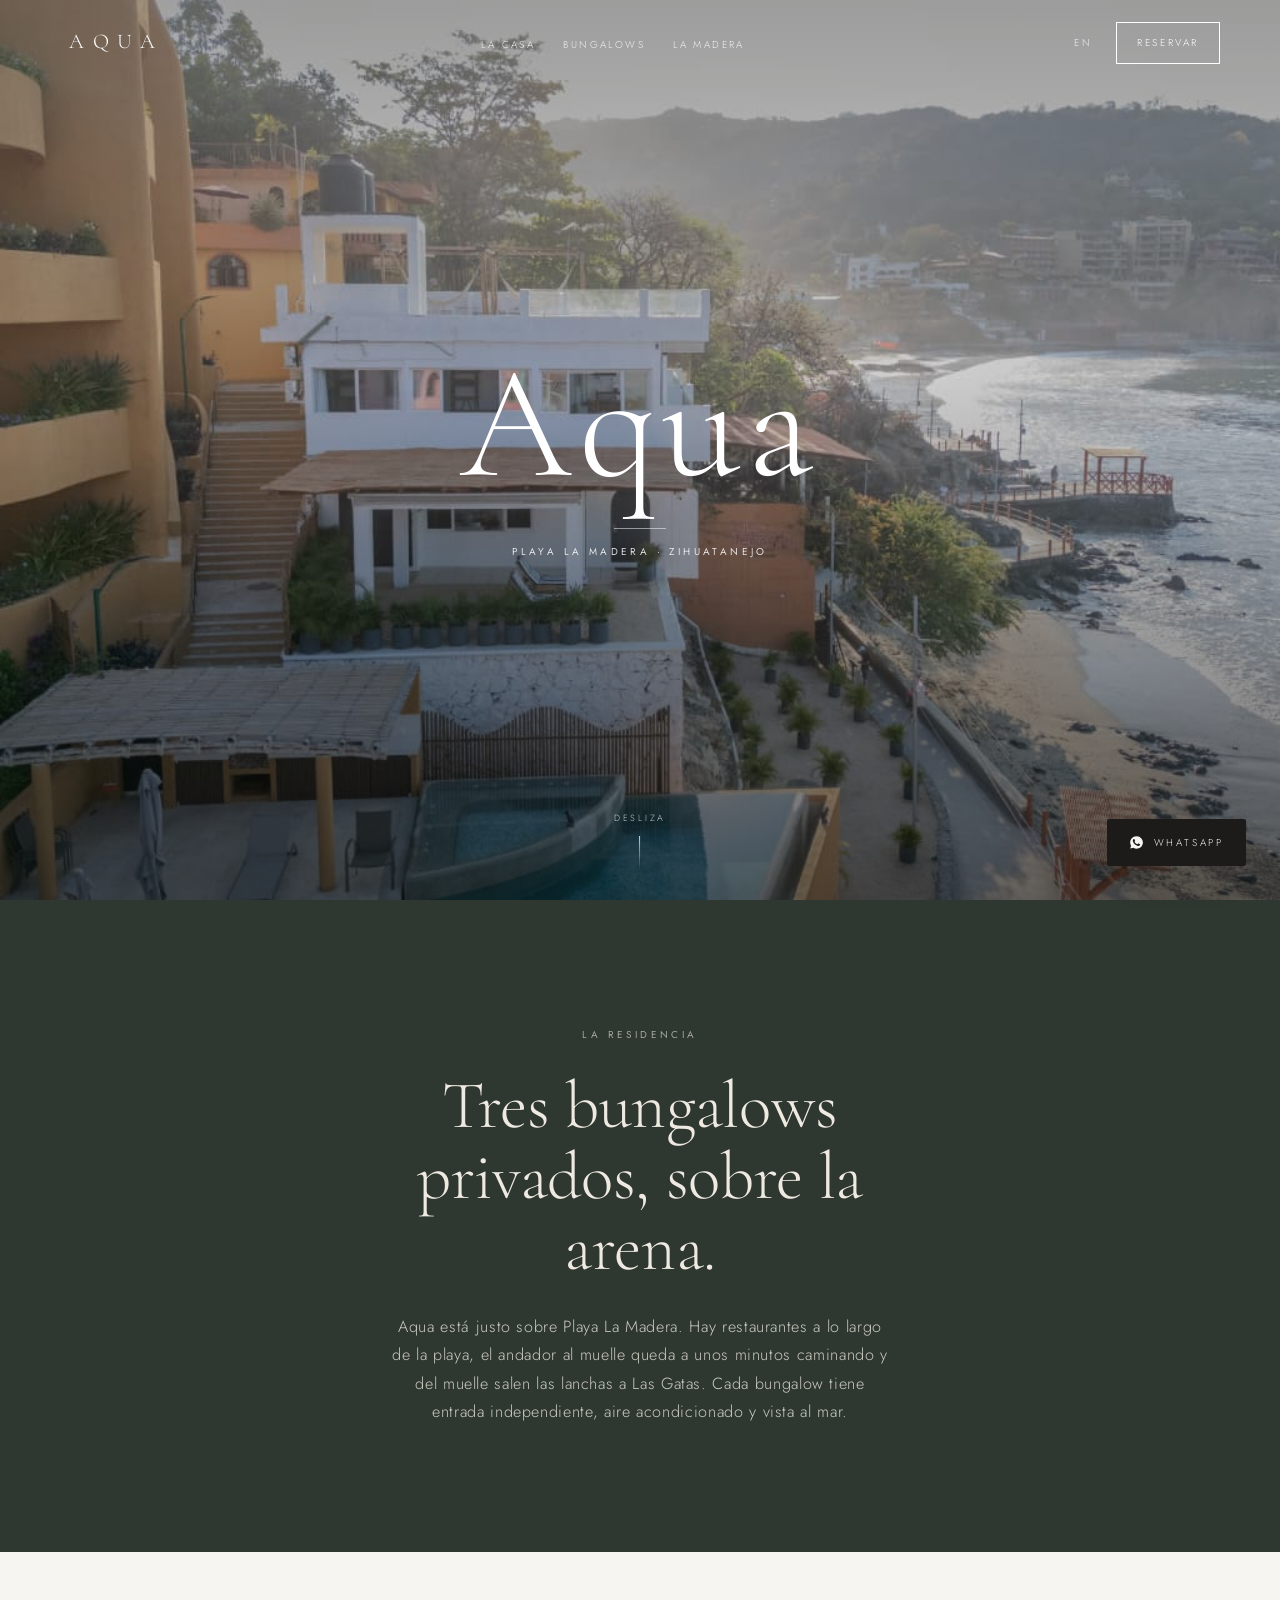
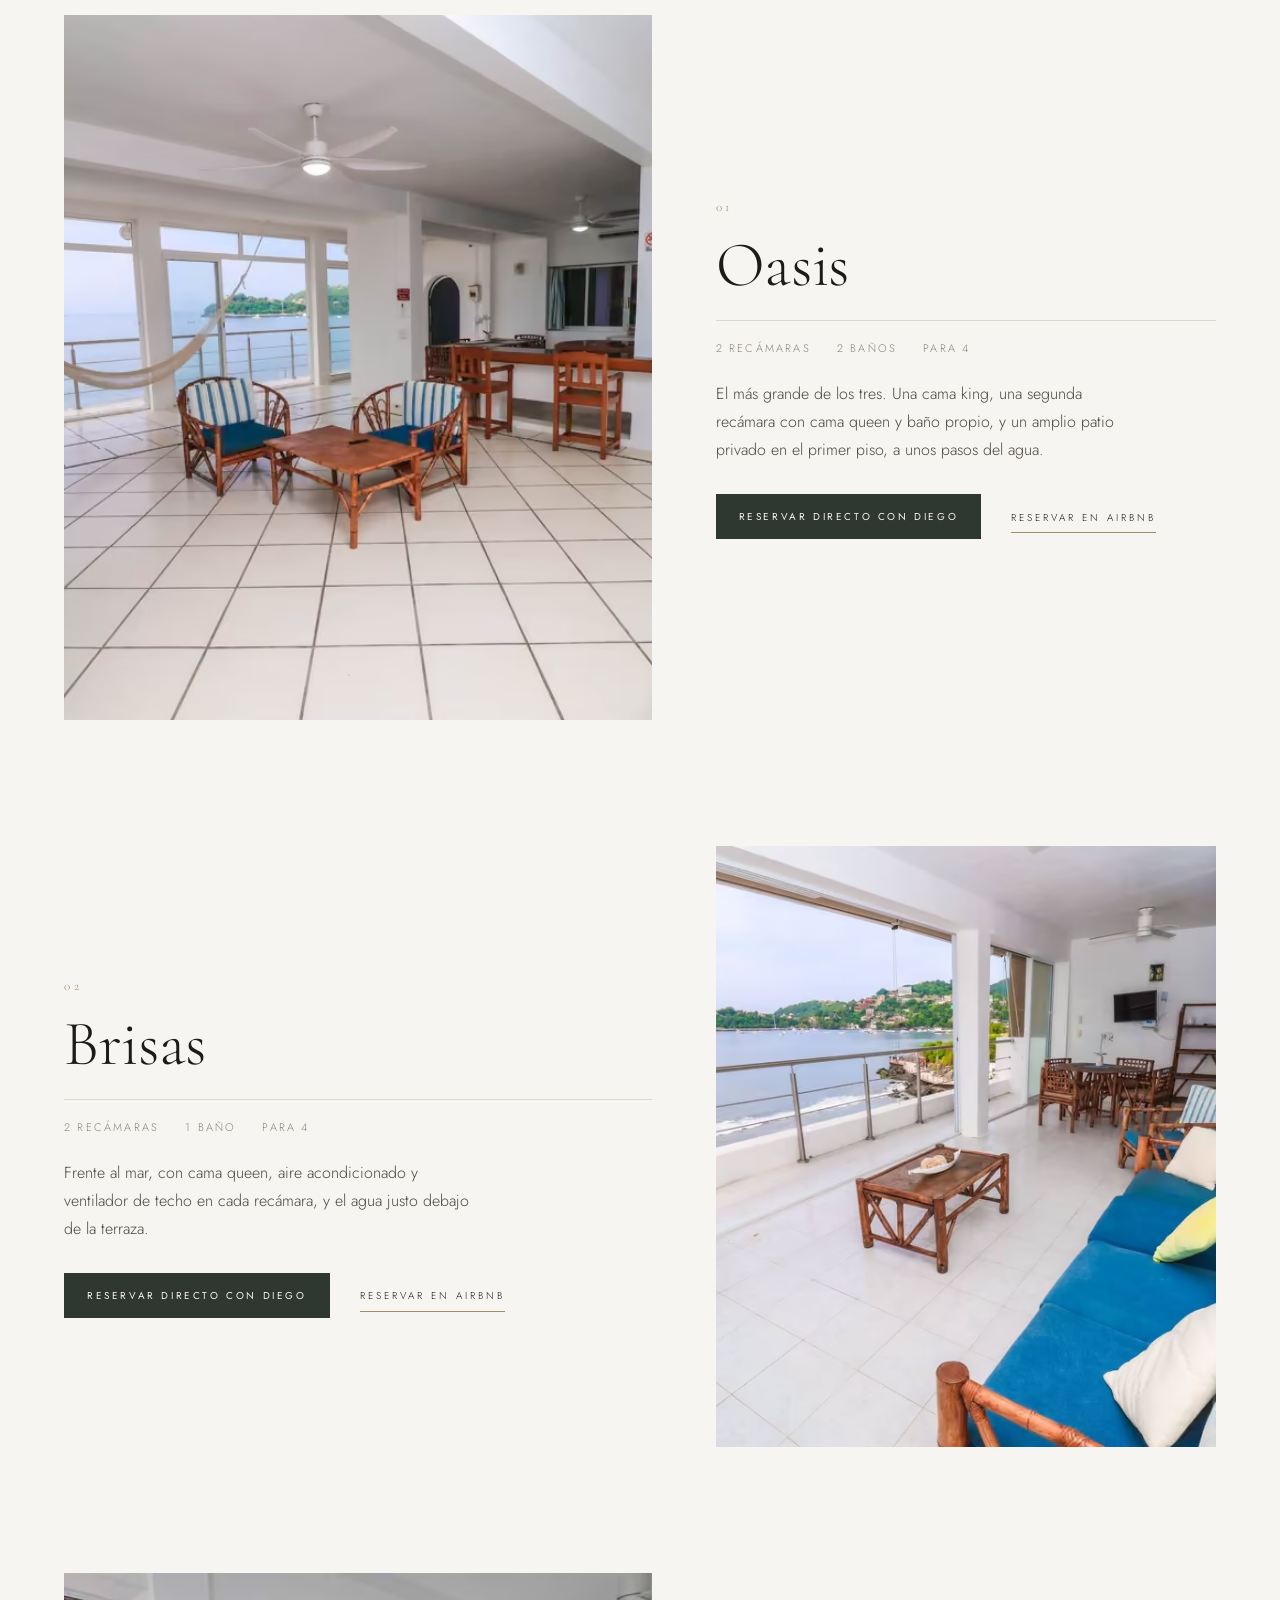
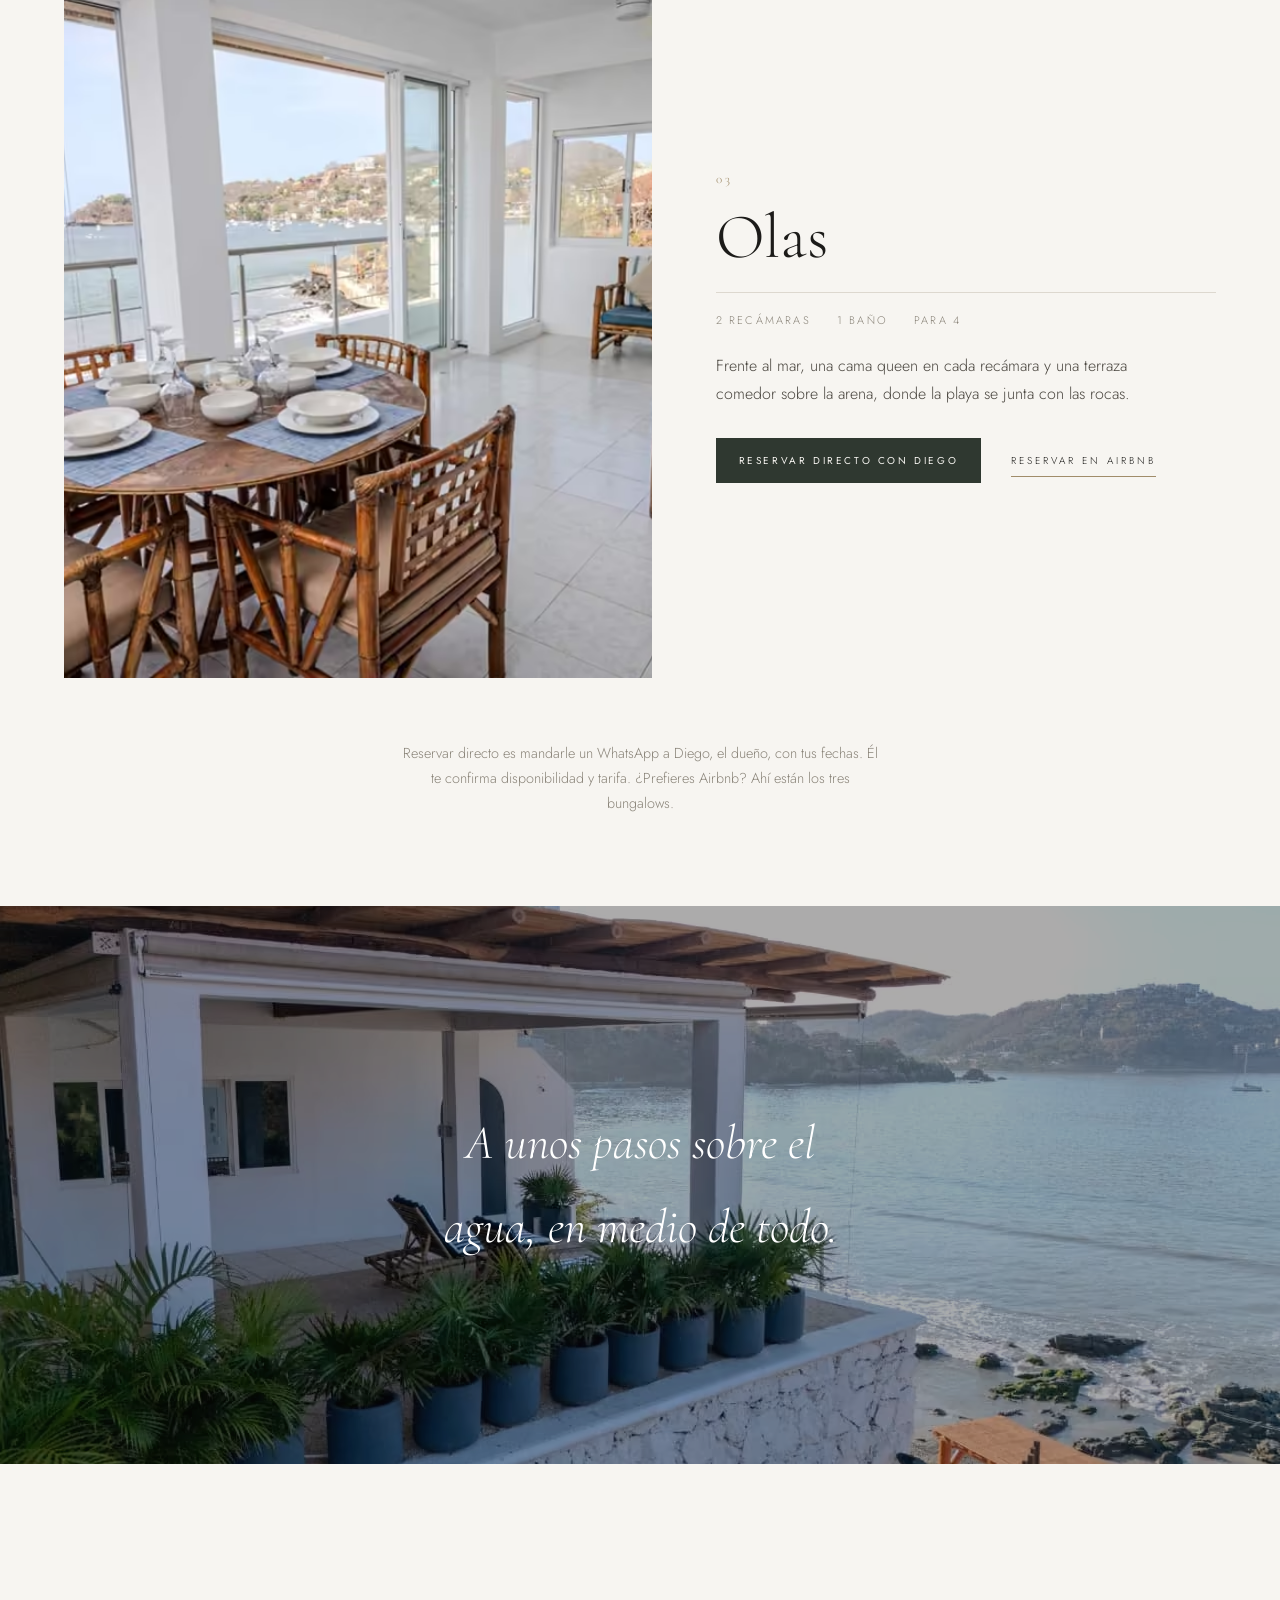
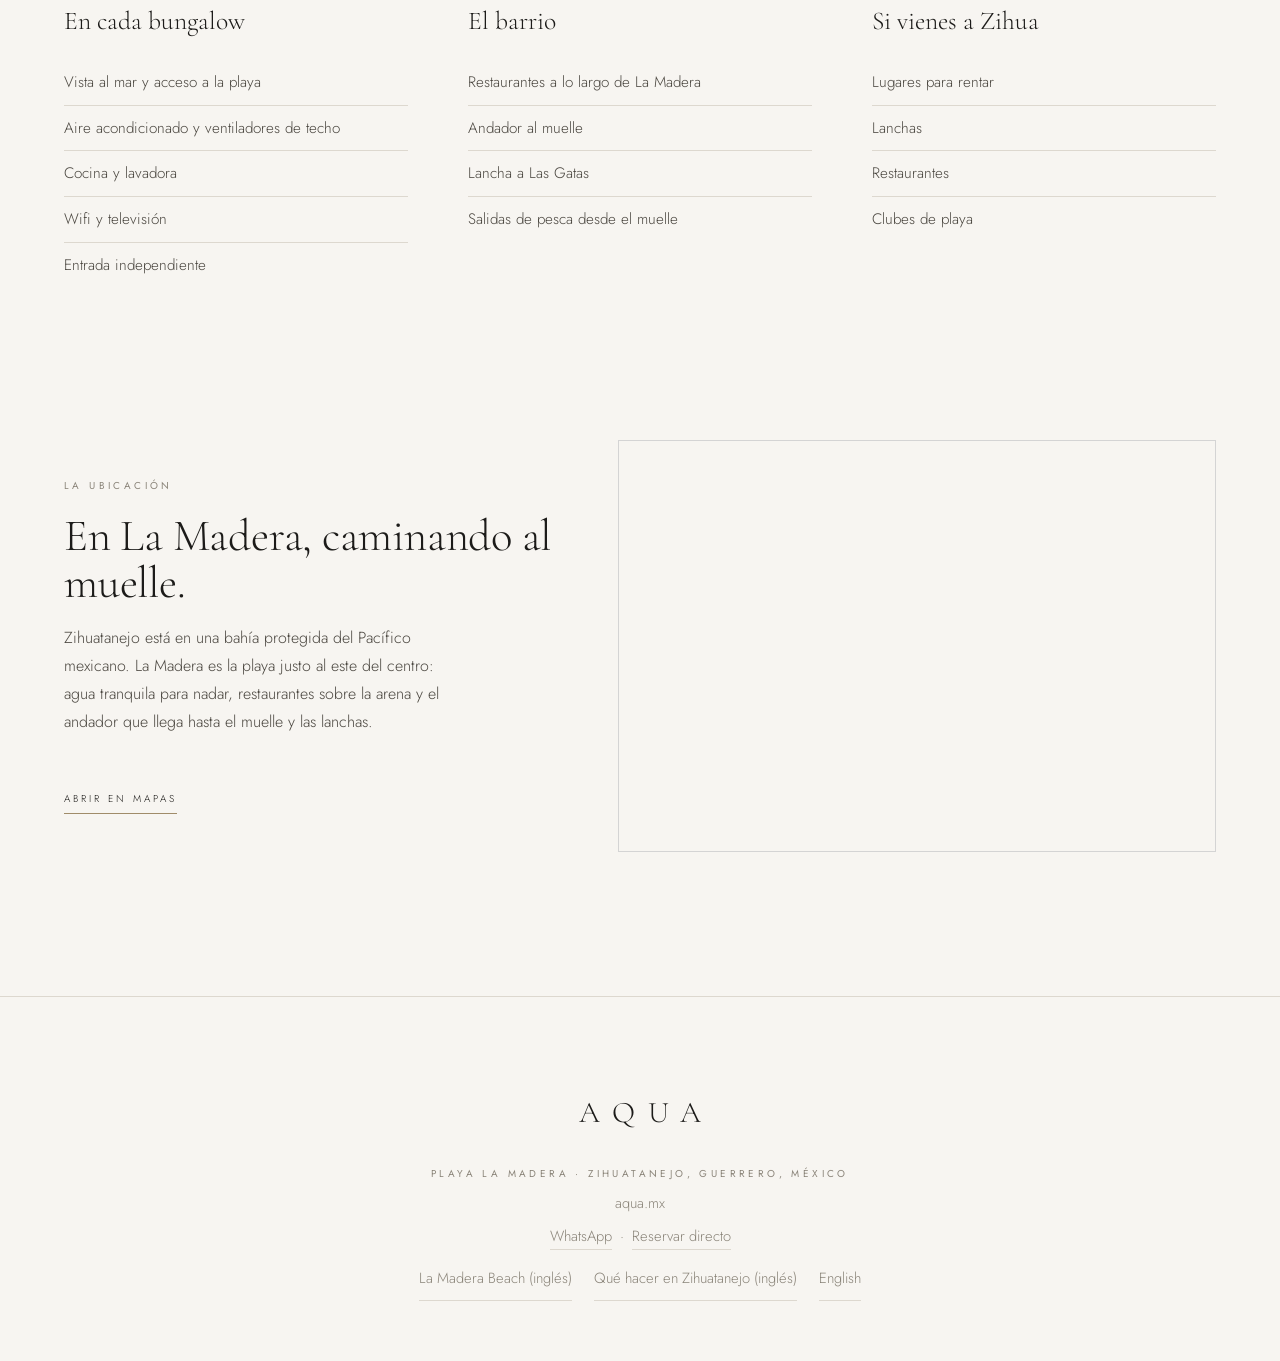
==== es/index.html @ a467b23b "Search pages: Spanish home (/es/), La Madera Beach page, Zihuatanejo things-to-do guide Each page ha" ====
<!doctype html>
<!-- Spanish version of index.html, generated 11/10 (HAZE). Keep in step with the English page. -->
<html lang="es-MX">
<head>
<meta charset="utf-8">
<meta name="viewport" content="width=device-width, initial-scale=1">
<title>Aqua Residence · Bungalows frente al mar en Playa La Madera, Zihuatanejo</title>
<meta name="description" content="Tres bungalows privados frente al mar en Playa La Madera, Zihuatanejo: Oasis, Brisas y Olas. Cada uno para 4 personas, con aire acondicionado, cocina y vista al mar. Reserva en Airbnb o directo con el dueño.">
<link rel="canonical" href="https://aqua.mx/es/">
<link rel="alternate" hreflang="en" href="https://aqua.mx/">
<link rel="alternate" hreflang="es" href="https://aqua.mx/es/">
<link rel="alternate" hreflang="x-default" href="https://aqua.mx/">
<meta property="og:title" content="Aqua Residence · Bungalows frente al mar en Playa La Madera, Zihuatanejo">
<meta property="og:description" content="Tres bungalows privados en Playa La Madera, a unos pasos de la arena y del andador al muelle. Cada uno para 4 personas.">
<meta property="og:image" content="https://aqua.mx/img/aqua-sunrise.jpg">
<meta property="og:image:width" content="1280">
<meta property="og:image:height" content="720">
<meta property="og:image:alt" content="Aqua Residence al amanecer, sobre la bahía de Zihuatanejo">
<meta property="og:url" content="https://aqua.mx/es/">
<meta property="og:site_name" content="Aqua Residence">
<meta property="og:type" content="website">
<meta property="og:locale" content="es_MX">
<meta property="og:locale:alternate" content="en_US">
<meta name="twitter:card" content="summary_large_image">
<link rel="icon" href="data:image/svg+xml,%3Csvg xmlns='http://www.w3.org/2000/svg' viewBox='0 0 64 64'%3E%3Crect width='64' height='64' fill='%232f3830'/%3E%3Ctext x='32' y='45' font-family='Georgia,serif' font-size='40' fill='%23f7f5f1' text-anchor='middle'%3EA%3C/text%3E%3C/svg%3E">
<link rel="apple-touch-icon" href="/img/aqua-sunrise.jpg">
<link rel="preload" as="image" type="image/avif" href="/img/hero-poster-p.avif" media="(max-aspect-ratio: 3/4)" fetchpriority="high">
<link rel="preload" as="image" type="image/avif" imagesrcset="/img/hero-poster-1280.avif 1280w, /img/hero-poster-1920.avif 1920w" imagesizes="100vw" media="(min-aspect-ratio: 3001/4000)" fetchpriority="high">
<script type="application/ld+json">
{
  "@context": "https://schema.org",
  "@type": "LodgingBusiness",
  "@id": "https://aqua.mx/#aqua",
  "name": "Aqua Residence",
  "description": "Three private beachfront bungalows on La Madera Beach in Zihuatanejo: Oasis, Brisas and Olas. Each has its own entrance, air conditioning and a view of the water.",
  "url": "https://aqua.mx/",
  "image": ["https://aqua.mx/img/aqua-sunrise.jpg", "https://aqua.mx/img/aqua-terrace.jpg", "https://aqua.mx/img/oasis-2.jpg", "https://aqua.mx/img/brisas-2.jpg", "https://aqua.mx/img/olas-0.jpg"],
  "telephone": "+1-305-766-1122",
  "address": { "@type": "PostalAddress", "streetAddress": "Playa La Madera", "addressLocality": "Zihuatanejo", "addressRegion": "Guerrero", "addressCountry": "MX" },
  "hasMap": "https://www.google.com/maps/search/La+Madera+Beach+Zihuatanejo",
  "amenityFeature": [
    { "@type": "LocationFeatureSpecification", "name": "Beach access", "value": true },
    { "@type": "LocationFeatureSpecification", "name": "Ocean view", "value": true },
    { "@type": "LocationFeatureSpecification", "name": "Air conditioning", "value": true },
    { "@type": "LocationFeatureSpecification", "name": "Kitchen", "value": true },
    { "@type": "LocationFeatureSpecification", "name": "Washer", "value": true },
    { "@type": "LocationFeatureSpecification", "name": "Wifi", "value": true }
  ],
  "containsPlace": [
    { "@type": "Accommodation", "name": "Oasis", "numberOfBedrooms": 2, "numberOfBathroomsTotal": 2, "occupancy": { "@type": "QuantitativeValue", "maxValue": 4 }, "image": "https://aqua.mx/img/oasis-2.jpg", "sameAs": "https://www.airbnb.com/rooms/1482174106685324417" },
    { "@type": "Accommodation", "name": "Brisas", "numberOfBedrooms": 2, "numberOfBathroomsTotal": 1, "occupancy": { "@type": "QuantitativeValue", "maxValue": 4 }, "image": "https://aqua.mx/img/brisas-2.jpg", "sameAs": "https://www.airbnb.com/rooms/1482157264577134834" },
    { "@type": "Accommodation", "name": "Olas", "numberOfBedrooms": 2, "numberOfBathroomsTotal": 1, "occupancy": { "@type": "QuantitativeValue", "maxValue": 4 }, "image": "https://aqua.mx/img/olas-0.jpg", "sameAs": "https://www.airbnb.com/rooms/1379307056800954871" }
  ]
}
</script>
<style>
  /* Fonts are self-hosted copies of the Google Fonts files (latin + latin-ext), same faces and weights as before. */
  @font-face { font-family: "Cormorant Garamond"; font-style: normal; font-weight: 300 400; font-display: swap; src: url(/fonts/cormorant-latin-ext.woff2) format("woff2"); unicode-range: U+0100-02BA, U+02BD-02C5, U+02C7-02CC, U+02CE-02D7, U+02DD-02FF, U+0304, U+0308, U+0329, U+1D00-1DBF, U+1E00-1E9F, U+1EF2-1EFF, U+2020, U+20A0-20AB, U+20AD-20C4, U+2113, U+2C60-2C7F, U+A720-A7FF; }
  @font-face { font-family: "Cormorant Garamond"; font-style: normal; font-weight: 300 400; font-display: swap; src: url(/fonts/cormorant-latin.woff2) format("woff2"); unicode-range: U+0000-00FF, U+0131, U+0152-0153, U+02BB-02BC, U+02C6, U+02DA, U+02DC, U+0304, U+0308, U+0329, U+2000-206F, U+20AC, U+2122, U+2191, U+2193, U+2212, U+2215, U+FEFF, U+FFFD; }
  @font-face { font-family: "Jost"; font-style: normal; font-weight: 200 400; font-display: swap; src: url(/fonts/jost-latin-ext.woff2) format("woff2"); unicode-range: U+0100-02BA, U+02BD-02C5, U+02C7-02CC, U+02CE-02D7, U+02DD-02FF, U+0304, U+0308, U+0329, U+1D00-1DBF, U+1E00-1E9F, U+1EF2-1EFF, U+2020, U+20A0-20AB, U+20AD-20C4, U+2113, U+2C60-2C7F, U+A720-A7FF; }
  @font-face { font-family: "Jost"; font-style: normal; font-weight: 200 400; font-display: swap; src: url(/fonts/jost-latin.woff2) format("woff2"); unicode-range: U+0000-00FF, U+0131, U+0152-0153, U+02BB-02BC, U+02C6, U+02DA, U+02DC, U+0304, U+0308, U+0329, U+2000-206F, U+20AC, U+2122, U+2191, U+2193, U+2212, U+2215, U+FEFF, U+FFFD; }

  :root {
    --bone: #f7f5f1;
    --ink: #1c1b19;
    --soft: #8a8479;
    --line: #ddd8cf;
    --gold: #a08c6a;
    --deep: #2f3830;
    --display: "Cormorant Garamond", Georgia, serif;
    --sans: "Jost", -apple-system, "Segoe UI", Helvetica, Arial, sans-serif;
    --ease: cubic-bezier(.22,1,.36,1);
  }
  * { box-sizing: border-box; }
  html { scroll-behavior: smooth; }
  body {
    margin: 0; background: var(--bone); color: var(--ink);
    font-family: var(--sans); font-weight: 300; font-size: 16px; line-height: 1.75;
    -webkit-font-smoothing: antialiased;
  }
  img { display: block; width: 100%; height: 100%; object-fit: cover; }
  picture { display: contents; }
  a { color: inherit; text-decoration: none; }
  .wrap { width: min(1240px, 100% - 10vw); margin-inline: auto; }
  .eyebrow { font-size: 10px; letter-spacing: .34em; text-transform: uppercase; color: var(--soft); font-weight: 400; }
  .display { font-family: var(--display); font-weight: 300; line-height: 1.06; letter-spacing: -.005em; }

  /* Top bar */
  .bar {
    position: fixed; inset: 0 0 auto; z-index: 30; display: flex; align-items: center;
    justify-content: space-between; padding: 22px clamp(20px, 5vw, 60px); color: #fff;
    transition: background .5s var(--ease), color .5s var(--ease), padding .5s var(--ease);
  }
  .bar.solid { background: rgb(247 245 241 / .96); color: var(--ink); padding-block: 14px; border-bottom: 1px solid var(--line); backdrop-filter: blur(6px); }
  .bar .mark { font-family: var(--display); font-size: 21px; letter-spacing: .42em; padding-left: .42em; }
  .bar nav { display: none; gap: clamp(18px, 2.2vw, 34px); }
  @media (min-width: 1040px) { .bar nav { display: flex; } }
  .bar nav a { font-size: 10px; letter-spacing: .24em; text-transform: uppercase; opacity: .86; padding: 9px 0 5px; border-bottom: 1px solid transparent; transition: opacity .3s var(--ease), border-color .3s var(--ease); }
  .bar nav a:hover { opacity: 1; border-color: currentColor; }
  .bar .cta {
    font-size: 10px; letter-spacing: .26em; text-transform: uppercase; border: 1px solid currentColor;
    padding: 11px 20px; transition: background .4s var(--ease), color .4s var(--ease), border-color .4s var(--ease);
  }
  .bar .cta:hover { background: var(--gold); border-color: var(--gold); color: #fff; }
  .bar.solid .cta { border-color: var(--ink); }
  .bar .right { display: flex; align-items: center; gap: 14px; }
  .bar .lang { font-size: 10px; letter-spacing: .24em; padding: 10px 8px 10px 10px; min-width: 40px; text-align: center; opacity: .86; }
  footer .more { display: flex; flex-wrap: wrap; justify-content: center; gap: 0 22px; }
  footer .more a { padding: 8px 0; }

  /* Location */
  .place { display: grid; gap: 34px; padding: clamp(50px, 8vh, 110px) 0; }
  @media (min-width: 900px) { .place { grid-template-columns: .9fr 1.1fr; gap: 64px; align-items: center; } }
  .place h4 { font-family: var(--display); font-weight: 300; font-size: clamp(1.9rem, 1.2rem + 2vw, 3rem); margin: 18px 0 0; }
  .place p { color: #4b4740; max-width: 44ch; }
  .place .map { aspect-ratio: 16 / 11; border: 1px solid var(--line); filter: grayscale(1) contrast(.95); transition: filter .6s var(--ease); }
  .place .map:hover { filter: grayscale(0); }
  .place iframe { width: 100%; height: 100%; border: 0; display: block; }

  /* Hero */
  .hero { position: relative; height: 100svh; min-height: 560px; overflow: hidden; display: grid; place-items: center; text-align: center; color: #fff; }
  .hero .shot { position: absolute; inset: 0; }
  /* The poster frame paints first (it is the LCP image); the video loads after the page and plays over it. */
  .hero .hero-poster img { position: absolute; inset: 0; width: 100%; height: 100%; object-fit: cover; }
  .hero .hero-video { position: absolute; inset: 0; width: 100%; height: 100%; object-fit: cover; display: block; }
  /* The still is the fallback: shown until the video can play, and kept for reduced motion. */
  .hero .hero-still { position: absolute; inset: 0; width: 100%; height: 100%; object-fit: cover; opacity: 0; transition: opacity .6s var(--ease); }
  .hero .shot.no-video .hero-video { display: none; }
  .hero .shot.no-video .hero-still { opacity: 1; }
  @media (prefers-reduced-motion: reduce) {
    .hero .hero-video { display: none; }
    .hero .hero-still { opacity: 1; }
  }
  .hero .shot::after { content: ""; position: absolute; inset: 0; background: linear-gradient(180deg, rgb(12 11 10 / .34), rgb(12 11 10 / .14) 42%, rgb(12 11 10 / .6)); }
  .hero .inner { position: relative; padding: 0 24px; }
  .hero h1 { margin: 0; font-size: clamp(3.6rem, 1.5rem + 11vw, 10rem); letter-spacing: .04em; }
  .hero .under { margin-top: 18px; display: flex; flex-direction: column; align-items: center; gap: 14px; }
  .hero .eyebrow { color: rgb(255 255 255 / .84); }
  .rule-sm { width: 52px; height: 1px; background: rgb(255 255 255 / .5); }
  .scroll { position: absolute; bottom: 30px; left: 50%; translate: -50% 0; font-size: 9px; letter-spacing: .3em; text-transform: uppercase; color: rgb(255 255 255 / .75); }
  .scroll::after { content: ""; display: block; width: 1px; height: 34px; margin: 10px auto 0; background: linear-gradient(rgb(255 255 255 / .8), transparent); }

  /* Reveal */
  .rise { opacity: 0; transform: translateY(26px); transition: opacity 1.1s var(--ease), transform 1.1s var(--ease); }
  .rise.in { opacity: 1; transform: none; }
  @media (prefers-reduced-motion: reduce) { .rise { opacity: 1; transform: none; } }

  /* Statement */
  .band { background: var(--deep); color: #eeeae2; }
  .statement { padding: clamp(90px, 14vh, 180px) 0; text-align: center; }
  .statement .eyebrow { color: rgb(238 234 226 / .62); }
  .statement h2 { margin: 26px auto 0; font-size: clamp(2.1rem, 1rem + 4vw, 4.2rem); max-width: 19ch; }
  .statement p { margin: 30px auto 0; max-width: 56ch; color: rgb(238 234 226 / .82); font-size: clamp(.92rem, .85rem + .2vw, 1.02rem); letter-spacing: .04em; }

  /* Bungalow chapters */
  .chapter { display: grid; gap: clamp(28px, 5vw, 70px); align-items: center; padding: clamp(40px, 7vh, 90px) 0; }
  @media (min-width: 900px) {
    .chapter { grid-template-columns: 1.08fr .92fr; }
    .chapter.flip .media { order: 2; }
  }
  .chapter .media { aspect-ratio: 5 / 6; overflow: hidden; }
  .chapter .media img { transition: transform 1.4s var(--ease); }
  .chapter:hover .media img { transform: scale(1.035); }
  .chapter .no { font-family: var(--display); font-size: 13px; letter-spacing: .3em; color: var(--gold); }
  .chapter h3 { margin: 12px 0 0; font-size: clamp(2.4rem, 1.4rem + 3.2vw, 4rem); }
  .chapter .spec { display: flex; flex-wrap: wrap; gap: 10px 26px; margin: 22px 0 0; padding: 18px 0 0; border-top: 1px solid var(--line); font-size: 11px; letter-spacing: .2em; text-transform: uppercase; color: var(--soft); }
  .chapter p { margin: 22px 0 0; color: #4b4740; max-width: 46ch; }
  .link { display: inline-block; margin-top: 30px; font-size: 10px; letter-spacing: .3em; text-transform: uppercase; border-bottom: 1px solid var(--gold); padding: 8px 0 6px; transition: color .4s var(--ease), border-color .4s var(--ease), letter-spacing .4s var(--ease); }
  .link:hover { color: var(--gold); letter-spacing: .34em; }

  /* Full-bleed break */
  .bleed { position: relative; height: clamp(360px, 62svh, 640px); overflow: hidden; display: grid; place-items: center; text-align: center; color: #fff; margin: clamp(30px, 6vh, 80px) 0; }
  .bleed .shot { position: absolute; inset: 0; }
  .bleed .shot::after { content: ""; position: absolute; inset: 0; background: rgb(12 11 10 / .34); }
  .bleed q { position: relative; font-family: var(--display); font-style: italic; font-weight: 300; font-size: clamp(1.6rem, 1rem + 2.6vw, 3rem); max-width: 22ch; quotes: none; padding: 0 24px; }

  /* Details */
  .details { display: grid; gap: 44px; padding: clamp(60px, 9vh, 120px) 0; }
  @media (min-width: 820px) { .details { grid-template-columns: repeat(3, 1fr); gap: 60px; } }
  .details h4 { font-family: var(--display); font-size: 1.6rem; font-weight: 300; margin: 0 0 16px; }
  .details ul { list-style: none; margin: 0; padding: 0; }
  .details li { padding: 9px 0; border-bottom: 1px solid var(--line); color: #4b4740; font-size: .95rem; }
  .details li:last-child { border-bottom: 0; }

  /* Gallery */
  .gallery-head { display: flex; align-items: baseline; justify-content: space-between; gap: 20px; }
  .gallery { display: grid; grid-auto-flow: column; grid-auto-columns: min(78vw, 560px); gap: 18px; overflow-x: auto; scroll-snap-type: x mandatory; padding: 28px 0 10px; scrollbar-width: none; }
  .gallery::-webkit-scrollbar { display: none; }
  .gallery figure { margin: 0; aspect-ratio: 4 / 3; overflow: hidden; scroll-snap-align: center; }

  /* Footer */
  footer { padding: clamp(70px, 10vh, 130px) 0 60px; text-align: center; border-top: 1px solid var(--line); margin-top: clamp(40px, 8vh, 90px); }
  footer .mark { font-family: var(--display); font-size: 30px; letter-spacing: .42em; padding-left: .42em; }
  footer .rows { margin-top: 26px; display: grid; gap: 8px; color: var(--soft); font-size: .92rem; }
  footer a { border-bottom: 1px solid var(--line); padding-bottom: 2px; }

  /* Chat launcher */
  .chat {
    position: fixed; right: clamp(16px, 3vw, 34px); bottom: clamp(16px, 3vw, 34px); z-index: 40;
    display: inline-flex; align-items: center; gap: 10px; background: var(--ink); color: var(--bone);
    padding: 15px 22px; border-radius: 2px; font-size: 10px; letter-spacing: .28em; text-transform: uppercase;
    box-shadow: 0 18px 40px -22px rgb(0 0 0 / .8); transition: background .4s var(--ease), letter-spacing .4s var(--ease);
  }
  .chat:hover { background: var(--gold); letter-spacing: .32em; }
  .chat svg { width: 15px; height: 15px; fill: currentColor; }

  /* Chat panel (chat.js builds the markup) */
  .chatbox {
    position: fixed; right: clamp(16px, 3vw, 34px); bottom: calc(clamp(16px, 3vw, 34px) + 66px); z-index: 45;
    width: min(384px, calc(100vw - 32px)); max-height: min(560px, 74svh);
    background: var(--bone); border: 1px solid var(--line); display: none; flex-direction: column;
    box-shadow: 0 30px 70px -30px rgb(28 27 25 / .55);
  }
  .chatbox.open { display: flex; }
  .chatbox-top { display: flex; align-items: center; justify-content: space-between; padding: 18px 20px; border-bottom: 1px solid var(--line); }
  .chatbox-name { font-family: var(--display); font-size: 1.5rem; font-weight: 300; letter-spacing: .3em; padding-left: .3em; }
  .chatbox-sub { font-size: 9px; letter-spacing: .3em; text-transform: uppercase; color: var(--soft); }
  .chatbox-x { border: 0; background: none; font-size: 20px; line-height: 1; color: var(--soft); cursor: pointer; }
  .chatbox-log { padding: 18px 20px; overflow-y: auto; display: flex; flex-direction: column; gap: 12px; flex: 1; }
  .msg { font-size: .92rem; line-height: 1.65; padding: 12px 15px; max-width: 88%; }
  .msg.bot { background: #fff; border: 1px solid var(--line); align-self: flex-start; }
  .msg.me { background: var(--ink); color: var(--bone); align-self: flex-end; }
  .msg a { border-bottom: 1px solid currentColor; }
  .chatbox-chips { display: flex; flex-wrap: wrap; gap: 8px; padding: 0 20px 14px; }
  .chip {
    border: 1px solid var(--line); background: transparent; padding: 8px 13px; cursor: pointer;
    font-family: var(--sans); font-size: 9px; letter-spacing: .2em; text-transform: uppercase; color: var(--soft);
    transition: border-color .3s var(--ease), color .3s var(--ease);
  }
  .chip:hover { border-color: var(--gold); color: var(--ink); }
  .chatbox-form { display: flex; gap: 10px; padding: 14px 20px; border-top: 1px solid var(--line); }
  .chatbox-form input { flex: 1; border: 1px solid var(--line); background: #fff; padding: 11px 13px; font-family: var(--sans); font-weight: 300; font-size: .92rem; }
  .chatbox-form input:focus { outline: 1px solid var(--gold); outline-offset: 1px; }
  .chatbox-form button { border: 0; background: var(--ink); color: var(--bone); padding: 11px 18px; font-family: var(--sans); font-size: 9px; letter-spacing: .24em; text-transform: uppercase; cursor: pointer; }
  .chatbox-form button:hover { background: var(--gold); }
  .chatbox-wa { display: block; text-align: center; padding: 13px; font-size: 9px; letter-spacing: .24em; text-transform: uppercase; color: var(--soft); border-top: 1px solid var(--line); }
  .chatbox-wa:hover { color: var(--ink); }
  /* Book direct (11/10): a request form that opens a prefilled WhatsApp message to Diego. No backend, no payment. */
  .actions { display: flex; flex-wrap: wrap; align-items: center; gap: 18px 30px; margin-top: 30px; }
  .actions .link { margin-top: 0; }
  .direct-btn {
    font-family: var(--sans); font-weight: 400; font-size: 10px; letter-spacing: .26em; text-transform: uppercase;
    background: var(--deep); color: var(--bone); border: 1px solid var(--deep); padding: 14px 22px; cursor: pointer;
    transition: background .4s var(--ease), border-color .4s var(--ease);
  }
  .direct-btn:hover, .direct-btn:focus-visible { background: var(--gold); border-color: var(--gold); }
  .direct-note { margin: 0 auto; padding: 0 0 clamp(20px, 4vh, 40px); max-width: 60ch; text-align: center; font-size: .9rem; color: var(--soft); }
  .direct-note a { border-bottom: 1px solid var(--gold); color: var(--ink); }
  .book { margin: auto; border: 1px solid var(--line); padding: 0; width: min(520px, calc(100vw - 32px)); max-height: calc(100svh - 32px); background: var(--bone); color: var(--ink); }
  .book::backdrop { background: rgb(28 27 25 / .55); }
  .book form { padding: 26px clamp(20px, 5vw, 34px) 28px; display: grid; gap: 14px; }
  .book .top { display: flex; justify-content: space-between; align-items: flex-start; gap: 16px; }
  .book h2 { font-family: var(--display); font-weight: 300; font-size: 2rem; line-height: 1.1; margin: 6px 0 0; }
  .book .x { border: 0; background: none; font-size: 26px; line-height: 1; color: var(--soft); cursor: pointer; padding: 4px 6px; }
  .book .two { display: grid; grid-template-columns: 1fr 1fr; gap: 12px; }
  .book label { display: grid; gap: 6px; font-size: 9px; letter-spacing: .24em; text-transform: uppercase; color: var(--soft); font-weight: 400; }
  .book input, .book select, .book textarea {
    font-family: var(--sans); font-weight: 300; font-size: 16px; color: var(--ink); background: #fff;
    border: 1px solid var(--line); border-radius: 0; padding: 11px 12px; width: 100%; min-width: 0; letter-spacing: 0; text-transform: none;
  }
  .book input:focus, .book select:focus, .book textarea:focus { outline: 1px solid var(--gold); outline-offset: 1px; }
  .book textarea { min-height: 76px; resize: vertical; }
  .book .err { color: #8a2f22; font-size: .85rem; margin: 0; }
  .book .err:empty { display: none; }
  .book .send { font-family: var(--sans); font-weight: 400; font-size: 10px; letter-spacing: .26em; text-transform: uppercase; background: var(--ink); color: var(--bone); border: 0; padding: 16px; cursor: pointer; margin-top: 4px; }
  .book .send:hover { background: var(--gold); }
  .book .fine { font-size: .8rem; color: var(--soft); margin: 0; line-height: 1.55; }
</style>
</head>
<body>

<header class="bar">
  <a class="mark" href="#top">AQUA</a>
  <nav>
    <a href="#residence">La casa</a>
    <a href="#bungalows">Bungalows</a>
    <a href="#location">La Madera</a>
  </nav>
  <div class="right">
    <a class="lang" href="/" hreflang="en" lang="en">EN</a>
    <a class="cta" href="#bungalows">Reservar</a>
  </div>
</header>

<section class="hero" id="top">
  <div class="shot">
    <picture class="hero-poster">
      <source type="image/avif" media="(max-aspect-ratio: 3/4)" srcset="/img/hero-poster-p.avif">
      <source type="image/webp" media="(max-aspect-ratio: 3/4)" srcset="/img/hero-poster-p.webp">
      <source type="image/avif" srcset="/img/hero-poster-1280.avif 1280w, /img/hero-poster-1920.avif 1920w" sizes="100vw">
      <source type="image/webp" srcset="/img/hero-poster-1280.webp 1280w, /img/hero-poster-1920.webp 1920w" sizes="100vw">
      <img src="/img/aqua-hero-poster.jpg" width="1920" height="1080" fetchpriority="high" alt="">
    </picture>
    <video class="hero-video" muted loop playsinline preload="none"
      data-hd="/img/hero-1080.mp4" data-sd="/img/hero-720.mp4" data-m="/img/hero-m.mp4" data-mw="/img/hero-m.webm"
      aria-label="Vista aérea de Aqua Residence desde la bahía"></video>
    <img class="hero-still" data-src="/img/aqua-sunrise.jpg" width="1280" height="720" alt="Aqua Residence al amanecer, sobre la bahía de Zihuatanejo">
  </div>
  <div class="inner">
    <h1 class="display">Aqua</h1>
    <div class="under">
      <div class="rule-sm"></div>
      <div class="eyebrow">Playa La Madera · Zihuatanejo</div>
    </div>
  </div>
  <div class="scroll">Desliza</div>
</section>

<main>
  <div class="band" id="residence"><section class="wrap statement rise">
    <div class="eyebrow">La residencia</div>
    <h2 class="display">Tres bungalows privados, sobre la arena.</h2>
    <p>Aqua está justo sobre Playa La Madera. Hay restaurantes a lo largo de la playa, el andador al muelle queda a unos minutos caminando y del muelle salen las lanchas a Las Gatas. Cada bungalow tiene entrada independiente, aire acondicionado y vista al mar.</p>
  </section></div>

  <div class="wrap" id="bungalows">
    <article class="chapter rise">
      <div class="media"><picture><source type="image/avif" data-srcset="/img/oasis-2-960.avif 960w, /img/oasis-2-1600.avif 1600w" sizes="(min-width: 900px) 52vw, 90vw"><source type="image/webp" data-srcset="/img/oasis-2-960.webp 960w, /img/oasis-2-1600.webp 1600w" sizes="(min-width: 900px) 52vw, 90vw"><img data-src="/img/oasis-2.jpg" width="1920" height="1280" alt="Oasis: sala abierta con hamaca y el mar al fondo" loading="lazy" decoding="async"></picture><noscript><img src="/img/oasis-2.jpg" width="1920" height="1280" alt="Oasis: sala abierta con hamaca y el mar al fondo" loading="lazy"></noscript></div>
      <div>
        <div class="no">01</div>
        <h3 class="display">Oasis</h3>
        <div class="spec"><span>2 recámaras</span><span>2 baños</span><span>Para 4</span></div>
        <p>El más grande de los tres. Una cama king, una segunda recámara con cama queen y baño propio, y un amplio patio privado en el primer piso, a unos pasos del agua.</p>
        <div class="actions">
          <button type="button" class="direct-btn" data-book="oasis">Reservar directo con Diego</button>
          <a class="link" href="https://www.airbnb.com/rooms/1482174106685324417" target="_blank" rel="noopener" data-unit="oasis">Reservar en Airbnb</a>
        </div>
      </div>
    </article>

    <article class="chapter flip rise">
      <div class="media"><picture><source type="image/avif" data-srcset="/img/brisas-2-960.avif 960w, /img/brisas-2-1600.avif 1600w" sizes="(min-width: 900px) 52vw, 90vw"><source type="image/webp" data-srcset="/img/brisas-2-960.webp 960w, /img/brisas-2-1600.webp 1600w" sizes="(min-width: 900px) 52vw, 90vw"><img data-src="/img/brisas-2.jpg" width="1920" height="1280" alt="Brisas: terraza con vista a la bahía" loading="lazy" decoding="async"></picture><noscript><img src="/img/brisas-2.jpg" width="1920" height="1280" alt="Brisas: terraza con vista a la bahía" loading="lazy"></noscript></div>
      <div>
        <div class="no">02</div>
        <h3 class="display">Brisas</h3>
        <div class="spec"><span>2 recámaras</span><span>1 baño</span><span>Para 4</span></div>
        <p>Frente al mar, con cama queen, aire acondicionado y ventilador de techo en cada recámara, y el agua justo debajo de la terraza.</p>
        <div class="actions">
          <button type="button" class="direct-btn" data-book="brisas">Reservar directo con Diego</button>
          <a class="link" href="https://www.airbnb.com/rooms/1482157264577134834" target="_blank" rel="noopener" data-unit="brisas">Reservar en Airbnb</a>
        </div>
      </div>
    </article>

    <article class="chapter rise">
      <div class="media"><picture><source type="image/avif" data-srcset="/img/olas-0-960.avif 960w, /img/olas-0-1600.avif 1600w" sizes="(min-width: 900px) 52vw, 90vw"><source type="image/webp" data-srcset="/img/olas-0-960.webp 960w, /img/olas-0-1600.webp 1600w" sizes="(min-width: 900px) 52vw, 90vw"><img data-src="/img/olas-0.jpg" width="1920" height="1280" alt="Olas: terraza comedor con vista al mar" loading="lazy" decoding="async"></picture><noscript><img src="/img/olas-0.jpg" width="1920" height="1280" alt="Olas: terraza comedor con vista al mar" loading="lazy"></noscript></div>
      <div>
        <div class="no">03</div>
        <h3 class="display">Olas</h3>
        <div class="spec"><span>2 recámaras</span><span>1 baño</span><span>Para 4</span></div>
        <p>Frente al mar, una cama queen en cada recámara y una terraza comedor sobre la arena, donde la playa se junta con las rocas.</p>
        <div class="actions">
          <button type="button" class="direct-btn" data-book="olas">Reservar directo con Diego</button>
          <a class="link" href="https://www.airbnb.com/rooms/1379307056800954871" target="_blank" rel="noopener" data-unit="olas">Reservar en Airbnb</a>
        </div>
      </div>
    </article>
    <p class="direct-note">Reservar directo es mandarle un WhatsApp a Diego, el dueño, con tus fechas. Él te confirma disponibilidad y tarifa. ¿Prefieres Airbnb? Ahí están los tres bungalows.</p>
  </div>

  <section class="bleed">
    <div class="shot"><picture><source type="image/avif" srcset="/img/aqua-terrace.avif"><source type="image/webp" srcset="/img/aqua-terrace.webp"><img src="/img/aqua-terrace.jpg" width="1280" height="720" alt="La terraza de Aqua, a unos pasos sobre el agua" loading="lazy" decoding="async"></picture></div>
    <q>A unos pasos sobre el agua, en medio de todo.</q>
  </section>

  <section class="wrap details rise">
    <div>
      <h4>En cada bungalow</h4>
      <ul>
        <li>Vista al mar y acceso a la playa</li>
        <li>Aire acondicionado y ventiladores de techo</li>
        <li>Cocina y lavadora</li>
        <li>Wifi y televisión</li>
        <li>Entrada independiente</li>
      </ul>
    </div>
    <div>
      <h4>El barrio</h4>
      <ul>
        <li>Restaurantes a lo largo de La Madera</li>
        <li>Andador al muelle</li>
        <li>Lancha a Las Gatas</li>
        <li>Salidas de pesca desde el muelle</li>
      </ul>
    </div>
    <div>
      <h4>Si vienes a Zihua</h4>
      <ul>
        <li>Lugares para rentar</li>
        <li>Lanchas</li>
        <li>Restaurantes</li>
        <li>Clubes de playa</li>
      </ul>
    </div>
  </section>

  <section class="wrap place rise" id="location">
    <div>
      <div class="eyebrow">La ubicación</div>
      <h4 class="display">En La Madera, caminando al muelle.</h4>
      <p>Zihuatanejo está en una bahía protegida del Pacífico mexicano. La Madera es la playa justo al este del centro: agua tranquila para nadar, restaurantes sobre la arena y el andador que llega hasta el muelle y las lanchas.</p>
      <a class="link" href="https://www.google.com/maps/search/La+Madera+Beach+Zihuatanejo" target="_blank" rel="noopener">Abrir en mapas</a>
    </div>
    <div class="map">
      <iframe title="Mapa de Playa La Madera, Zihuatanejo" loading="lazy" referrerpolicy="no-referrer-when-downgrade"
        src="https://maps.google.com/maps?q=Playa%20La%20Madera%20Zihuatanejo&z=15&output=embed"></iframe>
    </div>
  </section>

</main>

<footer>
  <div class="mark">AQUA</div>
  <div class="rows">
    <div class="eyebrow">Playa La Madera · Zihuatanejo, Guerrero, México</div>
    <div>aqua.mx</div>
    <div><a href="https://wa.me/13057661122?text=Hola%2C%20quiero%20preguntar%20por%20Aqua" target="_blank" rel="noopener">WhatsApp</a> &nbsp;·&nbsp; <a href="#bungalows" data-book="any">Reservar directo</a></div>
    <div class="more"><a href="/la-madera-beach-zihuatanejo/" hreflang="en">La Madera Beach (inglés)</a><a href="/zihuatanejo-things-to-do/" hreflang="en">Qué hacer en Zihuatanejo (inglés)</a><a href="/" hreflang="en" lang="en">English</a></div>
  </div>
</footer>

<a class="chat" href="https://wa.me/13057661122?text=Hola%2C%20quiero%20preguntar%20por%20Aqua" target="_blank" rel="noopener" aria-label="Escríbele a Aqua por WhatsApp">
  <svg viewBox="0 0 24 24" aria-hidden="true"><path d="M12 2a10 10 0 0 0-8.7 15l-1.3 4.7 4.8-1.3A10 10 0 1 0 12 2zm5.7 14.1c-.2.7-1.3 1.3-1.9 1.4-.5.1-1.1.1-1.8-.1-.4-.1-1-.3-1.7-.6-3-1.3-4.9-4.3-5-4.5-.2-.2-1.2-1.6-1.2-3s.7-2.1 1-2.4c.2-.3.5-.4.7-.4h.5c.2 0 .4 0 .6.5l.9 2.1c.1.2.1.3 0 .5l-.3.5-.4.4c-.1.1-.3.3-.1.6.2.3.8 1.3 1.7 2.1 1.1 1 2.1 1.3 2.4 1.4.3.1.5.1.6-.1l.9-1c.2-.2.4-.2.6-.1l2 1c.2.1.4.2.4.3.1.1.1.6-.1 1.4z"/></svg>
  <span>WhatsApp</span>
</a>

<dialog class="book" aria-labelledby="book-title">
  <form novalidate>
    <div class="top">
      <div>
        <div class="eyebrow">Reserva directa</div>
        <h2 id="book-title">Mándale tus fechas a Diego</h2>
      </div>
      <button type="button" class="x" aria-label="Cerrar">&times;</button>
    </div>
    <label>Bungalow
      <select name="unit">
        <option value="any">Cualquiera disponible</option>
        <option value="oasis">Oasis · 2 recámaras, 2 baños</option>
        <option value="brisas">Brisas · 2 recámaras, 1 baño</option>
        <option value="olas">Olas · 2 recámaras, 1 baño</option>
      </select>
    </label>
    <div class="two">
      <label>Llegada <input type="date" name="in" required></label>
      <label>Salida <input type="date" name="out" required></label>
    </div>
    <label>Huéspedes
      <select name="guests">
        <option>1</option><option selected>2</option><option>3</option><option>4</option>
        <option value="5 a 8">5 a 8 (dos bungalows)</option><option value="9 a 12">9 a 12 (los tres)</option>
      </select>
    </label>
    <div class="two">
      <label>Tu nombre <input type="text" name="name" autocomplete="name" maxlength="80" required></label>
      <label>Teléfono o correo <input type="text" name="contact" autocomplete="email" maxlength="120" required></label>
    </div>
    <label>Mensaje (opcional) <textarea name="msg" maxlength="500"></textarea></label>
    <p class="err" role="alert"></p>
    <button type="submit" class="send">Enviar solicitud por WhatsApp</button>
    <p class="fine">Esto abre WhatsApp con tu solicitud escrita para Diego, el dueño. Él te confirma disponibilidad y tarifa ahí. En esta página no se reserva ni se paga nada.</p>
  </form>
</dialog>

<script>
  // Reveal on scroll, and a top bar that solidifies once the hero is behind you.
  const io = new IntersectionObserver((rows) => {
    rows.forEach((r) => { if (r.isIntersecting) { r.target.classList.add("in"); io.unobserve(r.target); } });
  }, { rootMargin: "0px 0px -12% 0px" });
  document.querySelectorAll(".rise").forEach((n) => io.observe(n));

  // The poster frame is the first paint. The video starts only after the page has loaded:
  // portrait phones get a portrait cut of the same footage (1.5MB), other narrow screens the 720p
  // cut and desktops the 1080p. A saver-mode or slow connection gets no video, and the still
  // photo carries the hero instead (as does reduced motion).
  const v = document.querySelector(".hero-video");
  const still = document.querySelector(".hero-still");
  const showStill = () => { if (still && !still.src) still.src = still.dataset.src; };
  if (matchMedia("(prefers-reduced-motion: reduce)").matches) showStill();
  if (v) {
    const fallback = () => { showStill(); document.querySelector(".hero .shot")?.classList.add("no-video"); };
    const net = navigator.connection || {};
    if (net.saveData || /2g/.test(net.effectiveType || "")) {
      fallback();
    } else {
      const start = () => {
        if (window.innerWidth >= 900) v.src = v.dataset.hd;
        else if (matchMedia("(max-aspect-ratio: 3/4)").matches) {
          v.src = v.canPlayType('video/mp4; codecs="avc1.640028"') || !v.canPlayType('video/webm; codecs="vp9"') ? v.dataset.m : v.dataset.mw;
        } else v.src = v.dataset.sd;
        v.addEventListener("error", fallback);
        v.play?.().catch(fallback);
        setTimeout(() => { if (v.readyState < 2) fallback(); }, 6000);
      };
      afterLoad(start);
    }
  }

  // Below-the-fold work waits for the page load: the bungalow photos get their real sources
  // (they still lazy-load natively), and the guest assistant script is added.
  function afterLoad(fn) {
    // Load event, then the next painted frame, then a short beat: the hero is on screen first.
    const go = () => requestAnimationFrame(() => setTimeout(fn, 250));
    document.readyState === "complete" ? go() : addEventListener("load", go, { once: true });
  }
  afterLoad(() => {
    document.querySelectorAll("[data-srcset]").forEach((s) => { s.srcset = s.dataset.srcset; s.removeAttribute("data-srcset"); });
    document.querySelectorAll(".chapter img[data-src]").forEach((i) => { i.src = i.dataset.src; i.removeAttribute("data-src"); });
    // The guest assistant (chat.js) answers in English only, so the Spanish page goes straight to WhatsApp.
    // The italic face is only used in the quote further down the page.
    const f = document.createElement("style"); f.textContent = `@font-face { font-family: "Cormorant Garamond"; font-style: italic; font-weight: 300; font-display: swap; src: url(/fonts/cormorant-italic-latin-ext.woff2) format("woff2"); unicode-range: U+0100-02BA, U+02BD-02C5, U+02C7-02CC, U+02CE-02D7, U+02DD-02FF, U+0304, U+0308, U+0329, U+1D00-1DBF, U+1E00-1E9F, U+1EF2-1EFF, U+2020, U+20A0-20AB, U+20AD-20C4, U+2113, U+2C60-2C7F, U+A720-A7FF; } @font-face { font-family: "Cormorant Garamond"; font-style: italic; font-weight: 300; font-display: swap; src: url(/fonts/cormorant-italic-latin.woff2) format("woff2"); unicode-range: U+0000-00FF, U+0131, U+0152-0153, U+02BB-02BC, U+02C6, U+02DA, U+02DC, U+0304, U+0308, U+0329, U+2000-206F, U+20AC, U+2122, U+2191, U+2193, U+2212, U+2215, U+FEFF, U+FFFD; }`; document.head.appendChild(f);
  });

  // 11/10 visit counter (HAZE's own Cloudflare Worker): no cookies, no IP or device stored, just daily counts
  // of visits, the referring site, and taps on Airbnb, WhatsApp and Book direct. Our own checks add ?qc and are skipped.
  const HIT = "https://haze-voice.haze-site-cloudflare.workers.dev/a?s=aqua";
  const hit = (e, t = "") => {
    if (/[?&]qc\b/.test(location.search) || !navigator.sendBeacon) return;
    try {
      let r = ""; try { r = document.referrer ? new URL(document.referrer).hostname : ""; } catch {}
      const q = new URLSearchParams({ e, t, p: location.pathname, r, u: new URLSearchParams(location.search).get("utm_source") || "" });
      navigator.sendBeacon(HIT + "&" + q);
    } catch {}
  };
  afterLoad(() => hit("view"));
  document.addEventListener("click", (ev) => {
    const a = ev.target.closest && ev.target.closest("a[href]");
    if (!a) return;
    if (a.href.includes("airbnb.com/rooms/")) hit("airbnb", a.dataset.unit || "chat");
    else if (a.href.startsWith("https://wa.me/")) hit("whatsapp", a.classList.contains("chat") ? "float" : a.classList.contains("chatbox-wa") ? "chat" : "footer");
  });

  // Book direct: the form writes the request out and opens WhatsApp to Diego. Nothing is sent anywhere else.
  const WA = "13057661122";
  const dlg = document.querySelector(".book"), bf = dlg.querySelector("form"), err = bf.querySelector(".err");
  const iso = (d) => d.getFullYear() + "-" + String(d.getMonth() + 1).padStart(2, "0") + "-" + String(d.getDate()).padStart(2, "0");
  document.querySelectorAll("[data-book]").forEach((b) => b.addEventListener("click", (ev) => {
    ev.preventDefault();
    const unit = b.dataset.book;
    hit("form", unit);
    if (!dlg.showModal) { window.open("https://wa.me/" + WA + "?text=" + encodeURIComponent("Hola Diego, quiero reservar Aqua directo (desde aqua.mx/es)."), "_blank", "noopener"); return; }
    bf.unit.value = unit;
    bf.in.min = iso(new Date());
    err.textContent = "";
    dlg.showModal();
  }));
  dlg.querySelector(".x").addEventListener("click", () => dlg.close());
  bf.addEventListener("input", () => { err.textContent = ""; });
  dlg.addEventListener("click", (ev) => { if (ev.target === dlg) dlg.close(); });
  bf.in.addEventListener("change", () => {
    if (!bf.in.value) return;
    const d = new Date(bf.in.value + "T12:00"); d.setDate(d.getDate() + 1); bf.out.min = iso(d);
    if (!bf.out.value || bf.out.value < bf.out.min) bf.out.value = "";
  });
  const nice = (v) => new Date(v + "T12:00").toLocaleDateString("es-MX", { month: "short", day: "numeric", year: "numeric" });
  bf.addEventListener("submit", (ev) => {
    ev.preventDefault();
    const f = Object.fromEntries(new FormData(bf));
    for (const k of ["name", "contact", "msg"]) f[k] = (f[k] || "").trim();
    const nights = f.in && f.out ? Math.round((new Date(f.out + "T12:00") - new Date(f.in + "T12:00")) / 864e5) : 0;
    const miss = !f.in || !f.out ? "Elige tus fechas de llegada y salida."
      : nights < 1 ? "La salida tiene que ser después de la llegada."
      : !f.name ? "Agrega tu nombre."
      : !f.contact ? "Agrega un teléfono o correo para que Diego te pueda contactar." : "";
    if (miss) { err.textContent = miss; return; }
    const unitName = { any: "Cualquier bungalow disponible", oasis: "Oasis", brisas: "Brisas", olas: "Olas" }[f.unit] || "Cualquier bungalow disponible";
    const text = [
      "Hola Diego, quiero reservar Aqua directo (desde aqua.mx/es).",
      "Bungalow: " + unitName,
      "Fechas: " + nice(f.in) + " al " + nice(f.out) + " (" + nights + (nights === 1 ? " noche)" : " noches)"),
      "Huéspedes: " + f.guests,
      "Nombre: " + f.name,
      "Contacto: " + f.contact,
      f.msg ? "Mensaje: " + f.msg : "",
    ].filter(Boolean).join("\n");
    hit("direct", f.unit);
    window.open("https://wa.me/" + WA + "?text=" + encodeURIComponent(text), "_blank", "noopener");
    dlg.close();
  });

  const bar = document.querySelector(".bar");
  const hero = document.querySelector(".hero");
  new IntersectionObserver(([e]) => bar.classList.toggle("solid", !e.isIntersecting), { rootMargin: "-70px 0px 0px 0px" }).observe(hero);
</script>

</body>
</html>
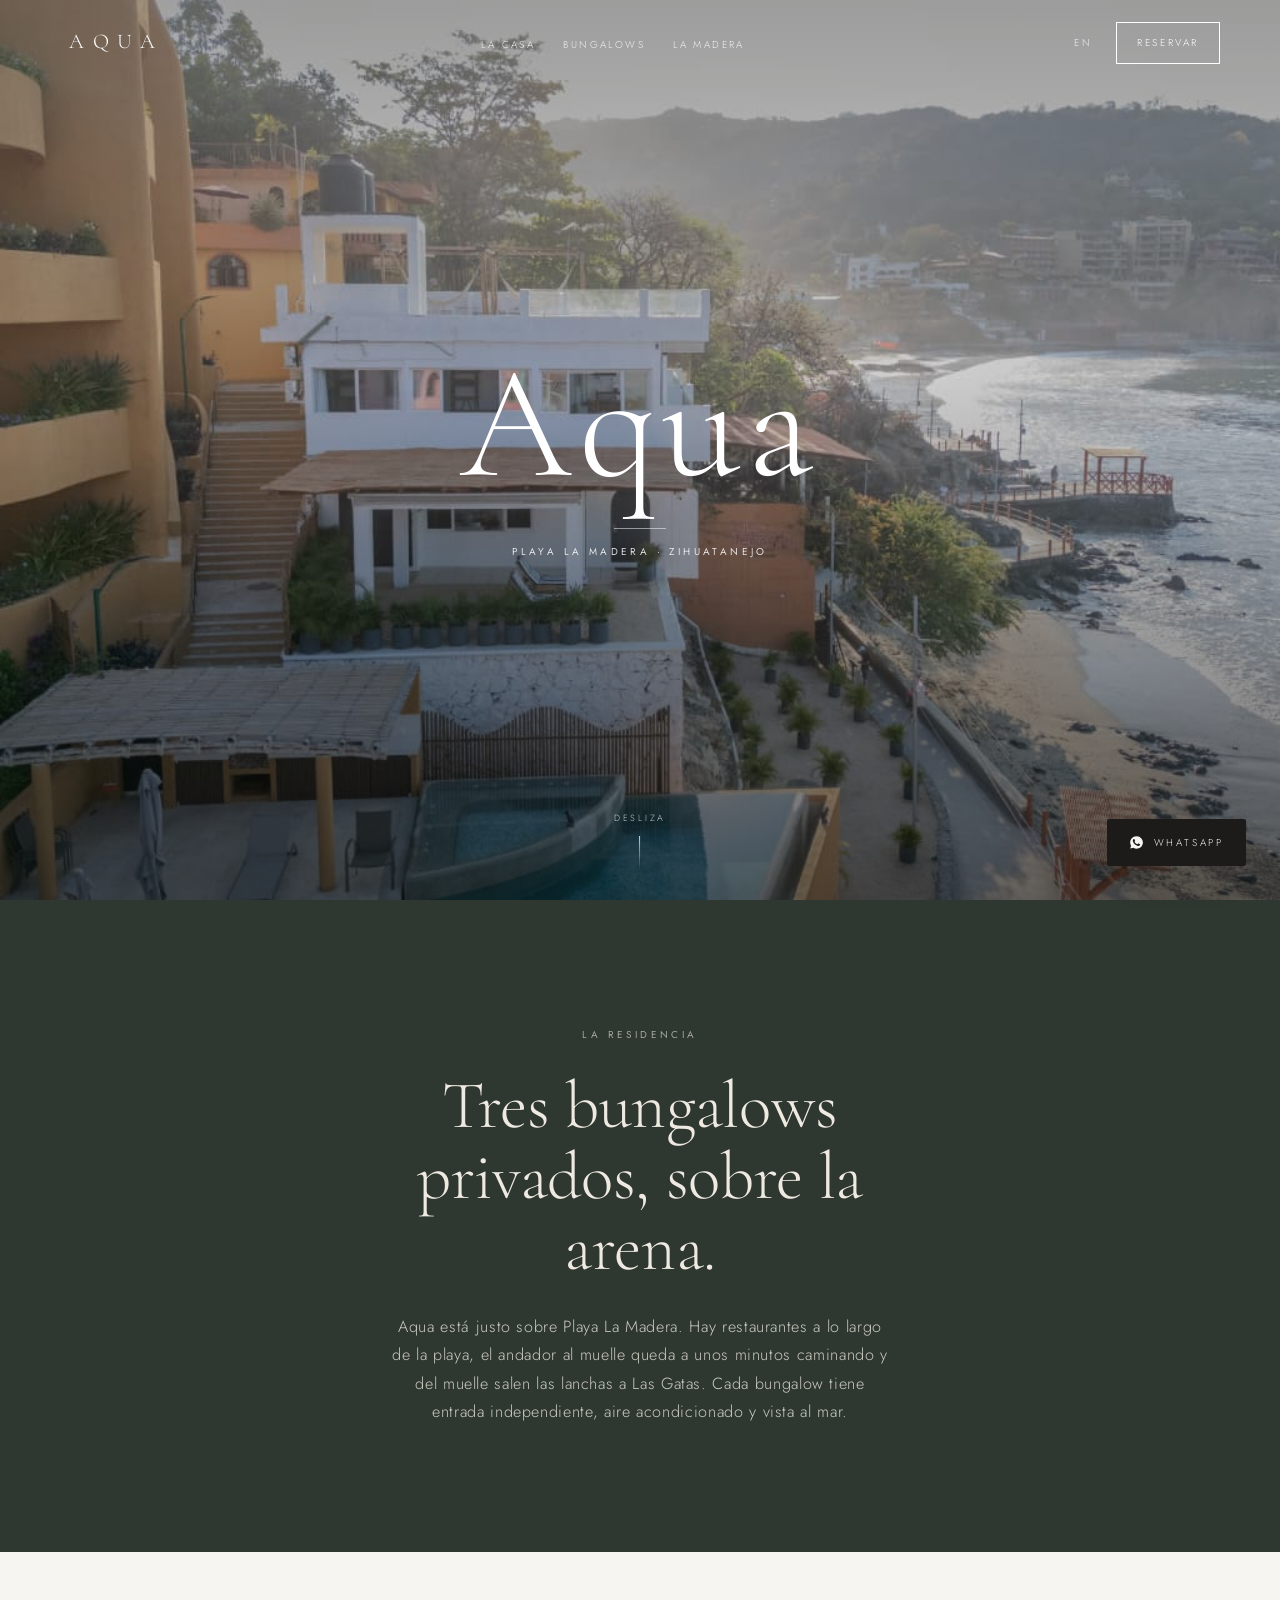
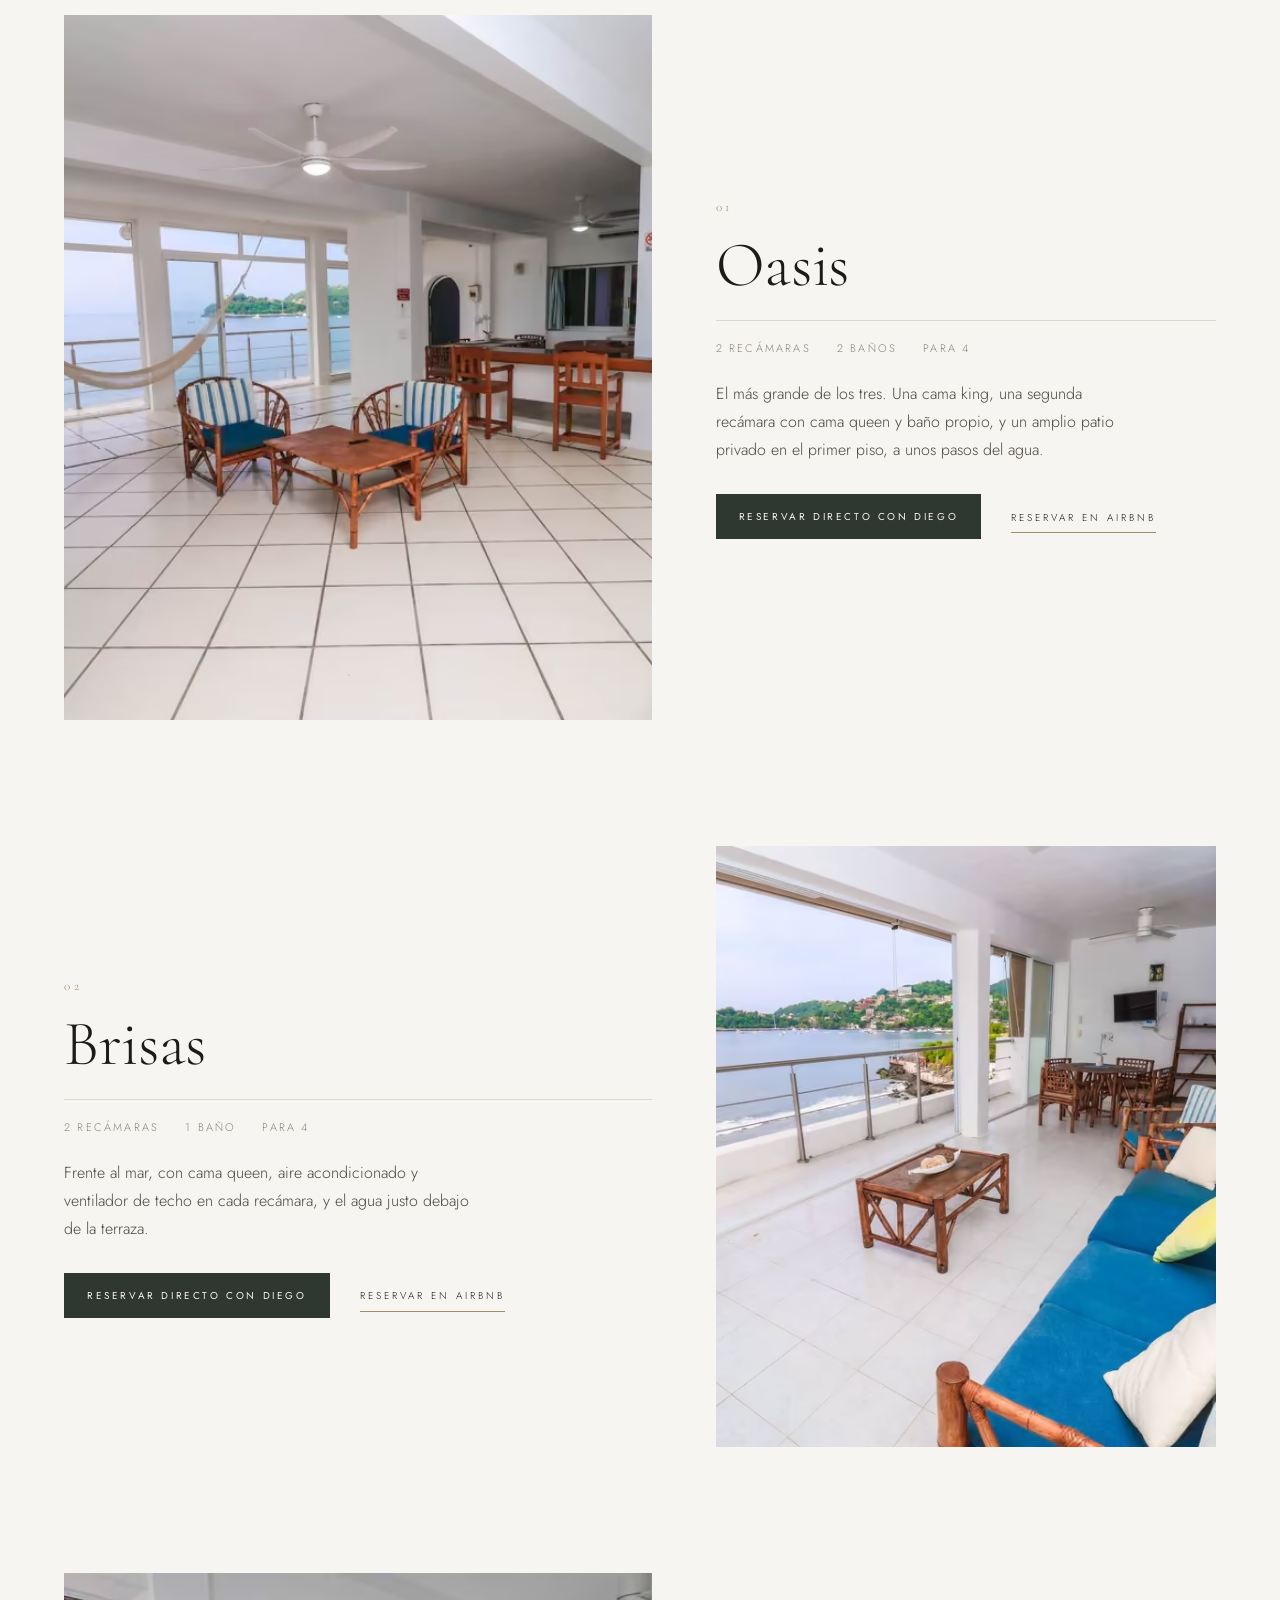
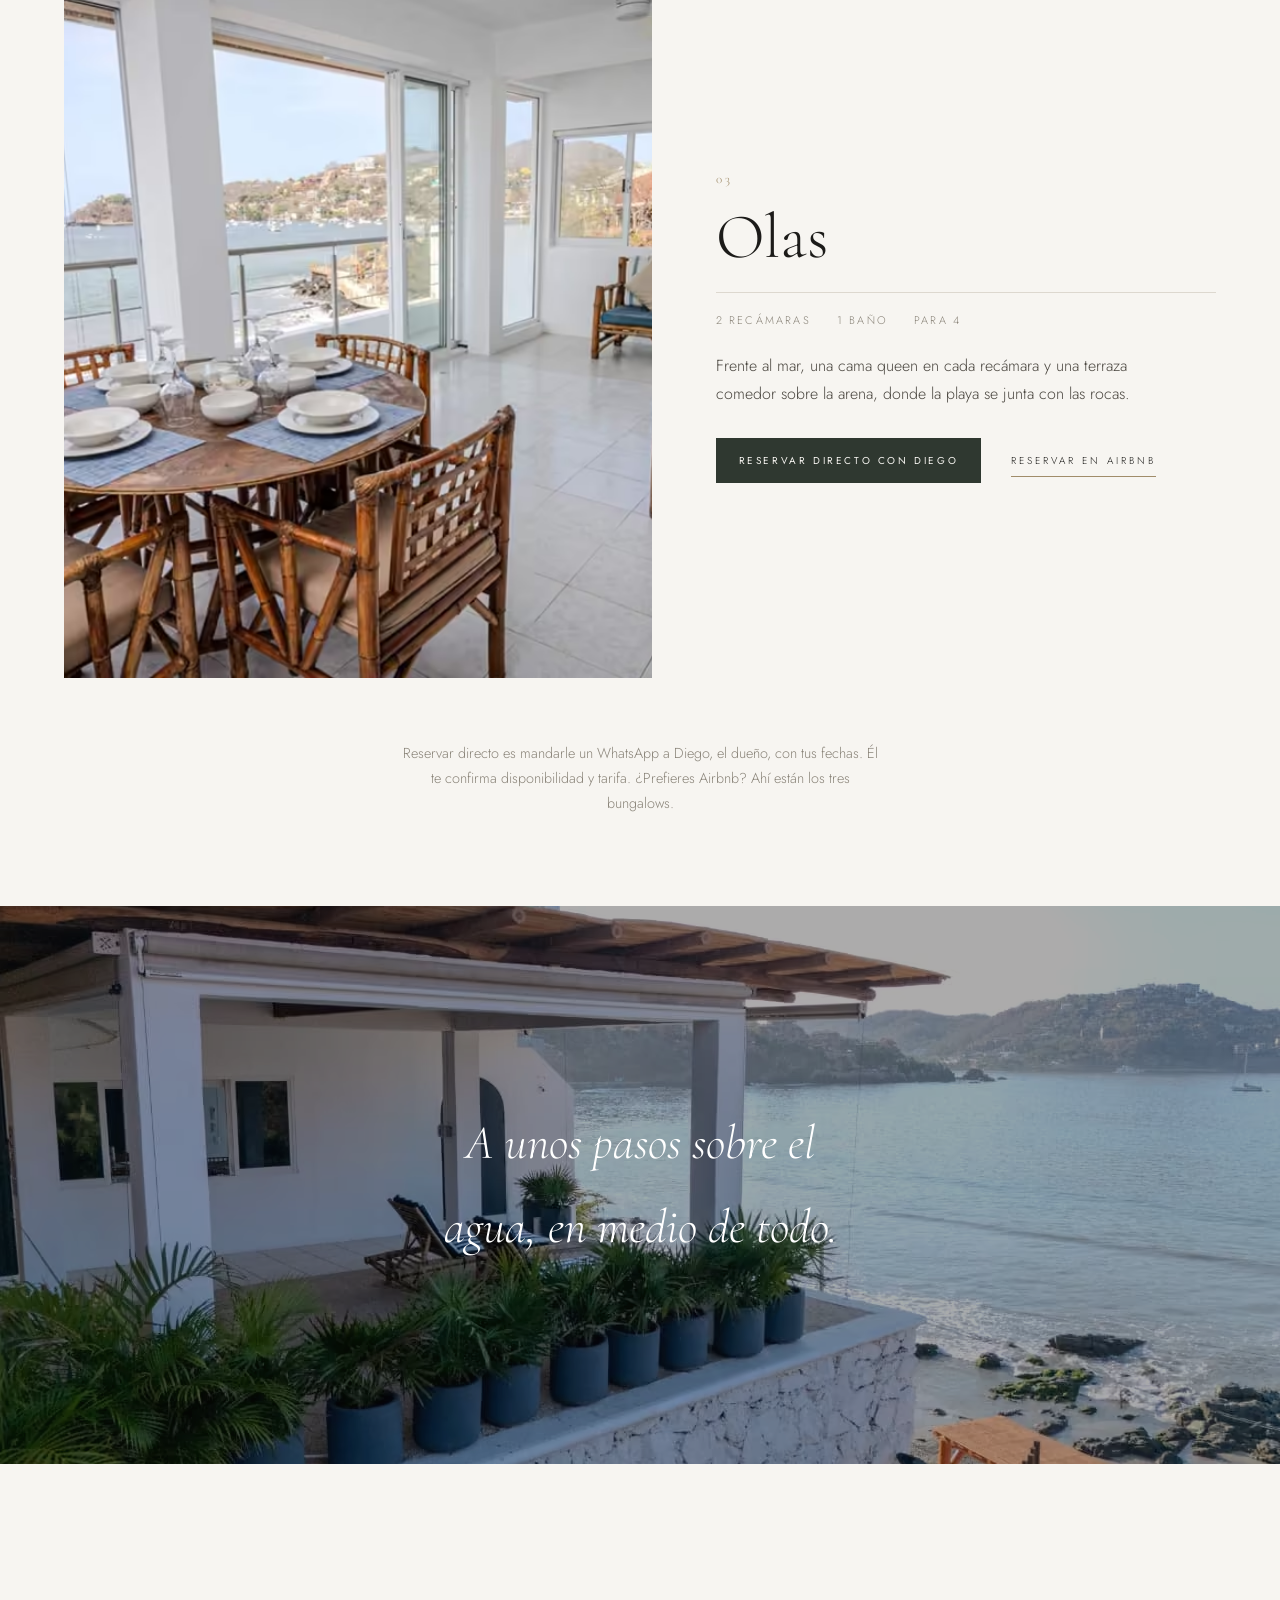
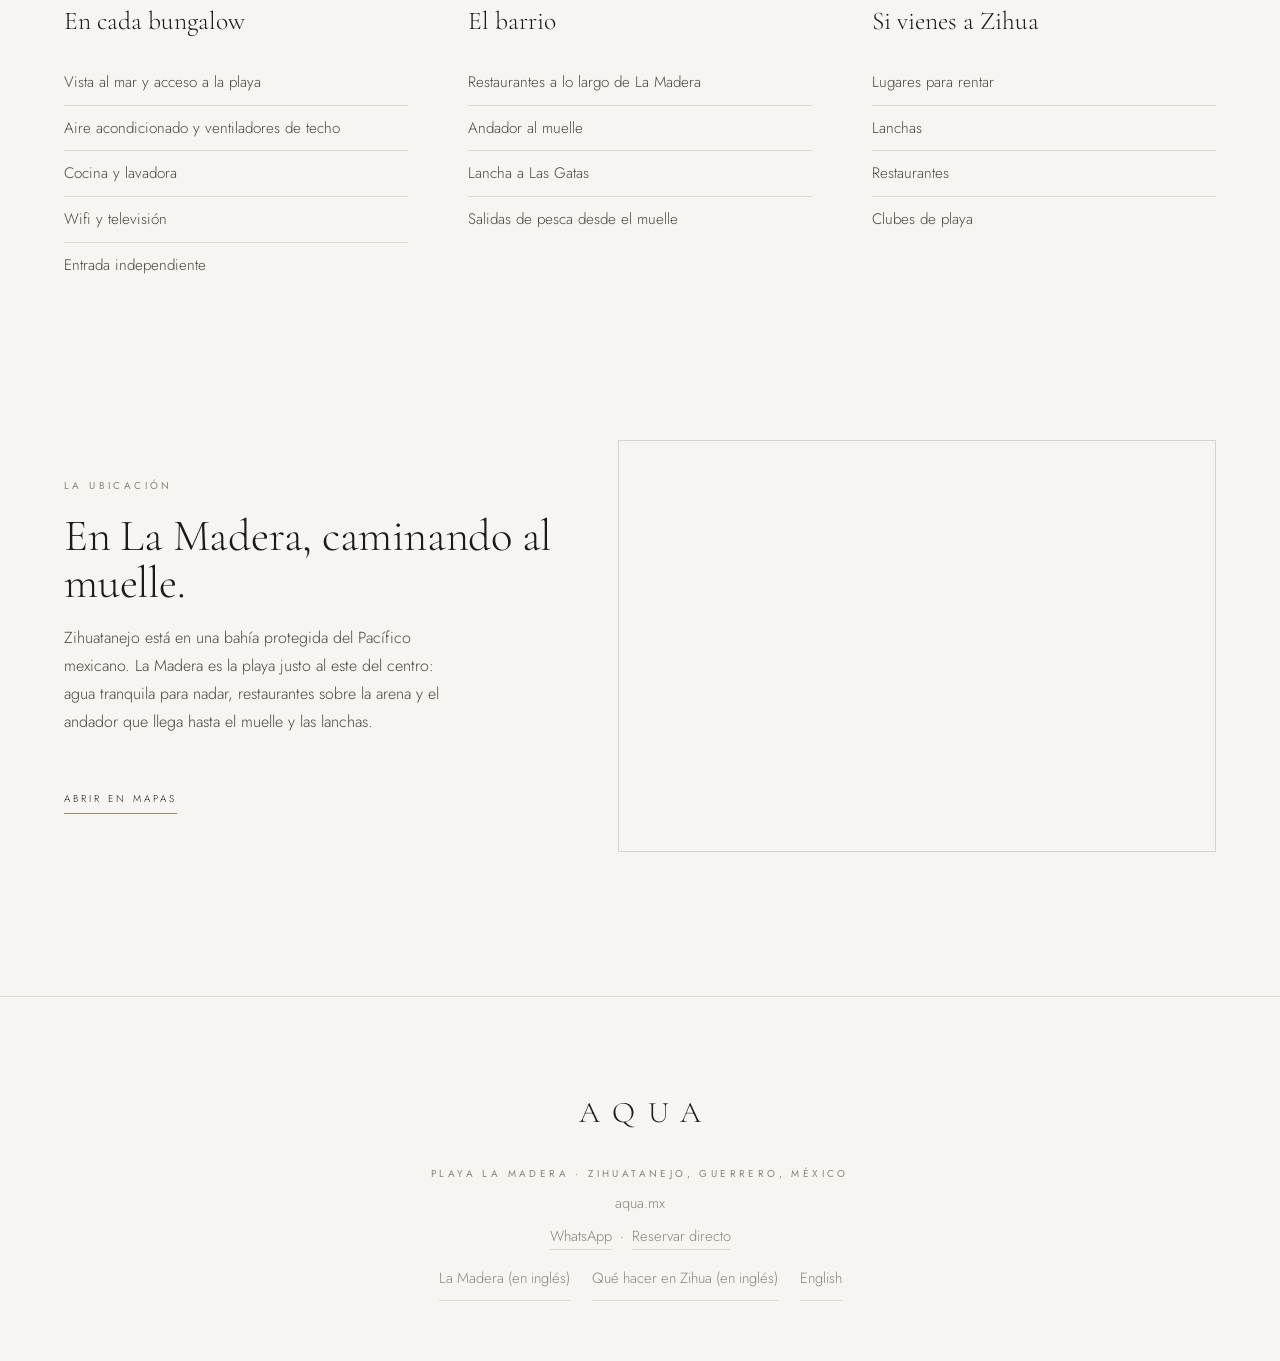
==== commit aeeb80d6: "ES footer: shorter guide-link labels so they fit narrow phones Co-Authored-By: Claude Opus 5.5 <nore" ====
--- a/es/index.html
+++ b/es/index.html
@@ -415,7 +415,7 @@
     <div class="eyebrow">Playa La Madera · Zihuatanejo, Guerrero, México</div>
     <div>aqua.mx</div>
     <div><a href="https://wa.me/13057661122?text=Hola%2C%20quiero%20preguntar%20por%20Aqua" target="_blank" rel="noopener">WhatsApp</a> &nbsp;·&nbsp; <a href="#bungalows" data-book="any">Reservar directo</a></div>
-    <div class="more"><a href="/la-madera-beach-zihuatanejo/" hreflang="en">La Madera Beach (inglés)</a><a href="/zihuatanejo-things-to-do/" hreflang="en">Qué hacer en Zihuatanejo (inglés)</a><a href="/" hreflang="en" lang="en">English</a></div>
+    <div class="more"><a href="/la-madera-beach-zihuatanejo/" hreflang="en">La Madera (en inglés)</a><a href="/zihuatanejo-things-to-do/" hreflang="en">Qué hacer en Zihua (en inglés)</a><a href="/" hreflang="en" lang="en">English</a></div>
   </div>
 </footer>
 
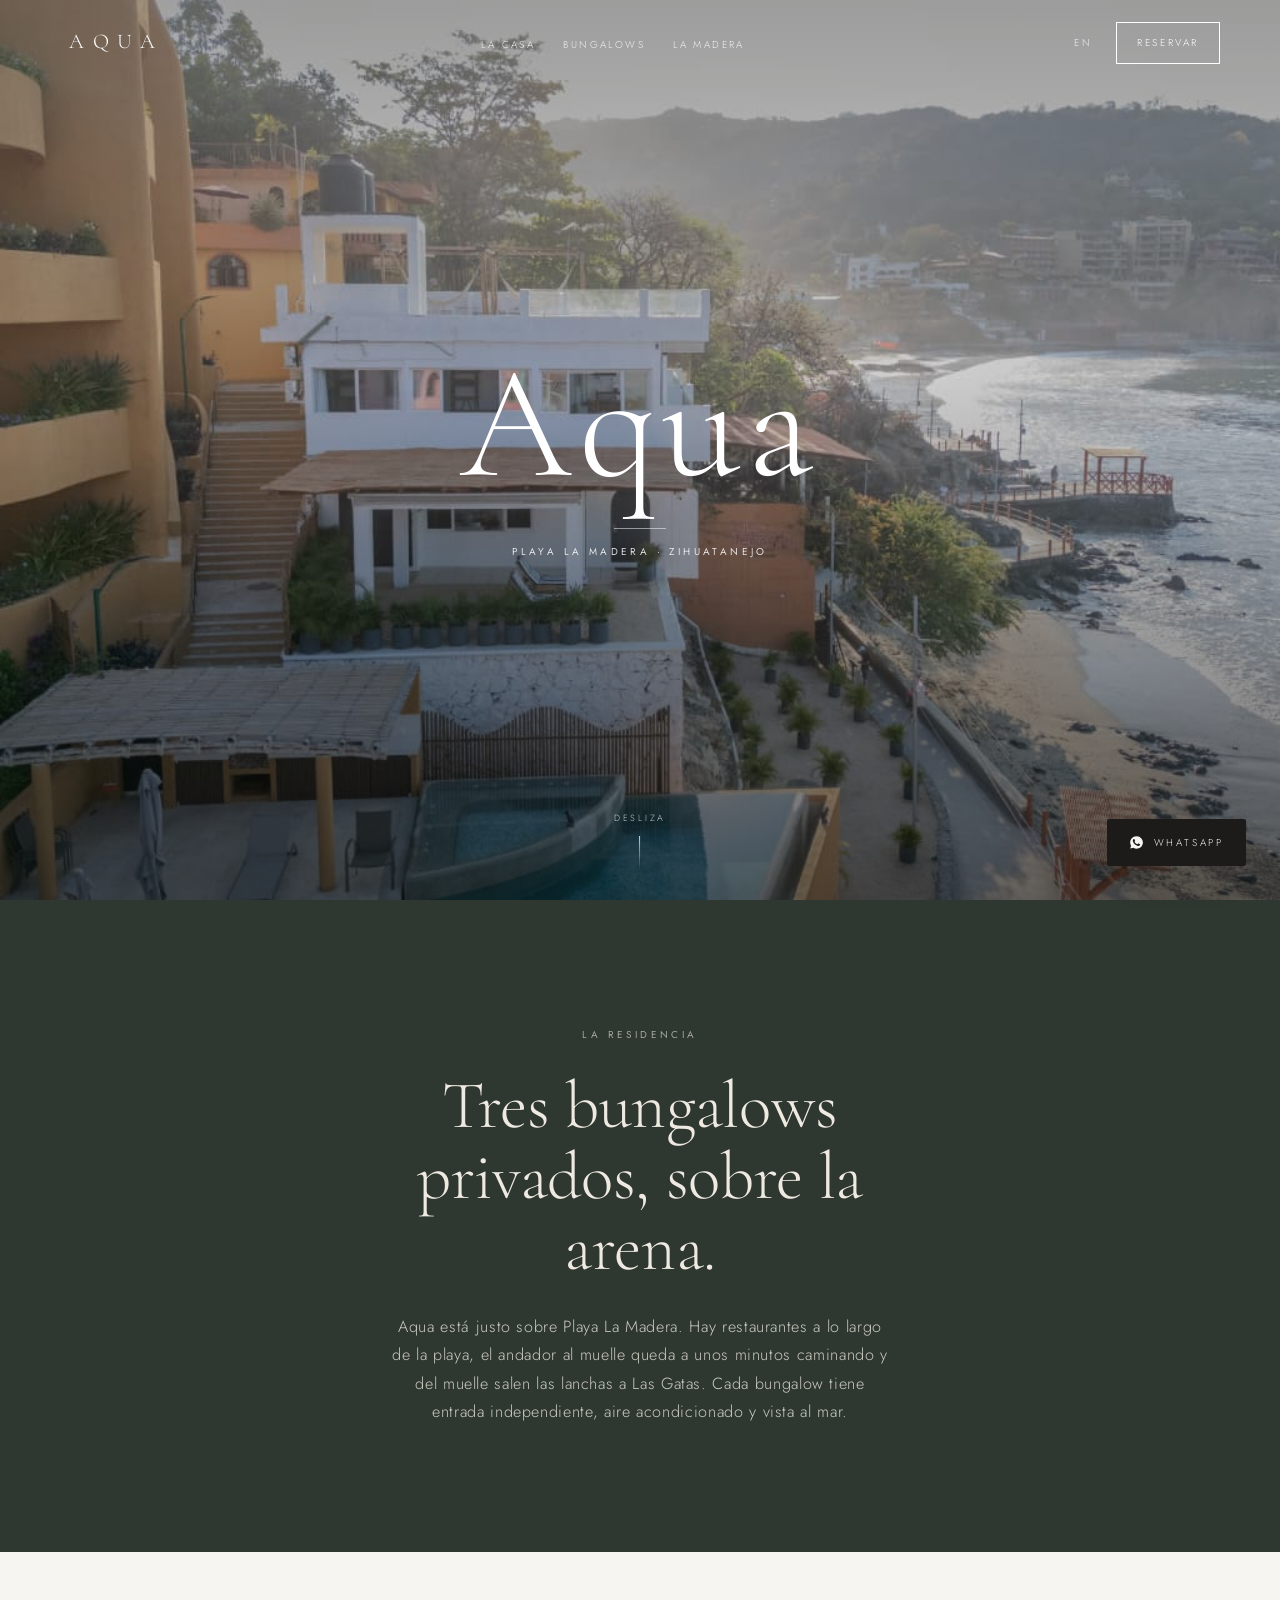
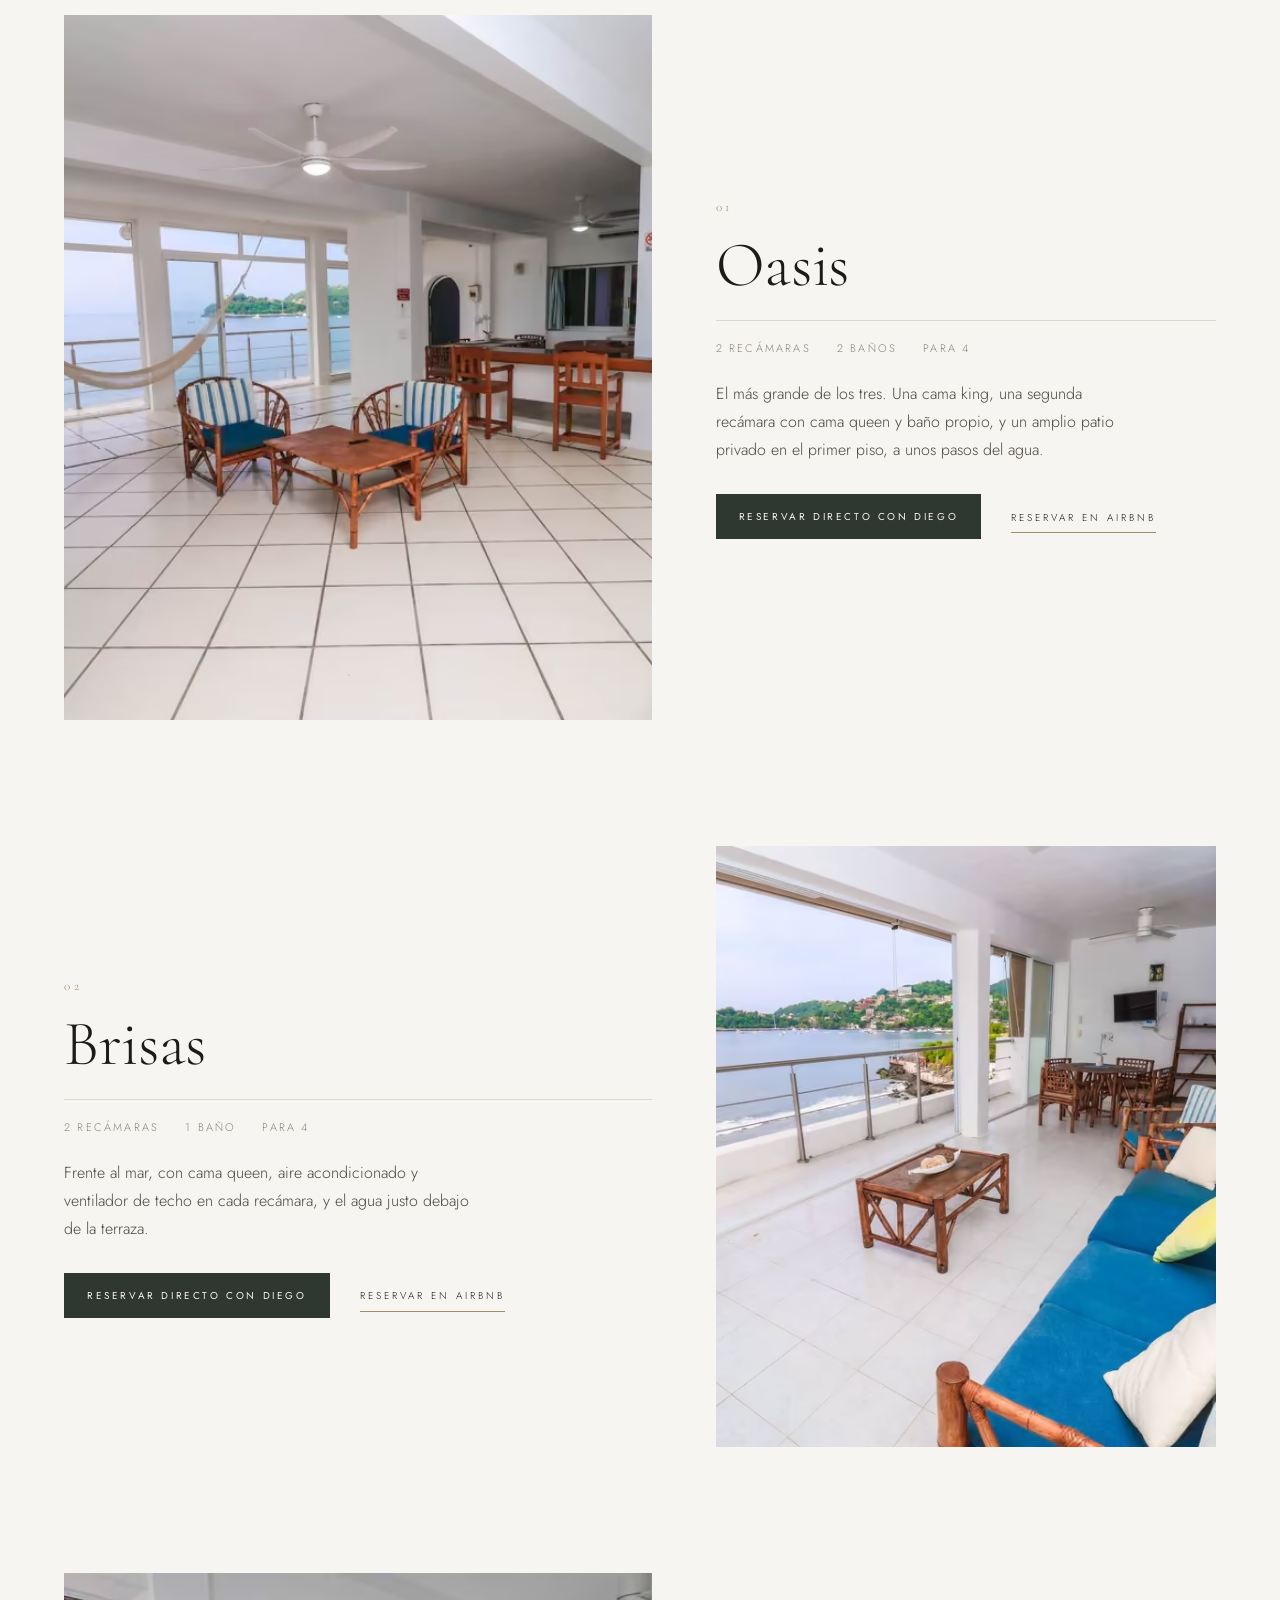
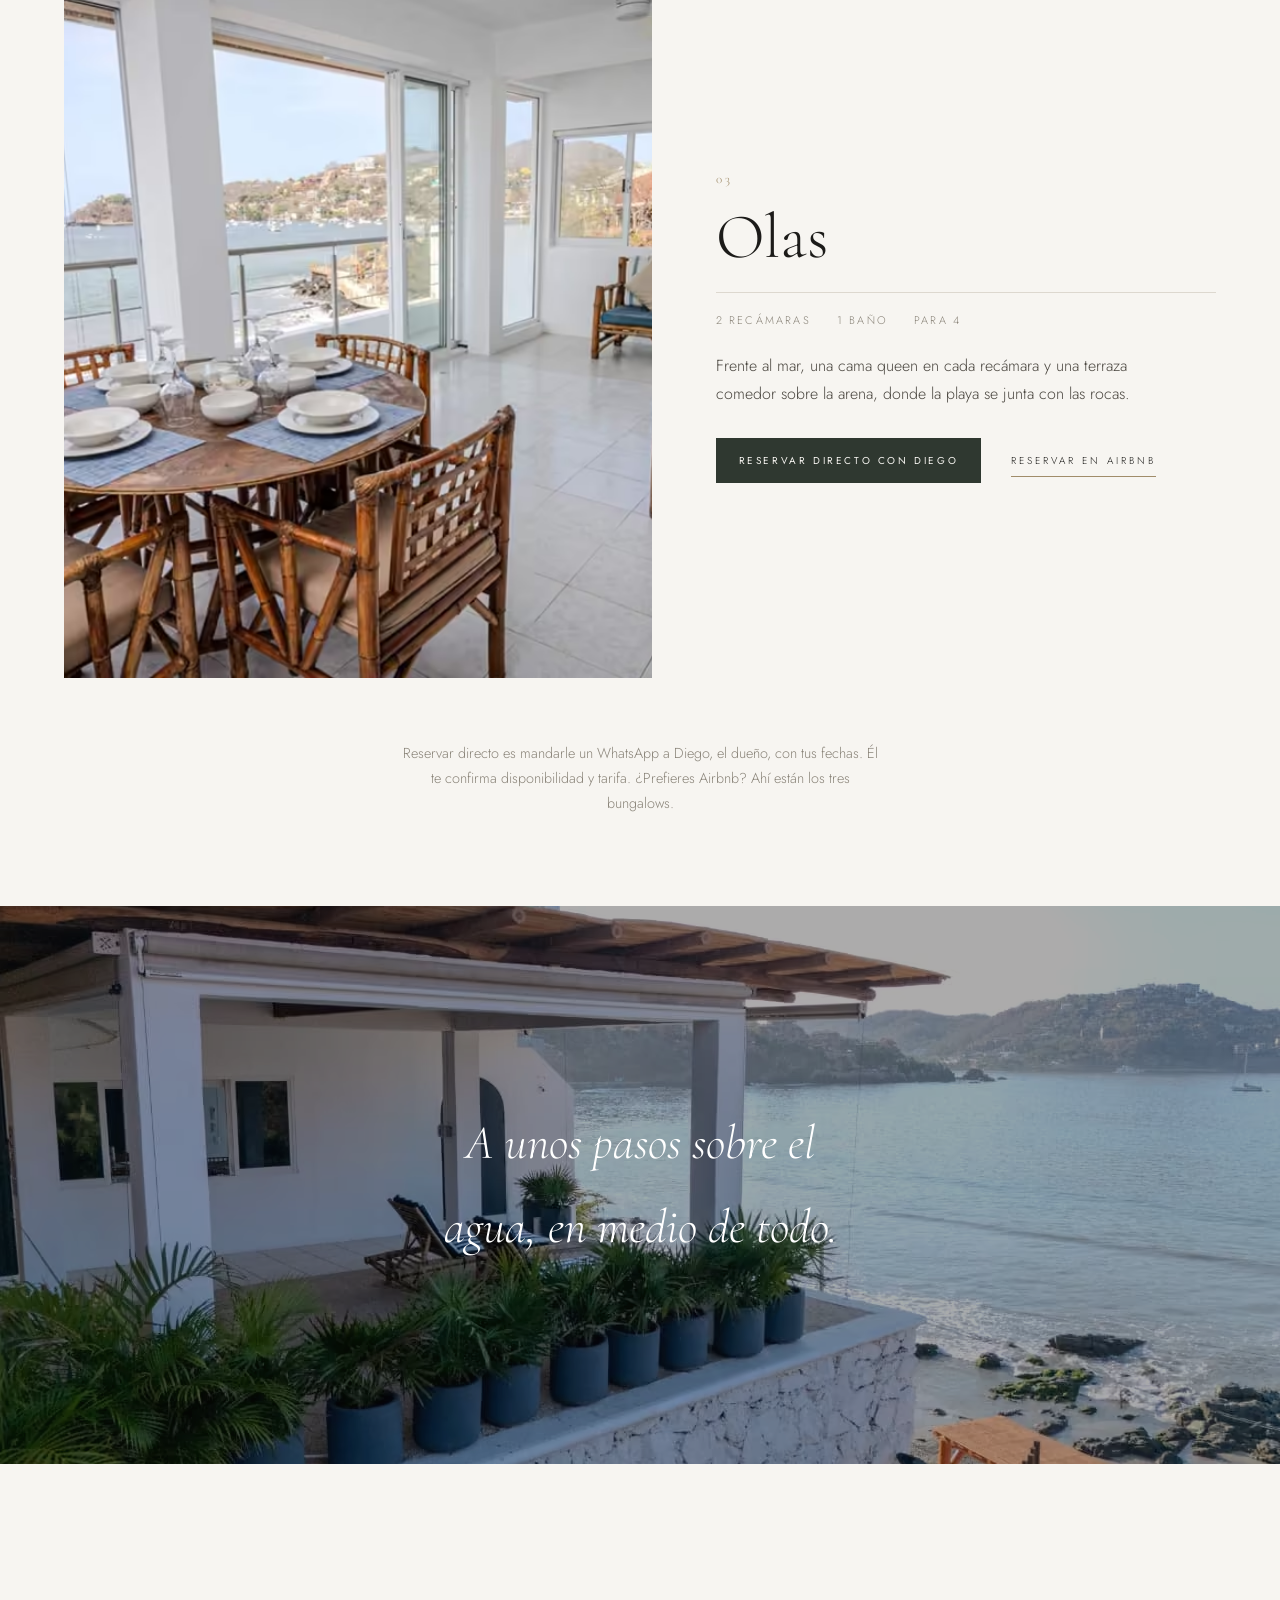
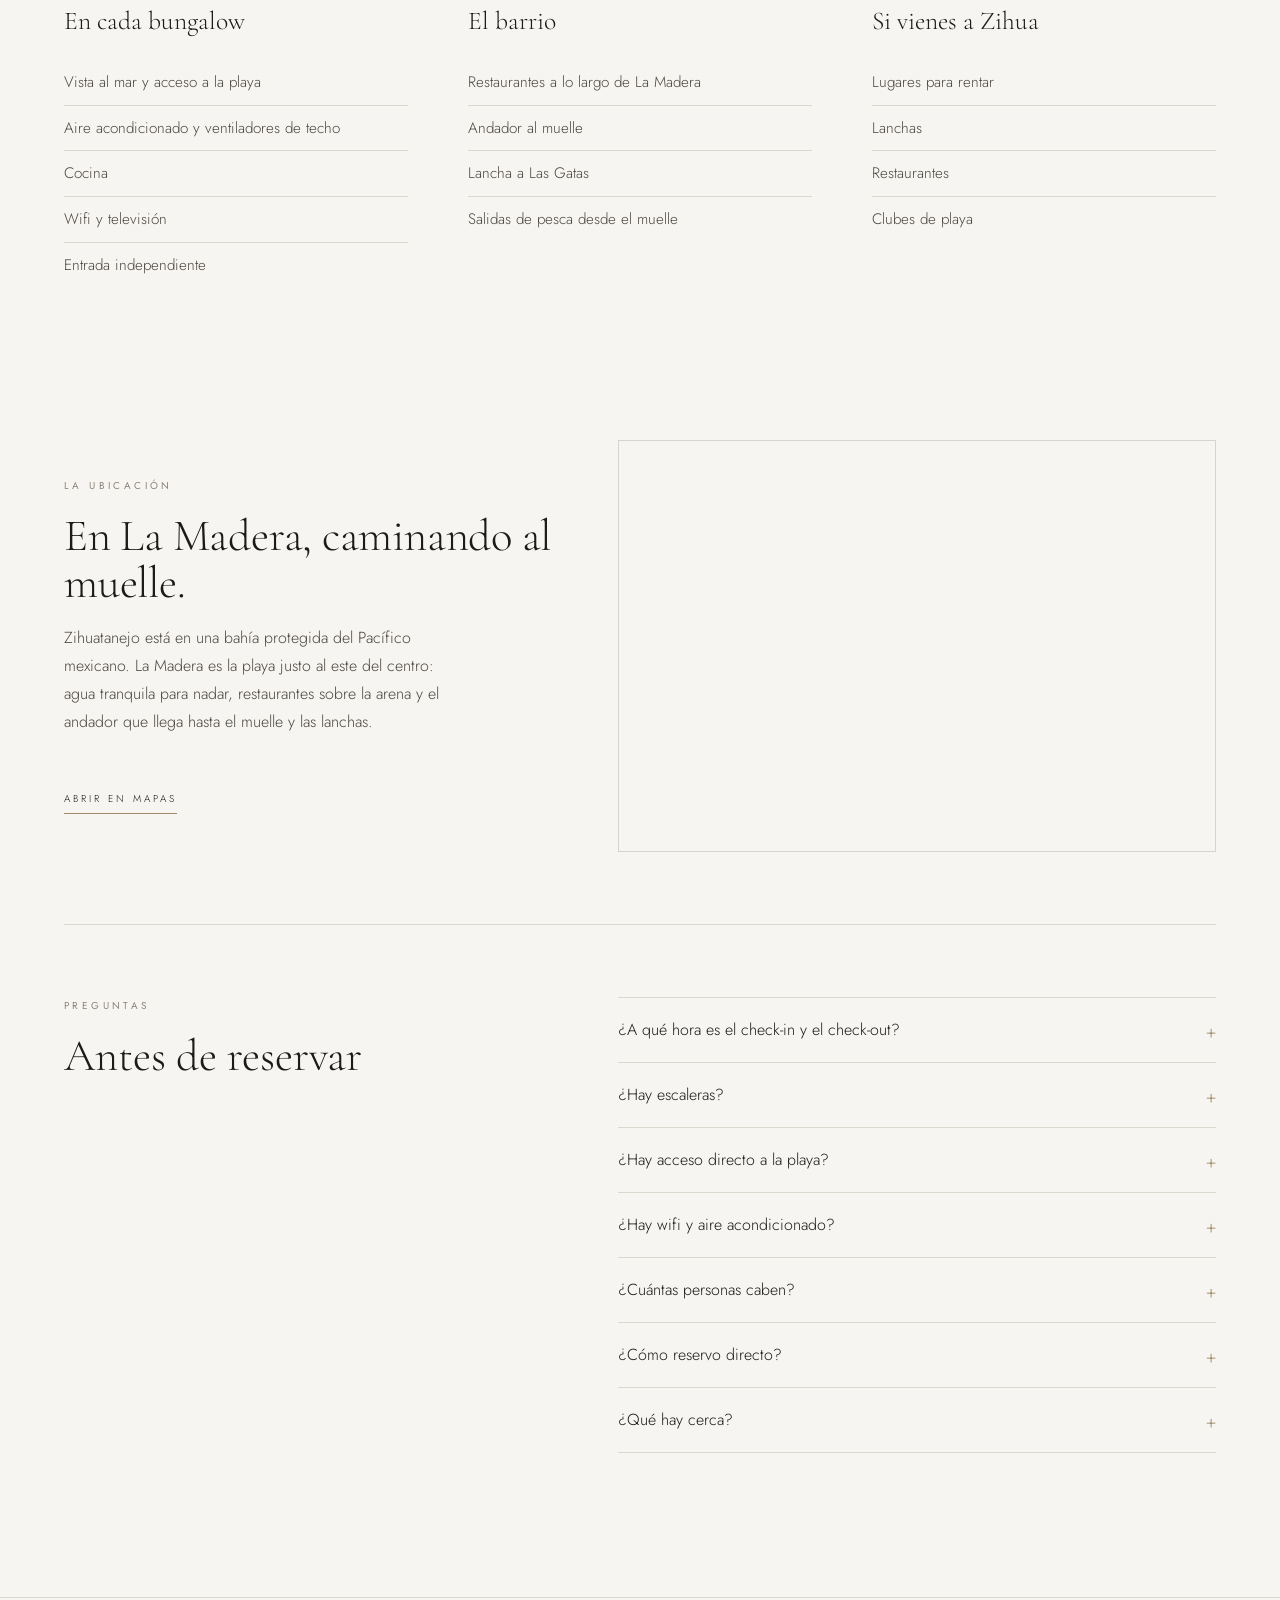
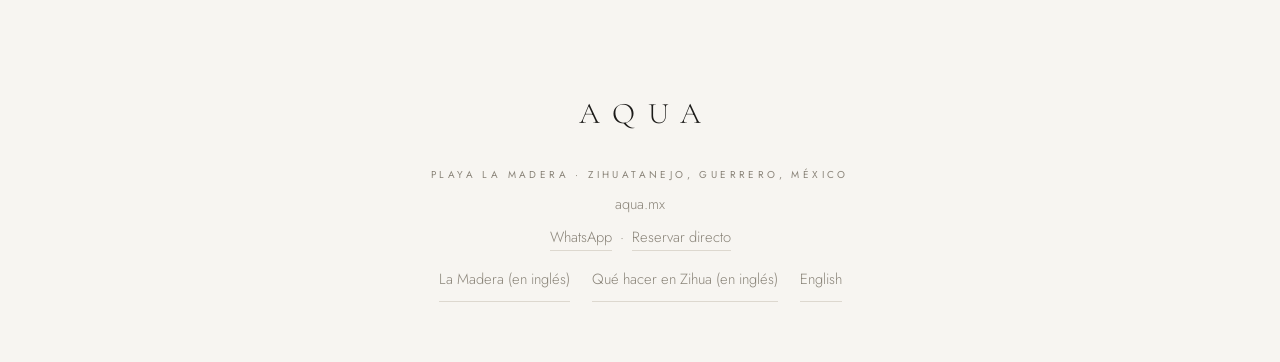
==== commit 46d51e49: "FAQ (EN home + ES), AVIF/WebP heroes on guide pages, drop washer claim - FAQ: 7 questions answered f" ====
--- a/es/index.html
+++ b/es/index.html
@@ -1,587 +1,702 @@
-<!doctype html>
-<!-- Spanish version of index.html, generated 11/10 (HAZE). Keep in step with the English page. -->
-<html lang="es-MX">
-<head>
-<meta charset="utf-8">
-<meta name="viewport" content="width=device-width, initial-scale=1">
-<title>Aqua Residence · Bungalows frente al mar en Playa La Madera, Zihuatanejo</title>
-<meta name="description" content="Tres bungalows privados frente al mar en Playa La Madera, Zihuatanejo: Oasis, Brisas y Olas. Cada uno para 4 personas, con aire acondicionado, cocina y vista al mar. Reserva en Airbnb o directo con el dueño.">
-<link rel="canonical" href="https://aqua.mx/es/">
-<link rel="alternate" hreflang="en" href="https://aqua.mx/">
-<link rel="alternate" hreflang="es" href="https://aqua.mx/es/">
-<link rel="alternate" hreflang="x-default" href="https://aqua.mx/">
-<meta property="og:title" content="Aqua Residence · Bungalows frente al mar en Playa La Madera, Zihuatanejo">
-<meta property="og:description" content="Tres bungalows privados en Playa La Madera, a unos pasos de la arena y del andador al muelle. Cada uno para 4 personas.">
-<meta property="og:image" content="https://aqua.mx/img/aqua-sunrise.jpg">
-<meta property="og:image:width" content="1280">
-<meta property="og:image:height" content="720">
-<meta property="og:image:alt" content="Aqua Residence al amanecer, sobre la bahía de Zihuatanejo">
-<meta property="og:url" content="https://aqua.mx/es/">
-<meta property="og:site_name" content="Aqua Residence">
-<meta property="og:type" content="website">
-<meta property="og:locale" content="es_MX">
-<meta property="og:locale:alternate" content="en_US">
-<meta name="twitter:card" content="summary_large_image">
-<link rel="icon" href="data:image/svg+xml,%3Csvg xmlns='http://www.w3.org/2000/svg' viewBox='0 0 64 64'%3E%3Crect width='64' height='64' fill='%232f3830'/%3E%3Ctext x='32' y='45' font-family='Georgia,serif' font-size='40' fill='%23f7f5f1' text-anchor='middle'%3EA%3C/text%3E%3C/svg%3E">
-<link rel="apple-touch-icon" href="/img/aqua-sunrise.jpg">
-<link rel="preload" as="image" type="image/avif" href="/img/hero-poster-p.avif" media="(max-aspect-ratio: 3/4)" fetchpriority="high">
-<link rel="preload" as="image" type="image/avif" imagesrcset="/img/hero-poster-1280.avif 1280w, /img/hero-poster-1920.avif 1920w" imagesizes="100vw" media="(min-aspect-ratio: 3001/4000)" fetchpriority="high">
+<!doctype html>
+<!-- Spanish version of index.html, generated 11/10 (HAZE). Keep in step with the English page. -->
+<html lang="es-MX">
+<head>
+<meta charset="utf-8">
+<meta name="viewport" content="width=device-width, initial-scale=1">
+<title>Aqua Residence · Bungalows frente al mar en Playa La Madera, Zihuatanejo</title>
+<meta name="description" content="Tres bungalows privados frente al mar en Playa La Madera, Zihuatanejo: Oasis, Brisas y Olas. Cada uno para 4 personas, con aire acondicionado, cocina y vista al mar. Reserva en Airbnb o directo con el dueño.">
+<link rel="canonical" href="https://aqua.mx/es/">
+<link rel="alternate" hreflang="en" href="https://aqua.mx/">
+<link rel="alternate" hreflang="es" href="https://aqua.mx/es/">
+<link rel="alternate" hreflang="x-default" href="https://aqua.mx/">
+<meta property="og:title" content="Aqua Residence · Bungalows frente al mar en Playa La Madera, Zihuatanejo">
+<meta property="og:description" content="Tres bungalows privados en Playa La Madera, a unos pasos de la arena y del andador al muelle. Cada uno para 4 personas.">
+<meta property="og:image" content="https://aqua.mx/img/aqua-sunrise.jpg">
+<meta property="og:image:width" content="1280">
+<meta property="og:image:height" content="720">
+<meta property="og:image:alt" content="Aqua Residence al amanecer, sobre la bahía de Zihuatanejo">
+<meta property="og:url" content="https://aqua.mx/es/">
+<meta property="og:site_name" content="Aqua Residence">
+<meta property="og:type" content="website">
+<meta property="og:locale" content="es_MX">
+<meta property="og:locale:alternate" content="en_US">
+<meta name="twitter:card" content="summary_large_image">
+<link rel="icon" href="data:image/svg+xml,%3Csvg xmlns='http://www.w3.org/2000/svg' viewBox='0 0 64 64'%3E%3Crect width='64' height='64' fill='%232f3830'/%3E%3Ctext x='32' y='45' font-family='Georgia,serif' font-size='40' fill='%23f7f5f1' text-anchor='middle'%3EA%3C/text%3E%3C/svg%3E">
+<link rel="apple-touch-icon" href="/img/aqua-sunrise.jpg">
+<link rel="preload" as="image" type="image/avif" href="/img/hero-poster-p.avif" media="(max-aspect-ratio: 3/4)" fetchpriority="high">
+<link rel="preload" as="image" type="image/avif" imagesrcset="/img/hero-poster-1280.avif 1280w, /img/hero-poster-1920.avif 1920w" imagesizes="100vw" media="(min-aspect-ratio: 3001/4000)" fetchpriority="high">
+<script type="application/ld+json">
+{
+  "@context": "https://schema.org",
+  "@type": "LodgingBusiness",
+  "@id": "https://aqua.mx/#aqua",
+  "name": "Aqua Residence",
+  "description": "Three private beachfront bungalows on La Madera Beach in Zihuatanejo: Oasis, Brisas and Olas. Each has its own entrance, air conditioning and a view of the water.",
+  "url": "https://aqua.mx/",
+  "image": ["https://aqua.mx/img/aqua-sunrise.jpg", "https://aqua.mx/img/aqua-terrace.jpg", "https://aqua.mx/img/oasis-2.jpg", "https://aqua.mx/img/brisas-2.jpg", "https://aqua.mx/img/olas-0.jpg"],
+  "telephone": "+1-305-766-1122",
+  "address": { "@type": "PostalAddress", "streetAddress": "Playa La Madera", "addressLocality": "Zihuatanejo", "addressRegion": "Guerrero", "addressCountry": "MX" },
+  "hasMap": "https://www.google.com/maps/search/La+Madera+Beach+Zihuatanejo",
+  "amenityFeature": [
+    { "@type": "LocationFeatureSpecification", "name": "Beach access", "value": true },
+    { "@type": "LocationFeatureSpecification", "name": "Ocean view", "value": true },
+    { "@type": "LocationFeatureSpecification", "name": "Air conditioning", "value": true },
+    { "@type": "LocationFeatureSpecification", "name": "Kitchen", "value": true },+
+    { "@type": "LocationFeatureSpecification", "name": "Wifi", "value": true }
+  ],
+  "containsPlace": [
+    { "@type": "Accommodation", "name": "Oasis", "numberOfBedrooms": 2, "numberOfBathroomsTotal": 2, "occupancy": { "@type": "QuantitativeValue", "maxValue": 4 }, "image": "https://aqua.mx/img/oasis-2.jpg", "sameAs": "https://www.airbnb.com/rooms/1482174106685324417" },
+    { "@type": "Accommodation", "name": "Brisas", "numberOfBedrooms": 2, "numberOfBathroomsTotal": 1, "occupancy": { "@type": "QuantitativeValue", "maxValue": 4 }, "image": "https://aqua.mx/img/brisas-2.jpg", "sameAs": "https://www.airbnb.com/rooms/1482157264577134834" },
+    { "@type": "Accommodation", "name": "Olas", "numberOfBedrooms": 2, "numberOfBathroomsTotal": 1, "occupancy": { "@type": "QuantitativeValue", "maxValue": 4 }, "image": "https://aqua.mx/img/olas-0.jpg", "sameAs": "https://www.airbnb.com/rooms/1379307056800954871" }
+  ]
+}
+</script>
+<style>
+  /* Fonts are self-hosted copies of the Google Fonts files (latin + latin-ext), same faces and weights as before. */
+  @font-face { font-family: "Cormorant Garamond"; font-style: normal; font-weight: 300 400; font-display: swap; src: url(/fonts/cormorant-latin-ext.woff2) format("woff2"); unicode-range: U+0100-02BA, U+02BD-02C5, U+02C7-02CC, U+02CE-02D7, U+02DD-02FF, U+0304, U+0308, U+0329, U+1D00-1DBF, U+1E00-1E9F, U+1EF2-1EFF, U+2020, U+20A0-20AB, U+20AD-20C4, U+2113, U+2C60-2C7F, U+A720-A7FF; }
+  @font-face { font-family: "Cormorant Garamond"; font-style: normal; font-weight: 300 400; font-display: swap; src: url(/fonts/cormorant-latin.woff2) format("woff2"); unicode-range: U+0000-00FF, U+0131, U+0152-0153, U+02BB-02BC, U+02C6, U+02DA, U+02DC, U+0304, U+0308, U+0329, U+2000-206F, U+20AC, U+2122, U+2191, U+2193, U+2212, U+2215, U+FEFF, U+FFFD; }
+  @font-face { font-family: "Jost"; font-style: normal; font-weight: 200 400; font-display: swap; src: url(/fonts/jost-latin-ext.woff2) format("woff2"); unicode-range: U+0100-02BA, U+02BD-02C5, U+02C7-02CC, U+02CE-02D7, U+02DD-02FF, U+0304, U+0308, U+0329, U+1D00-1DBF, U+1E00-1E9F, U+1EF2-1EFF, U+2020, U+20A0-20AB, U+20AD-20C4, U+2113, U+2C60-2C7F, U+A720-A7FF; }
+  @font-face { font-family: "Jost"; font-style: normal; font-weight: 200 400; font-display: swap; src: url(/fonts/jost-latin.woff2) format("woff2"); unicode-range: U+0000-00FF, U+0131, U+0152-0153, U+02BB-02BC, U+02C6, U+02DA, U+02DC, U+0304, U+0308, U+0329, U+2000-206F, U+20AC, U+2122, U+2191, U+2193, U+2212, U+2215, U+FEFF, U+FFFD; }
+
+  :root {
+    --bone: #f7f5f1;
+    --ink: #1c1b19;
+    --soft: #8a8479;
+    --line: #ddd8cf;
+    --gold: #a08c6a;
+    --deep: #2f3830;
+    --display: "Cormorant Garamond", Georgia, serif;
+    --sans: "Jost", -apple-system, "Segoe UI", Helvetica, Arial, sans-serif;
+    --ease: cubic-bezier(.22,1,.36,1);
+  }
+  * { box-sizing: border-box; }
+  html { scroll-behavior: smooth; }
+  body {
+    margin: 0; background: var(--bone); color: var(--ink);
+    font-family: var(--sans); font-weight: 300; font-size: 16px; line-height: 1.75;
+    -webkit-font-smoothing: antialiased;
+  }
+  img { display: block; width: 100%; height: 100%; object-fit: cover; }
+  picture { display: contents; }
+  a { color: inherit; text-decoration: none; }
+  .wrap { width: min(1240px, 100% - 10vw); margin-inline: auto; }
+  .eyebrow { font-size: 10px; letter-spacing: .34em; text-transform: uppercase; color: var(--soft); font-weight: 400; }
+  .display { font-family: var(--display); font-weight: 300; line-height: 1.06; letter-spacing: -.005em; }
+
+  /* Top bar */
+  .bar {
+    position: fixed; inset: 0 0 auto; z-index: 30; display: flex; align-items: center;
+    justify-content: space-between; padding: 22px clamp(20px, 5vw, 60px); color: #fff;
+    transition: background .5s var(--ease), color .5s var(--ease), padding .5s var(--ease);
+  }
+  .bar.solid { background: rgb(247 245 241 / .96); color: var(--ink); padding-block: 14px; border-bottom: 1px solid var(--line); backdrop-filter: blur(6px); }
+  .bar .mark { font-family: var(--display); font-size: 21px; letter-spacing: .42em; padding-left: .42em; }
+  .bar nav { display: none; gap: clamp(18px, 2.2vw, 34px); }
+  @media (min-width: 1040px) { .bar nav { display: flex; } }
+  .bar nav a { font-size: 10px; letter-spacing: .24em; text-transform: uppercase; opacity: .86; padding: 9px 0 5px; border-bottom: 1px solid transparent; transition: opacity .3s var(--ease), border-color .3s var(--ease); }
+  .bar nav a:hover { opacity: 1; border-color: currentColor; }
+  .bar .cta {
+    font-size: 10px; letter-spacing: .26em; text-transform: uppercase; border: 1px solid currentColor;
+    padding: 11px 20px; transition: background .4s var(--ease), color .4s var(--ease), border-color .4s var(--ease);
+  }
+  .bar .cta:hover { background: var(--gold); border-color: var(--gold); color: #fff; }
+  .bar.solid .cta { border-color: var(--ink); }
+  .bar .right { display: flex; align-items: center; gap: 14px; }
+  .bar .lang { font-size: 10px; letter-spacing: .24em; padding: 10px 8px 10px 10px; min-width: 40px; text-align: center; opacity: .86; }
+  footer .more { display: flex; flex-wrap: wrap; justify-content: center; gap: 0 22px; }
+  footer .more a { padding: 8px 0; }
+
+  /* Location */
+  .place { display: grid; gap: 34px; padding: clamp(50px, 8vh, 110px) 0; }
+  @media (min-width: 900px) { .place { grid-template-columns: .9fr 1.1fr; gap: 64px; align-items: center; } }
+  .place h4 { font-family: var(--display); font-weight: 300; font-size: clamp(1.9rem, 1.2rem + 2vw, 3rem); margin: 18px 0 0; }
+  .place p { color: #4b4740; max-width: 44ch; }
+  .place .map { aspect-ratio: 16 / 11; border: 1px solid var(--line); filter: grayscale(1) contrast(.95); transition: filter .6s var(--ease); }
+  .place .map:hover { filter: grayscale(0); }
+  .place iframe { width: 100%; height: 100%; border: 0; display: block; }
+
+  /* Hero */
+  .hero { position: relative; height: 100svh; min-height: 560px; overflow: hidden; display: grid; place-items: center; text-align: center; color: #fff; }
+  .hero .shot { position: absolute; inset: 0; }
+  /* The poster frame paints first (it is the LCP image); the video loads after the page and plays over it. */
+  .hero .hero-poster img { position: absolute; inset: 0; width: 100%; height: 100%; object-fit: cover; }
+  .hero .hero-video { position: absolute; inset: 0; width: 100%; height: 100%; object-fit: cover; display: block; }
+  /* The still is the fallback: shown until the video can play, and kept for reduced motion. */
+  .hero .hero-still { position: absolute; inset: 0; width: 100%; height: 100%; object-fit: cover; opacity: 0; transition: opacity .6s var(--ease); }
+  .hero .shot.no-video .hero-video { display: none; }
+  .hero .shot.no-video .hero-still { opacity: 1; }
+  @media (prefers-reduced-motion: reduce) {
+    .hero .hero-video { display: none; }
+    .hero .hero-still { opacity: 1; }
+  }
+  .hero .shot::after { content: ""; position: absolute; inset: 0; background: linear-gradient(180deg, rgb(12 11 10 / .34), rgb(12 11 10 / .14) 42%, rgb(12 11 10 / .6)); }
+  .hero .inner { position: relative; padding: 0 24px; }
+  .hero h1 { margin: 0; font-size: clamp(3.6rem, 1.5rem + 11vw, 10rem); letter-spacing: .04em; }
+  .hero .under { margin-top: 18px; display: flex; flex-direction: column; align-items: center; gap: 14px; }
+  .hero .eyebrow { color: rgb(255 255 255 / .84); }
+  .rule-sm { width: 52px; height: 1px; background: rgb(255 255 255 / .5); }
+  .scroll { position: absolute; bottom: 30px; left: 50%; translate: -50% 0; font-size: 9px; letter-spacing: .3em; text-transform: uppercase; color: rgb(255 255 255 / .75); }
+  .scroll::after { content: ""; display: block; width: 1px; height: 34px; margin: 10px auto 0; background: linear-gradient(rgb(255 255 255 / .8), transparent); }
+
+  /* Reveal */
+  .rise { opacity: 0; transform: translateY(26px); transition: opacity 1.1s var(--ease), transform 1.1s var(--ease); }
+  .rise.in { opacity: 1; transform: none; }
+  @media (prefers-reduced-motion: reduce) { .rise { opacity: 1; transform: none; } }
+
+  /* Statement */
+  .band { background: var(--deep); color: #eeeae2; }
+  .statement { padding: clamp(90px, 14vh, 180px) 0; text-align: center; }
+  .statement .eyebrow { color: rgb(238 234 226 / .62); }
+  .statement h2 { margin: 26px auto 0; font-size: clamp(2.1rem, 1rem + 4vw, 4.2rem); max-width: 19ch; }
+  .statement p { margin: 30px auto 0; max-width: 56ch; color: rgb(238 234 226 / .82); font-size: clamp(.92rem, .85rem + .2vw, 1.02rem); letter-spacing: .04em; }
+
+  /* Bungalow chapters */
+  .chapter { display: grid; gap: clamp(28px, 5vw, 70px); align-items: center; padding: clamp(40px, 7vh, 90px) 0; }
+  @media (min-width: 900px) {
+    .chapter { grid-template-columns: 1.08fr .92fr; }
+    .chapter.flip .media { order: 2; }
+  }
+  .chapter .media { aspect-ratio: 5 / 6; overflow: hidden; }
+  .chapter .media img { transition: transform 1.4s var(--ease); }
+  .chapter:hover .media img { transform: scale(1.035); }
+  .chapter .no { font-family: var(--display); font-size: 13px; letter-spacing: .3em; color: var(--gold); }
+  .chapter h3 { margin: 12px 0 0; font-size: clamp(2.4rem, 1.4rem + 3.2vw, 4rem); }
+  .chapter .spec { display: flex; flex-wrap: wrap; gap: 10px 26px; margin: 22px 0 0; padding: 18px 0 0; border-top: 1px solid var(--line); font-size: 11px; letter-spacing: .2em; text-transform: uppercase; color: var(--soft); }
+  .chapter p { margin: 22px 0 0; color: #4b4740; max-width: 46ch; }
+  .link { display: inline-block; margin-top: 30px; font-size: 10px; letter-spacing: .3em; text-transform: uppercase; border-bottom: 1px solid var(--gold); padding: 8px 0 6px; transition: color .4s var(--ease), border-color .4s var(--ease), letter-spacing .4s var(--ease); }
+  .link:hover { color: var(--gold); letter-spacing: .34em; }
+
+  /* Full-bleed break */
+  .bleed { position: relative; height: clamp(360px, 62svh, 640px); overflow: hidden; display: grid; place-items: center; text-align: center; color: #fff; margin: clamp(30px, 6vh, 80px) 0; }
+  .bleed .shot { position: absolute; inset: 0; }
+  .bleed .shot::after { content: ""; position: absolute; inset: 0; background: rgb(12 11 10 / .34); }
+  .bleed q { position: relative; font-family: var(--display); font-style: italic; font-weight: 300; font-size: clamp(1.6rem, 1rem + 2.6vw, 3rem); max-width: 22ch; quotes: none; padding: 0 24px; }
+
+  /* Details */
+  .details { display: grid; gap: 44px; padding: clamp(60px, 9vh, 120px) 0; }
+  @media (min-width: 820px) { .details { grid-template-columns: repeat(3, 1fr); gap: 60px; } }
+  .details h4 { font-family: var(--display); font-size: 1.6rem; font-weight: 300; margin: 0 0 16px; }
+  .details ul { list-style: none; margin: 0; padding: 0; }
+  .details li { padding: 9px 0; border-bottom: 1px solid var(--line); color: #4b4740; font-size: .95rem; }
+  .details li:last-child { border-bottom: 0; }
+
+  /* Gallery */
+  .gallery-head { display: flex; align-items: baseline; justify-content: space-between; gap: 20px; }
+  .gallery { display: grid; grid-auto-flow: column; grid-auto-columns: min(78vw, 560px); gap: 18px; overflow-x: auto; scroll-snap-type: x mandatory; padding: 28px 0 10px; scrollbar-width: none; }
+  .gallery::-webkit-scrollbar { display: none; }
+  .gallery figure { margin: 0; aspect-ratio: 4 / 3; overflow: hidden; scroll-snap-align: center; }
+
+  /* Footer */
+  footer { padding: clamp(70px, 10vh, 130px) 0 60px; text-align: center; border-top: 1px solid var(--line); margin-top: clamp(40px, 8vh, 90px); }
+  footer .mark { font-family: var(--display); font-size: 30px; letter-spacing: .42em; padding-left: .42em; }
+  footer .rows { margin-top: 26px; display: grid; gap: 8px; color: var(--soft); font-size: .92rem; }
+  footer a { border-bottom: 1px solid var(--line); padding-bottom: 2px; }
+
+  /* Chat launcher */
+  .chat {
+    position: fixed; right: clamp(16px, 3vw, 34px); bottom: clamp(16px, 3vw, 34px); z-index: 40;
+    display: inline-flex; align-items: center; gap: 10px; background: var(--ink); color: var(--bone);
+    padding: 15px 22px; border-radius: 2px; font-size: 10px; letter-spacing: .28em; text-transform: uppercase;
+    box-shadow: 0 18px 40px -22px rgb(0 0 0 / .8); transition: background .4s var(--ease), letter-spacing .4s var(--ease);
+  }
+  .chat:hover { background: var(--gold); letter-spacing: .32em; }
+  .chat svg { width: 15px; height: 15px; fill: currentColor; }
+
+  /* Chat panel (chat.js builds the markup) */
+  .chatbox {
+    position: fixed; right: clamp(16px, 3vw, 34px); bottom: calc(clamp(16px, 3vw, 34px) + 66px); z-index: 45;
+    width: min(384px, calc(100vw - 32px)); max-height: min(560px, 74svh);
+    background: var(--bone); border: 1px solid var(--line); display: none; flex-direction: column;
+    box-shadow: 0 30px 70px -30px rgb(28 27 25 / .55);
+  }
+  .chatbox.open { display: flex; }
+  .chatbox-top { display: flex; align-items: center; justify-content: space-between; padding: 18px 20px; border-bottom: 1px solid var(--line); }
+  .chatbox-name { font-family: var(--display); font-size: 1.5rem; font-weight: 300; letter-spacing: .3em; padding-left: .3em; }
+  .chatbox-sub { font-size: 9px; letter-spacing: .3em; text-transform: uppercase; color: var(--soft); }
+  .chatbox-x { border: 0; background: none; font-size: 20px; line-height: 1; color: var(--soft); cursor: pointer; }
+  .chatbox-log { padding: 18px 20px; overflow-y: auto; display: flex; flex-direction: column; gap: 12px; flex: 1; }
+  .msg { font-size: .92rem; line-height: 1.65; padding: 12px 15px; max-width: 88%; }
+  .msg.bot { background: #fff; border: 1px solid var(--line); align-self: flex-start; }
+  .msg.me { background: var(--ink); color: var(--bone); align-self: flex-end; }
+  .msg a { border-bottom: 1px solid currentColor; }
+  .chatbox-chips { display: flex; flex-wrap: wrap; gap: 8px; padding: 0 20px 14px; }
+  .chip {
+    border: 1px solid var(--line); background: transparent; padding: 8px 13px; cursor: pointer;
+    font-family: var(--sans); font-size: 9px; letter-spacing: .2em; text-transform: uppercase; color: var(--soft);
+    transition: border-color .3s var(--ease), color .3s var(--ease);
+  }
+  .chip:hover { border-color: var(--gold); color: var(--ink); }
+  .chatbox-form { display: flex; gap: 10px; padding: 14px 20px; border-top: 1px solid var(--line); }
+  .chatbox-form input { flex: 1; border: 1px solid var(--line); background: #fff; padding: 11px 13px; font-family: var(--sans); font-weight: 300; font-size: .92rem; }
+  .chatbox-form input:focus { outline: 1px solid var(--gold); outline-offset: 1px; }
+  .chatbox-form button { border: 0; background: var(--ink); color: var(--bone); padding: 11px 18px; font-family: var(--sans); font-size: 9px; letter-spacing: .24em; text-transform: uppercase; cursor: pointer; }
+  .chatbox-form button:hover { background: var(--gold); }
+  .chatbox-wa { display: block; text-align: center; padding: 13px; font-size: 9px; letter-spacing: .24em; text-transform: uppercase; color: var(--soft); border-top: 1px solid var(--line); }
+  .chatbox-wa:hover { color: var(--ink); }
+  /* Book direct (11/10): a request form that opens a prefilled WhatsApp message to Diego. No backend, no payment. */
+  .actions { display: flex; flex-wrap: wrap; align-items: center; gap: 18px 30px; margin-top: 30px; }
+  .actions .link { margin-top: 0; }
+  .direct-btn {
+    font-family: var(--sans); font-weight: 400; font-size: 10px; letter-spacing: .26em; text-transform: uppercase;
+    background: var(--deep); color: var(--bone); border: 1px solid var(--deep); padding: 14px 22px; cursor: pointer;
+    transition: background .4s var(--ease), border-color .4s var(--ease);
+  }
+  .direct-btn:hover, .direct-btn:focus-visible { background: var(--gold); border-color: var(--gold); }
+  .direct-note { margin: 0 auto; padding: 0 0 clamp(20px, 4vh, 40px); max-width: 60ch; text-align: center; font-size: .9rem; color: var(--soft); }
+  .direct-note a { border-bottom: 1px solid var(--gold); color: var(--ink); }
+  .book { margin: auto; border: 1px solid var(--line); padding: 0; width: min(520px, calc(100vw - 32px)); max-height: calc(100svh - 32px); background: var(--bone); color: var(--ink); }
+  .book::backdrop { background: rgb(28 27 25 / .55); }
+  .book form { padding: 26px clamp(20px, 5vw, 34px) 28px; display: grid; gap: 14px; }
+  .book .top { display: flex; justify-content: space-between; align-items: flex-start; gap: 16px; }
+  .book h2 { font-family: var(--display); font-weight: 300; font-size: 2rem; line-height: 1.1; margin: 6px 0 0; }
+  .book .x { border: 0; background: none; font-size: 26px; line-height: 1; color: var(--soft); cursor: pointer; padding: 4px 6px; }
+  .book .two { display: grid; grid-template-columns: 1fr 1fr; gap: 12px; }
+  .book label { display: grid; gap: 6px; font-size: 9px; letter-spacing: .24em; text-transform: uppercase; color: var(--soft); font-weight: 400; }
+  .book input, .book select, .book textarea {
+    font-family: var(--sans); font-weight: 300; font-size: 16px; color: var(--ink); background: #fff;
+    border: 1px solid var(--line); border-radius: 0; padding: 11px 12px; width: 100%; min-width: 0; letter-spacing: 0; text-transform: none;
+  }
+  .book input:focus, .book select:focus, .book textarea:focus { outline: 1px solid var(--gold); outline-offset: 1px; }
+  .book textarea { min-height: 76px; resize: vertical; }
+  .book .err { color: #8a2f22; font-size: .85rem; margin: 0; }
+  .book .err:empty { display: none; }
+  .book .send { font-family: var(--sans); font-weight: 400; font-size: 10px; letter-spacing: .26em; text-transform: uppercase; background: var(--ink); color: var(--bone); border: 0; padding: 16px; cursor: pointer; margin-top: 4px; }
+  .book .send:hover { background: var(--gold); }
+  .book .fine { font-size: .8rem; color: var(--soft); margin: 0; line-height: 1.55; }
+
+  /* FAQ (11/10): native details/summary, no script. Same answers feed the FAQPage JSON-LD. */
+  .faq { padding: clamp(50px, 8vh, 110px) 0; border-top: 1px solid var(--line); }
+  .faq h2 { font-family: var(--display); font-weight: 300; font-size: clamp(1.9rem, 1.2rem + 2vw, 3rem); line-height: 1.1; margin: 18px 0 clamp(22px, 4vh, 40px); }
+  .faq details { border-bottom: 1px solid var(--line); }
+  .faq details:first-of-type { border-top: 1px solid var(--line); }
+  .faq summary { list-style: none; cursor: pointer; display: flex; justify-content: space-between; align-items: center; gap: 18px; padding: 18px 0; min-height: 44px; font-size: 1rem; color: var(--ink); }
+  .faq summary::-webkit-details-marker { display: none; }
+  .faq summary::after { content: "+"; font-family: var(--display); font-size: 1.6rem; line-height: 1; color: var(--gold); transition: transform .4s var(--ease); flex: none; }
+  .faq details[open] summary::after { transform: rotate(45deg); }
+  .faq summary:focus-visible { outline: 1px solid var(--gold); outline-offset: 4px; }
+  .faq details p { margin: 0; padding: 0 0 20px; max-width: 62ch; color: #4b4740; font-size: .95rem; }
+  @media (min-width: 900px) { .faq { display: grid; grid-template-columns: .9fr 1.1fr; gap: 64px; align-items: start; } .faq h2 { margin-bottom: 0; } }
+</style>
 <script type="application/ld+json">
 {
-  "@context": "https://schema.org",
-  "@type": "LodgingBusiness",
-  "@id": "https://aqua.mx/#aqua",
-  "name": "Aqua Residence",
-  "description": "Three private beachfront bungalows on La Madera Beach in Zihuatanejo: Oasis, Brisas and Olas. Each has its own entrance, air conditioning and a view of the water.",
-  "url": "https://aqua.mx/",
-  "image": ["https://aqua.mx/img/aqua-sunrise.jpg", "https://aqua.mx/img/aqua-terrace.jpg", "https://aqua.mx/img/oasis-2.jpg", "https://aqua.mx/img/brisas-2.jpg", "https://aqua.mx/img/olas-0.jpg"],
-  "telephone": "+1-305-766-1122",
-  "address": { "@type": "PostalAddress", "streetAddress": "Playa La Madera", "addressLocality": "Zihuatanejo", "addressRegion": "Guerrero", "addressCountry": "MX" },
-  "hasMap": "https://www.google.com/maps/search/La+Madera+Beach+Zihuatanejo",
-  "amenityFeature": [
-    { "@type": "LocationFeatureSpecification", "name": "Beach access", "value": true },
-    { "@type": "LocationFeatureSpecification", "name": "Ocean view", "value": true },
-    { "@type": "LocationFeatureSpecification", "name": "Air conditioning", "value": true },
-    { "@type": "LocationFeatureSpecification", "name": "Kitchen", "value": true },
-    { "@type": "LocationFeatureSpecification", "name": "Washer", "value": true },
-    { "@type": "LocationFeatureSpecification", "name": "Wifi", "value": true }
-  ],
-  "containsPlace": [
-    { "@type": "Accommodation", "name": "Oasis", "numberOfBedrooms": 2, "numberOfBathroomsTotal": 2, "occupancy": { "@type": "QuantitativeValue", "maxValue": 4 }, "image": "https://aqua.mx/img/oasis-2.jpg", "sameAs": "https://www.airbnb.com/rooms/1482174106685324417" },
-    { "@type": "Accommodation", "name": "Brisas", "numberOfBedrooms": 2, "numberOfBathroomsTotal": 1, "occupancy": { "@type": "QuantitativeValue", "maxValue": 4 }, "image": "https://aqua.mx/img/brisas-2.jpg", "sameAs": "https://www.airbnb.com/rooms/1482157264577134834" },
-    { "@type": "Accommodation", "name": "Olas", "numberOfBedrooms": 2, "numberOfBathroomsTotal": 1, "occupancy": { "@type": "QuantitativeValue", "maxValue": 4 }, "image": "https://aqua.mx/img/olas-0.jpg", "sameAs": "https://www.airbnb.com/rooms/1379307056800954871" }
-  ]
+ "@context": "https://schema.org",
+ "@type": "FAQPage",
+ "inLanguage": "es",
+ "mainEntity": [
+  {
+   "@type": "Question",
+   "name": "¿A qué hora es el check-in y el check-out?",
+   "acceptedAnswer": {
+    "@type": "Answer",
+    "text": "El check-in es después de las 3:00 PM y el check-out antes de las 11:00 AM. La entrada es autónoma, con cerradura inteligente."
+   }
+  },
+  {
+   "@type": "Question",
+   "name": "¿Hay escaleras?",
+   "acceptedAnswer": {
+    "@type": "Answer",
+    "text": "Sí. A los bungalows se llega por escaleras y andadores públicos compartidos, desde la playa o desde la calle Eva Sámano. Diego advierte que la zona no es adecuada para personas con movilidad reducida."
+   }
+  },
+  {
+   "@type": "Question",
+   "name": "¿Hay acceso directo a la playa?",
+   "acceptedAnswer": {
+    "@type": "Answer",
+    "text": "Sí. Aqua está sobre Playa La Madera, y cada bungalow tiene acceso a la playa y vista al mar."
+   }
+  },
+  {
+   "@type": "Question",
+   "name": "¿Hay wifi y aire acondicionado?",
+   "acceptedAnswer": {
+    "@type": "Answer",
+    "text": "Sí. Cada bungalow tiene wifi, y cada recámara tiene aire acondicionado y ventilador de techo."
+   }
+  },
+  {
+   "@type": "Question",
+   "name": "¿Cuántas personas caben?",
+   "acceptedAnswer": {
+    "@type": "Answer",
+    "text": "Cada bungalow tiene dos recámaras y es para 4 personas. Si reservas los tres, caben hasta 12."
+   }
+  },
+  {
+   "@type": "Question",
+   "name": "¿Cómo reservo directo?",
+   "acceptedAnswer": {
+    "@type": "Answer",
+    "text": "Toca \"Reservar directo con Diego\" en cualquier bungalow. Se abre WhatsApp con tus fechas escritas para Diego, el dueño, que te confirma disponibilidad y tarifa. Los tres bungalows también están en Airbnb."
+   }
+  },
+  {
+   "@type": "Question",
+   "name": "¿Qué hay cerca?",
+   "acceptedAnswer": {
+    "@type": "Answer",
+    "text": "Hay restaurantes a lo largo de La Madera, y el andador lleva al muelle, de donde salen las lanchas a Playa Las Gatas y los viajes de pesca. La Plaza Municipal y el andador del centro están a unos 5 minutos a pie."
+   }
+  }
+ ]
 }
 </script>
-<style>
-  /* Fonts are self-hosted copies of the Google Fonts files (latin + latin-ext), same faces and weights as before. */
-  @font-face { font-family: "Cormorant Garamond"; font-style: normal; font-weight: 300 400; font-display: swap; src: url(/fonts/cormorant-latin-ext.woff2) format("woff2"); unicode-range: U+0100-02BA, U+02BD-02C5, U+02C7-02CC, U+02CE-02D7, U+02DD-02FF, U+0304, U+0308, U+0329, U+1D00-1DBF, U+1E00-1E9F, U+1EF2-1EFF, U+2020, U+20A0-20AB, U+20AD-20C4, U+2113, U+2C60-2C7F, U+A720-A7FF; }
-  @font-face { font-family: "Cormorant Garamond"; font-style: normal; font-weight: 300 400; font-display: swap; src: url(/fonts/cormorant-latin.woff2) format("woff2"); unicode-range: U+0000-00FF, U+0131, U+0152-0153, U+02BB-02BC, U+02C6, U+02DA, U+02DC, U+0304, U+0308, U+0329, U+2000-206F, U+20AC, U+2122, U+2191, U+2193, U+2212, U+2215, U+FEFF, U+FFFD; }
-  @font-face { font-family: "Jost"; font-style: normal; font-weight: 200 400; font-display: swap; src: url(/fonts/jost-latin-ext.woff2) format("woff2"); unicode-range: U+0100-02BA, U+02BD-02C5, U+02C7-02CC, U+02CE-02D7, U+02DD-02FF, U+0304, U+0308, U+0329, U+1D00-1DBF, U+1E00-1E9F, U+1EF2-1EFF, U+2020, U+20A0-20AB, U+20AD-20C4, U+2113, U+2C60-2C7F, U+A720-A7FF; }
-  @font-face { font-family: "Jost"; font-style: normal; font-weight: 200 400; font-display: swap; src: url(/fonts/jost-latin.woff2) format("woff2"); unicode-range: U+0000-00FF, U+0131, U+0152-0153, U+02BB-02BC, U+02C6, U+02DA, U+02DC, U+0304, U+0308, U+0329, U+2000-206F, U+20AC, U+2122, U+2191, U+2193, U+2212, U+2215, U+FEFF, U+FFFD; }
-
-  :root {
-    --bone: #f7f5f1;
-    --ink: #1c1b19;
-    --soft: #8a8479;
-    --line: #ddd8cf;
-    --gold: #a08c6a;
-    --deep: #2f3830;
-    --display: "Cormorant Garamond", Georgia, serif;
-    --sans: "Jost", -apple-system, "Segoe UI", Helvetica, Arial, sans-serif;
-    --ease: cubic-bezier(.22,1,.36,1);
-  }
-  * { box-sizing: border-box; }
-  html { scroll-behavior: smooth; }
-  body {
-    margin: 0; background: var(--bone); color: var(--ink);
-    font-family: var(--sans); font-weight: 300; font-size: 16px; line-height: 1.75;
-    -webkit-font-smoothing: antialiased;
-  }
-  img { display: block; width: 100%; height: 100%; object-fit: cover; }
-  picture { display: contents; }
-  a { color: inherit; text-decoration: none; }
-  .wrap { width: min(1240px, 100% - 10vw); margin-inline: auto; }
-  .eyebrow { font-size: 10px; letter-spacing: .34em; text-transform: uppercase; color: var(--soft); font-weight: 400; }
-  .display { font-family: var(--display); font-weight: 300; line-height: 1.06; letter-spacing: -.005em; }
-
-  /* Top bar */
-  .bar {
-    position: fixed; inset: 0 0 auto; z-index: 30; display: flex; align-items: center;
-    justify-content: space-between; padding: 22px clamp(20px, 5vw, 60px); color: #fff;
-    transition: background .5s var(--ease), color .5s var(--ease), padding .5s var(--ease);
-  }
-  .bar.solid { background: rgb(247 245 241 / .96); color: var(--ink); padding-block: 14px; border-bottom: 1px solid var(--line); backdrop-filter: blur(6px); }
-  .bar .mark { font-family: var(--display); font-size: 21px; letter-spacing: .42em; padding-left: .42em; }
-  .bar nav { display: none; gap: clamp(18px, 2.2vw, 34px); }
-  @media (min-width: 1040px) { .bar nav { display: flex; } }
-  .bar nav a { font-size: 10px; letter-spacing: .24em; text-transform: uppercase; opacity: .86; padding: 9px 0 5px; border-bottom: 1px solid transparent; transition: opacity .3s var(--ease), border-color .3s var(--ease); }
-  .bar nav a:hover { opacity: 1; border-color: currentColor; }
-  .bar .cta {
-    font-size: 10px; letter-spacing: .26em; text-transform: uppercase; border: 1px solid currentColor;
-    padding: 11px 20px; transition: background .4s var(--ease), color .4s var(--ease), border-color .4s var(--ease);
-  }
-  .bar .cta:hover { background: var(--gold); border-color: var(--gold); color: #fff; }
-  .bar.solid .cta { border-color: var(--ink); }
-  .bar .right { display: flex; align-items: center; gap: 14px; }
-  .bar .lang { font-size: 10px; letter-spacing: .24em; padding: 10px 8px 10px 10px; min-width: 40px; text-align: center; opacity: .86; }
-  footer .more { display: flex; flex-wrap: wrap; justify-content: center; gap: 0 22px; }
-  footer .more a { padding: 8px 0; }
-
-  /* Location */
-  .place { display: grid; gap: 34px; padding: clamp(50px, 8vh, 110px) 0; }
-  @media (min-width: 900px) { .place { grid-template-columns: .9fr 1.1fr; gap: 64px; align-items: center; } }
-  .place h4 { font-family: var(--display); font-weight: 300; font-size: clamp(1.9rem, 1.2rem + 2vw, 3rem); margin: 18px 0 0; }
-  .place p { color: #4b4740; max-width: 44ch; }
-  .place .map { aspect-ratio: 16 / 11; border: 1px solid var(--line); filter: grayscale(1) contrast(.95); transition: filter .6s var(--ease); }
-  .place .map:hover { filter: grayscale(0); }
-  .place iframe { width: 100%; height: 100%; border: 0; display: block; }
-
-  /* Hero */
-  .hero { position: relative; height: 100svh; min-height: 560px; overflow: hidden; display: grid; place-items: center; text-align: center; color: #fff; }
-  .hero .shot { position: absolute; inset: 0; }
-  /* The poster frame paints first (it is the LCP image); the video loads after the page and plays over it. */
-  .hero .hero-poster img { position: absolute; inset: 0; width: 100%; height: 100%; object-fit: cover; }
-  .hero .hero-video { position: absolute; inset: 0; width: 100%; height: 100%; object-fit: cover; display: block; }
-  /* The still is the fallback: shown until the video can play, and kept for reduced motion. */
-  .hero .hero-still { position: absolute; inset: 0; width: 100%; height: 100%; object-fit: cover; opacity: 0; transition: opacity .6s var(--ease); }
-  .hero .shot.no-video .hero-video { display: none; }
-  .hero .shot.no-video .hero-still { opacity: 1; }
-  @media (prefers-reduced-motion: reduce) {
-    .hero .hero-video { display: none; }
-    .hero .hero-still { opacity: 1; }
-  }
-  .hero .shot::after { content: ""; position: absolute; inset: 0; background: linear-gradient(180deg, rgb(12 11 10 / .34), rgb(12 11 10 / .14) 42%, rgb(12 11 10 / .6)); }
-  .hero .inner { position: relative; padding: 0 24px; }
-  .hero h1 { margin: 0; font-size: clamp(3.6rem, 1.5rem + 11vw, 10rem); letter-spacing: .04em; }
-  .hero .under { margin-top: 18px; display: flex; flex-direction: column; align-items: center; gap: 14px; }
-  .hero .eyebrow { color: rgb(255 255 255 / .84); }
-  .rule-sm { width: 52px; height: 1px; background: rgb(255 255 255 / .5); }
-  .scroll { position: absolute; bottom: 30px; left: 50%; translate: -50% 0; font-size: 9px; letter-spacing: .3em; text-transform: uppercase; color: rgb(255 255 255 / .75); }
-  .scroll::after { content: ""; display: block; width: 1px; height: 34px; margin: 10px auto 0; background: linear-gradient(rgb(255 255 255 / .8), transparent); }
-
-  /* Reveal */
-  .rise { opacity: 0; transform: translateY(26px); transition: opacity 1.1s var(--ease), transform 1.1s var(--ease); }
-  .rise.in { opacity: 1; transform: none; }
-  @media (prefers-reduced-motion: reduce) { .rise { opacity: 1; transform: none; } }
-
-  /* Statement */
-  .band { background: var(--deep); color: #eeeae2; }
-  .statement { padding: clamp(90px, 14vh, 180px) 0; text-align: center; }
-  .statement .eyebrow { color: rgb(238 234 226 / .62); }
-  .statement h2 { margin: 26px auto 0; font-size: clamp(2.1rem, 1rem + 4vw, 4.2rem); max-width: 19ch; }
-  .statement p { margin: 30px auto 0; max-width: 56ch; color: rgb(238 234 226 / .82); font-size: clamp(.92rem, .85rem + .2vw, 1.02rem); letter-spacing: .04em; }
-
-  /* Bungalow chapters */
-  .chapter { display: grid; gap: clamp(28px, 5vw, 70px); align-items: center; padding: clamp(40px, 7vh, 90px) 0; }
-  @media (min-width: 900px) {
-    .chapter { grid-template-columns: 1.08fr .92fr; }
-    .chapter.flip .media { order: 2; }
-  }
-  .chapter .media { aspect-ratio: 5 / 6; overflow: hidden; }
-  .chapter .media img { transition: transform 1.4s var(--ease); }
-  .chapter:hover .media img { transform: scale(1.035); }
-  .chapter .no { font-family: var(--display); font-size: 13px; letter-spacing: .3em; color: var(--gold); }
-  .chapter h3 { margin: 12px 0 0; font-size: clamp(2.4rem, 1.4rem + 3.2vw, 4rem); }
-  .chapter .spec { display: flex; flex-wrap: wrap; gap: 10px 26px; margin: 22px 0 0; padding: 18px 0 0; border-top: 1px solid var(--line); font-size: 11px; letter-spacing: .2em; text-transform: uppercase; color: var(--soft); }
-  .chapter p { margin: 22px 0 0; color: #4b4740; max-width: 46ch; }
-  .link { display: inline-block; margin-top: 30px; font-size: 10px; letter-spacing: .3em; text-transform: uppercase; border-bottom: 1px solid var(--gold); padding: 8px 0 6px; transition: color .4s var(--ease), border-color .4s var(--ease), letter-spacing .4s var(--ease); }
-  .link:hover { color: var(--gold); letter-spacing: .34em; }
-
-  /* Full-bleed break */
-  .bleed { position: relative; height: clamp(360px, 62svh, 640px); overflow: hidden; display: grid; place-items: center; text-align: center; color: #fff; margin: clamp(30px, 6vh, 80px) 0; }
-  .bleed .shot { position: absolute; inset: 0; }
-  .bleed .shot::after { content: ""; position: absolute; inset: 0; background: rgb(12 11 10 / .34); }
-  .bleed q { position: relative; font-family: var(--display); font-style: italic; font-weight: 300; font-size: clamp(1.6rem, 1rem + 2.6vw, 3rem); max-width: 22ch; quotes: none; padding: 0 24px; }
-
-  /* Details */
-  .details { display: grid; gap: 44px; padding: clamp(60px, 9vh, 120px) 0; }
-  @media (min-width: 820px) { .details { grid-template-columns: repeat(3, 1fr); gap: 60px; } }
-  .details h4 { font-family: var(--display); font-size: 1.6rem; font-weight: 300; margin: 0 0 16px; }
-  .details ul { list-style: none; margin: 0; padding: 0; }
-  .details li { padding: 9px 0; border-bottom: 1px solid var(--line); color: #4b4740; font-size: .95rem; }
-  .details li:last-child { border-bottom: 0; }
-
-  /* Gallery */
-  .gallery-head { display: flex; align-items: baseline; justify-content: space-between; gap: 20px; }
-  .gallery { display: grid; grid-auto-flow: column; grid-auto-columns: min(78vw, 560px); gap: 18px; overflow-x: auto; scroll-snap-type: x mandatory; padding: 28px 0 10px; scrollbar-width: none; }
-  .gallery::-webkit-scrollbar { display: none; }
-  .gallery figure { margin: 0; aspect-ratio: 4 / 3; overflow: hidden; scroll-snap-align: center; }
-
-  /* Footer */
-  footer { padding: clamp(70px, 10vh, 130px) 0 60px; text-align: center; border-top: 1px solid var(--line); margin-top: clamp(40px, 8vh, 90px); }
-  footer .mark { font-family: var(--display); font-size: 30px; letter-spacing: .42em; padding-left: .42em; }
-  footer .rows { margin-top: 26px; display: grid; gap: 8px; color: var(--soft); font-size: .92rem; }
-  footer a { border-bottom: 1px solid var(--line); padding-bottom: 2px; }
-
-  /* Chat launcher */
-  .chat {
-    position: fixed; right: clamp(16px, 3vw, 34px); bottom: clamp(16px, 3vw, 34px); z-index: 40;
-    display: inline-flex; align-items: center; gap: 10px; background: var(--ink); color: var(--bone);
-    padding: 15px 22px; border-radius: 2px; font-size: 10px; letter-spacing: .28em; text-transform: uppercase;
-    box-shadow: 0 18px 40px -22px rgb(0 0 0 / .8); transition: background .4s var(--ease), letter-spacing .4s var(--ease);
-  }
-  .chat:hover { background: var(--gold); letter-spacing: .32em; }
-  .chat svg { width: 15px; height: 15px; fill: currentColor; }
-
-  /* Chat panel (chat.js builds the markup) */
-  .chatbox {
-    position: fixed; right: clamp(16px, 3vw, 34px); bottom: calc(clamp(16px, 3vw, 34px) + 66px); z-index: 45;
-    width: min(384px, calc(100vw - 32px)); max-height: min(560px, 74svh);
-    background: var(--bone); border: 1px solid var(--line); display: none; flex-direction: column;
-    box-shadow: 0 30px 70px -30px rgb(28 27 25 / .55);
-  }
-  .chatbox.open { display: flex; }
-  .chatbox-top { display: flex; align-items: center; justify-content: space-between; padding: 18px 20px; border-bottom: 1px solid var(--line); }
-  .chatbox-name { font-family: var(--display); font-size: 1.5rem; font-weight: 300; letter-spacing: .3em; padding-left: .3em; }
-  .chatbox-sub { font-size: 9px; letter-spacing: .3em; text-transform: uppercase; color: var(--soft); }
-  .chatbox-x { border: 0; background: none; font-size: 20px; line-height: 1; color: var(--soft); cursor: pointer; }
-  .chatbox-log { padding: 18px 20px; overflow-y: auto; display: flex; flex-direction: column; gap: 12px; flex: 1; }
-  .msg { font-size: .92rem; line-height: 1.65; padding: 12px 15px; max-width: 88%; }
-  .msg.bot { background: #fff; border: 1px solid var(--line); align-self: flex-start; }
-  .msg.me { background: var(--ink); color: var(--bone); align-self: flex-end; }
-  .msg a { border-bottom: 1px solid currentColor; }
-  .chatbox-chips { display: flex; flex-wrap: wrap; gap: 8px; padding: 0 20px 14px; }
-  .chip {
-    border: 1px solid var(--line); background: transparent; padding: 8px 13px; cursor: pointer;
-    font-family: var(--sans); font-size: 9px; letter-spacing: .2em; text-transform: uppercase; color: var(--soft);
-    transition: border-color .3s var(--ease), color .3s var(--ease);
-  }
-  .chip:hover { border-color: var(--gold); color: var(--ink); }
-  .chatbox-form { display: flex; gap: 10px; padding: 14px 20px; border-top: 1px solid var(--line); }
-  .chatbox-form input { flex: 1; border: 1px solid var(--line); background: #fff; padding: 11px 13px; font-family: var(--sans); font-weight: 300; font-size: .92rem; }
-  .chatbox-form input:focus { outline: 1px solid var(--gold); outline-offset: 1px; }
-  .chatbox-form button { border: 0; background: var(--ink); color: var(--bone); padding: 11px 18px; font-family: var(--sans); font-size: 9px; letter-spacing: .24em; text-transform: uppercase; cursor: pointer; }
-  .chatbox-form button:hover { background: var(--gold); }
-  .chatbox-wa { display: block; text-align: center; padding: 13px; font-size: 9px; letter-spacing: .24em; text-transform: uppercase; color: var(--soft); border-top: 1px solid var(--line); }
-  .chatbox-wa:hover { color: var(--ink); }
-  /* Book direct (11/10): a request form that opens a prefilled WhatsApp message to Diego. No backend, no payment. */
-  .actions { display: flex; flex-wrap: wrap; align-items: center; gap: 18px 30px; margin-top: 30px; }
-  .actions .link { margin-top: 0; }
-  .direct-btn {
-    font-family: var(--sans); font-weight: 400; font-size: 10px; letter-spacing: .26em; text-transform: uppercase;
-    background: var(--deep); color: var(--bone); border: 1px solid var(--deep); padding: 14px 22px; cursor: pointer;
-    transition: background .4s var(--ease), border-color .4s var(--ease);
-  }
-  .direct-btn:hover, .direct-btn:focus-visible { background: var(--gold); border-color: var(--gold); }
-  .direct-note { margin: 0 auto; padding: 0 0 clamp(20px, 4vh, 40px); max-width: 60ch; text-align: center; font-size: .9rem; color: var(--soft); }
-  .direct-note a { border-bottom: 1px solid var(--gold); color: var(--ink); }
-  .book { margin: auto; border: 1px solid var(--line); padding: 0; width: min(520px, calc(100vw - 32px)); max-height: calc(100svh - 32px); background: var(--bone); color: var(--ink); }
-  .book::backdrop { background: rgb(28 27 25 / .55); }
-  .book form { padding: 26px clamp(20px, 5vw, 34px) 28px; display: grid; gap: 14px; }
-  .book .top { display: flex; justify-content: space-between; align-items: flex-start; gap: 16px; }
-  .book h2 { font-family: var(--display); font-weight: 300; font-size: 2rem; line-height: 1.1; margin: 6px 0 0; }
-  .book .x { border: 0; background: none; font-size: 26px; line-height: 1; color: var(--soft); cursor: pointer; padding: 4px 6px; }
-  .book .two { display: grid; grid-template-columns: 1fr 1fr; gap: 12px; }
-  .book label { display: grid; gap: 6px; font-size: 9px; letter-spacing: .24em; text-transform: uppercase; color: var(--soft); font-weight: 400; }
-  .book input, .book select, .book textarea {
-    font-family: var(--sans); font-weight: 300; font-size: 16px; color: var(--ink); background: #fff;
-    border: 1px solid var(--line); border-radius: 0; padding: 11px 12px; width: 100%; min-width: 0; letter-spacing: 0; text-transform: none;
-  }
-  .book input:focus, .book select:focus, .book textarea:focus { outline: 1px solid var(--gold); outline-offset: 1px; }
-  .book textarea { min-height: 76px; resize: vertical; }
-  .book .err { color: #8a2f22; font-size: .85rem; margin: 0; }
-  .book .err:empty { display: none; }
-  .book .send { font-family: var(--sans); font-weight: 400; font-size: 10px; letter-spacing: .26em; text-transform: uppercase; background: var(--ink); color: var(--bone); border: 0; padding: 16px; cursor: pointer; margin-top: 4px; }
-  .book .send:hover { background: var(--gold); }
-  .book .fine { font-size: .8rem; color: var(--soft); margin: 0; line-height: 1.55; }
-</style>
-</head>
-<body>
-
-<header class="bar">
-  <a class="mark" href="#top">AQUA</a>
-  <nav>
-    <a href="#residence">La casa</a>
-    <a href="#bungalows">Bungalows</a>
-    <a href="#location">La Madera</a>
-  </nav>
-  <div class="right">
-    <a class="lang" href="/" hreflang="en" lang="en">EN</a>
-    <a class="cta" href="#bungalows">Reservar</a>
-  </div>
-</header>
-
-<section class="hero" id="top">
-  <div class="shot">
-    <picture class="hero-poster">
-      <source type="image/avif" media="(max-aspect-ratio: 3/4)" srcset="/img/hero-poster-p.avif">
-      <source type="image/webp" media="(max-aspect-ratio: 3/4)" srcset="/img/hero-poster-p.webp">
-      <source type="image/avif" srcset="/img/hero-poster-1280.avif 1280w, /img/hero-poster-1920.avif 1920w" sizes="100vw">
-      <source type="image/webp" srcset="/img/hero-poster-1280.webp 1280w, /img/hero-poster-1920.webp 1920w" sizes="100vw">
-      <img src="/img/aqua-hero-poster.jpg" width="1920" height="1080" fetchpriority="high" alt="">
-    </picture>
-    <video class="hero-video" muted loop playsinline preload="none"
-      data-hd="/img/hero-1080.mp4" data-sd="/img/hero-720.mp4" data-m="/img/hero-m.mp4" data-mw="/img/hero-m.webm"
-      aria-label="Vista aérea de Aqua Residence desde la bahía"></video>
-    <img class="hero-still" data-src="/img/aqua-sunrise.jpg" width="1280" height="720" alt="Aqua Residence al amanecer, sobre la bahía de Zihuatanejo">
-  </div>
-  <div class="inner">
-    <h1 class="display">Aqua</h1>
-    <div class="under">
-      <div class="rule-sm"></div>
-      <div class="eyebrow">Playa La Madera · Zihuatanejo</div>
-    </div>
-  </div>
-  <div class="scroll">Desliza</div>
-</section>
-
-<main>
-  <div class="band" id="residence"><section class="wrap statement rise">
-    <div class="eyebrow">La residencia</div>
-    <h2 class="display">Tres bungalows privados, sobre la arena.</h2>
-    <p>Aqua está justo sobre Playa La Madera. Hay restaurantes a lo largo de la playa, el andador al muelle queda a unos minutos caminando y del muelle salen las lanchas a Las Gatas. Cada bungalow tiene entrada independiente, aire acondicionado y vista al mar.</p>
-  </section></div>
-
-  <div class="wrap" id="bungalows">
-    <article class="chapter rise">
-      <div class="media"><picture><source type="image/avif" data-srcset="/img/oasis-2-960.avif 960w, /img/oasis-2-1600.avif 1600w" sizes="(min-width: 900px) 52vw, 90vw"><source type="image/webp" data-srcset="/img/oasis-2-960.webp 960w, /img/oasis-2-1600.webp 1600w" sizes="(min-width: 900px) 52vw, 90vw"><img data-src="/img/oasis-2.jpg" width="1920" height="1280" alt="Oasis: sala abierta con hamaca y el mar al fondo" loading="lazy" decoding="async"></picture><noscript><img src="/img/oasis-2.jpg" width="1920" height="1280" alt="Oasis: sala abierta con hamaca y el mar al fondo" loading="lazy"></noscript></div>
-      <div>
-        <div class="no">01</div>
-        <h3 class="display">Oasis</h3>
-        <div class="spec"><span>2 recámaras</span><span>2 baños</span><span>Para 4</span></div>
-        <p>El más grande de los tres. Una cama king, una segunda recámara con cama queen y baño propio, y un amplio patio privado en el primer piso, a unos pasos del agua.</p>
-        <div class="actions">
-          <button type="button" class="direct-btn" data-book="oasis">Reservar directo con Diego</button>
-          <a class="link" href="https://www.airbnb.com/rooms/1482174106685324417" target="_blank" rel="noopener" data-unit="oasis">Reservar en Airbnb</a>
-        </div>
-      </div>
-    </article>
-
-    <article class="chapter flip rise">
-      <div class="media"><picture><source type="image/avif" data-srcset="/img/brisas-2-960.avif 960w, /img/brisas-2-1600.avif 1600w" sizes="(min-width: 900px) 52vw, 90vw"><source type="image/webp" data-srcset="/img/brisas-2-960.webp 960w, /img/brisas-2-1600.webp 1600w" sizes="(min-width: 900px) 52vw, 90vw"><img data-src="/img/brisas-2.jpg" width="1920" height="1280" alt="Brisas: terraza con vista a la bahía" loading="lazy" decoding="async"></picture><noscript><img src="/img/brisas-2.jpg" width="1920" height="1280" alt="Brisas: terraza con vista a la bahía" loading="lazy"></noscript></div>
-      <div>
-        <div class="no">02</div>
-        <h3 class="display">Brisas</h3>
-        <div class="spec"><span>2 recámaras</span><span>1 baño</span><span>Para 4</span></div>
-        <p>Frente al mar, con cama queen, aire acondicionado y ventilador de techo en cada recámara, y el agua justo debajo de la terraza.</p>
-        <div class="actions">
-          <button type="button" class="direct-btn" data-book="brisas">Reservar directo con Diego</button>
-          <a class="link" href="https://www.airbnb.com/rooms/1482157264577134834" target="_blank" rel="noopener" data-unit="brisas">Reservar en Airbnb</a>
-        </div>
-      </div>
-    </article>
-
-    <article class="chapter rise">
-      <div class="media"><picture><source type="image/avif" data-srcset="/img/olas-0-960.avif 960w, /img/olas-0-1600.avif 1600w" sizes="(min-width: 900px) 52vw, 90vw"><source type="image/webp" data-srcset="/img/olas-0-960.webp 960w, /img/olas-0-1600.webp 1600w" sizes="(min-width: 900px) 52vw, 90vw"><img data-src="/img/olas-0.jpg" width="1920" height="1280" alt="Olas: terraza comedor con vista al mar" loading="lazy" decoding="async"></picture><noscript><img src="/img/olas-0.jpg" width="1920" height="1280" alt="Olas: terraza comedor con vista al mar" loading="lazy"></noscript></div>
-      <div>
-        <div class="no">03</div>
-        <h3 class="display">Olas</h3>
-        <div class="spec"><span>2 recámaras</span><span>1 baño</span><span>Para 4</span></div>
-        <p>Frente al mar, una cama queen en cada recámara y una terraza comedor sobre la arena, donde la playa se junta con las rocas.</p>
-        <div class="actions">
-          <button type="button" class="direct-btn" data-book="olas">Reservar directo con Diego</button>
-          <a class="link" href="https://www.airbnb.com/rooms/1379307056800954871" target="_blank" rel="noopener" data-unit="olas">Reservar en Airbnb</a>
-        </div>
-      </div>
-    </article>
-    <p class="direct-note">Reservar directo es mandarle un WhatsApp a Diego, el dueño, con tus fechas. Él te confirma disponibilidad y tarifa. ¿Prefieres Airbnb? Ahí están los tres bungalows.</p>
-  </div>
-
-  <section class="bleed">
-    <div class="shot"><picture><source type="image/avif" srcset="/img/aqua-terrace.avif"><source type="image/webp" srcset="/img/aqua-terrace.webp"><img src="/img/aqua-terrace.jpg" width="1280" height="720" alt="La terraza de Aqua, a unos pasos sobre el agua" loading="lazy" decoding="async"></picture></div>
-    <q>A unos pasos sobre el agua, en medio de todo.</q>
-  </section>
-
-  <section class="wrap details rise">
+</head>
+<body>
+
+<header class="bar">
+  <a class="mark" href="#top">AQUA</a>
+  <nav>
+    <a href="#residence">La casa</a>
+    <a href="#bungalows">Bungalows</a>
+    <a href="#location">La Madera</a>
+  </nav>
+  <div class="right">
+    <a class="lang" href="/" hreflang="en" lang="en">EN</a>
+    <a class="cta" href="#bungalows">Reservar</a>
+  </div>
+</header>
+
+<section class="hero" id="top">
+  <div class="shot">
+    <picture class="hero-poster">
+      <source type="image/avif" media="(max-aspect-ratio: 3/4)" srcset="/img/hero-poster-p.avif">
+      <source type="image/webp" media="(max-aspect-ratio: 3/4)" srcset="/img/hero-poster-p.webp">
+      <source type="image/avif" srcset="/img/hero-poster-1280.avif 1280w, /img/hero-poster-1920.avif 1920w" sizes="100vw">
+      <source type="image/webp" srcset="/img/hero-poster-1280.webp 1280w, /img/hero-poster-1920.webp 1920w" sizes="100vw">
+      <img src="/img/aqua-hero-poster.jpg" width="1920" height="1080" fetchpriority="high" alt="">
+    </picture>
+    <video class="hero-video" muted loop playsinline preload="none"
+      data-hd="/img/hero-1080.mp4" data-sd="/img/hero-720.mp4" data-m="/img/hero-m.mp4" data-mw="/img/hero-m.webm"
+      aria-label="Vista aérea de Aqua Residence desde la bahía"></video>
+    <img class="hero-still" data-src="/img/aqua-sunrise.jpg" width="1280" height="720" alt="Aqua Residence al amanecer, sobre la bahía de Zihuatanejo">
+  </div>
+  <div class="inner">
+    <h1 class="display">Aqua</h1>
+    <div class="under">
+      <div class="rule-sm"></div>
+      <div class="eyebrow">Playa La Madera · Zihuatanejo</div>
+    </div>
+  </div>
+  <div class="scroll">Desliza</div>
+</section>
+
+<main>
+  <div class="band" id="residence"><section class="wrap statement rise">
+    <div class="eyebrow">La residencia</div>
+    <h2 class="display">Tres bungalows privados, sobre la arena.</h2>
+    <p>Aqua está justo sobre Playa La Madera. Hay restaurantes a lo largo de la playa, el andador al muelle queda a unos minutos caminando y del muelle salen las lanchas a Las Gatas. Cada bungalow tiene entrada independiente, aire acondicionado y vista al mar.</p>
+  </section></div>
+
+  <div class="wrap" id="bungalows">
+    <article class="chapter rise">
+      <div class="media"><picture><source type="image/avif" data-srcset="/img/oasis-2-960.avif 960w, /img/oasis-2-1600.avif 1600w" sizes="(min-width: 900px) 52vw, 90vw"><source type="image/webp" data-srcset="/img/oasis-2-960.webp 960w, /img/oasis-2-1600.webp 1600w" sizes="(min-width: 900px) 52vw, 90vw"><img data-src="/img/oasis-2.jpg" width="1920" height="1280" alt="Oasis: sala abierta con hamaca y el mar al fondo" loading="lazy" decoding="async"></picture><noscript><img src="/img/oasis-2.jpg" width="1920" height="1280" alt="Oasis: sala abierta con hamaca y el mar al fondo" loading="lazy"></noscript></div>
+      <div>
+        <div class="no">01</div>
+        <h3 class="display">Oasis</h3>
+        <div class="spec"><span>2 recámaras</span><span>2 baños</span><span>Para 4</span></div>
+        <p>El más grande de los tres. Una cama king, una segunda recámara con cama queen y baño propio, y un amplio patio privado en el primer piso, a unos pasos del agua.</p>
+        <div class="actions">
+          <button type="button" class="direct-btn" data-book="oasis">Reservar directo con Diego</button>
+          <a class="link" href="https://www.airbnb.com/rooms/1482174106685324417" target="_blank" rel="noopener" data-unit="oasis">Reservar en Airbnb</a>
+        </div>
+      </div>
+    </article>
+
+    <article class="chapter flip rise">
+      <div class="media"><picture><source type="image/avif" data-srcset="/img/brisas-2-960.avif 960w, /img/brisas-2-1600.avif 1600w" sizes="(min-width: 900px) 52vw, 90vw"><source type="image/webp" data-srcset="/img/brisas-2-960.webp 960w, /img/brisas-2-1600.webp 1600w" sizes="(min-width: 900px) 52vw, 90vw"><img data-src="/img/brisas-2.jpg" width="1920" height="1280" alt="Brisas: terraza con vista a la bahía" loading="lazy" decoding="async"></picture><noscript><img src="/img/brisas-2.jpg" width="1920" height="1280" alt="Brisas: terraza con vista a la bahía" loading="lazy"></noscript></div>
+      <div>
+        <div class="no">02</div>
+        <h3 class="display">Brisas</h3>
+        <div class="spec"><span>2 recámaras</span><span>1 baño</span><span>Para 4</span></div>
+        <p>Frente al mar, con cama queen, aire acondicionado y ventilador de techo en cada recámara, y el agua justo debajo de la terraza.</p>
+        <div class="actions">
+          <button type="button" class="direct-btn" data-book="brisas">Reservar directo con Diego</button>
+          <a class="link" href="https://www.airbnb.com/rooms/1482157264577134834" target="_blank" rel="noopener" data-unit="brisas">Reservar en Airbnb</a>
+        </div>
+      </div>
+    </article>
+
+    <article class="chapter rise">
+      <div class="media"><picture><source type="image/avif" data-srcset="/img/olas-0-960.avif 960w, /img/olas-0-1600.avif 1600w" sizes="(min-width: 900px) 52vw, 90vw"><source type="image/webp" data-srcset="/img/olas-0-960.webp 960w, /img/olas-0-1600.webp 1600w" sizes="(min-width: 900px) 52vw, 90vw"><img data-src="/img/olas-0.jpg" width="1920" height="1280" alt="Olas: terraza comedor con vista al mar" loading="lazy" decoding="async"></picture><noscript><img src="/img/olas-0.jpg" width="1920" height="1280" alt="Olas: terraza comedor con vista al mar" loading="lazy"></noscript></div>
+      <div>
+        <div class="no">03</div>
+        <h3 class="display">Olas</h3>
+        <div class="spec"><span>2 recámaras</span><span>1 baño</span><span>Para 4</span></div>
+        <p>Frente al mar, una cama queen en cada recámara y una terraza comedor sobre la arena, donde la playa se junta con las rocas.</p>
+        <div class="actions">
+          <button type="button" class="direct-btn" data-book="olas">Reservar directo con Diego</button>
+          <a class="link" href="https://www.airbnb.com/rooms/1379307056800954871" target="_blank" rel="noopener" data-unit="olas">Reservar en Airbnb</a>
+        </div>
+      </div>
+    </article>
+    <p class="direct-note">Reservar directo es mandarle un WhatsApp a Diego, el dueño, con tus fechas. Él te confirma disponibilidad y tarifa. ¿Prefieres Airbnb? Ahí están los tres bungalows.</p>
+  </div>
+
+  <section class="bleed">
+    <div class="shot"><picture><source type="image/avif" srcset="/img/aqua-terrace.avif"><source type="image/webp" srcset="/img/aqua-terrace.webp"><img src="/img/aqua-terrace.jpg" width="1280" height="720" alt="La terraza de Aqua, a unos pasos sobre el agua" loading="lazy" decoding="async"></picture></div>
+    <q>A unos pasos sobre el agua, en medio de todo.</q>
+  </section>
+
+  <section class="wrap details rise">
+    <div>
+      <h4>En cada bungalow</h4>
+      <ul>
+        <li>Vista al mar y acceso a la playa</li>
+        <li>Aire acondicionado y ventiladores de techo</li>
+        <li>Cocina</li>
+        <li>Wifi y televisión</li>
+        <li>Entrada independiente</li>
+      </ul>
+    </div>
+    <div>
+      <h4>El barrio</h4>
+      <ul>
+        <li>Restaurantes a lo largo de La Madera</li>
+        <li>Andador al muelle</li>
+        <li>Lancha a Las Gatas</li>
+        <li>Salidas de pesca desde el muelle</li>
+      </ul>
+    </div>
+    <div>
+      <h4>Si vienes a Zihua</h4>
+      <ul>
+        <li>Lugares para rentar</li>
+        <li>Lanchas</li>
+        <li>Restaurantes</li>
+        <li>Clubes de playa</li>
+      </ul>
+    </div>
+  </section>
+
+  <section class="wrap place rise" id="location">
+    <div>
+      <div class="eyebrow">La ubicación</div>
+      <h4 class="display">En La Madera, caminando al muelle.</h4>
+      <p>Zihuatanejo está en una bahía protegida del Pacífico mexicano. La Madera es la playa justo al este del centro: agua tranquila para nadar, restaurantes sobre la arena y el andador que llega hasta el muelle y las lanchas.</p>
+      <a class="link" href="https://www.google.com/maps/search/La+Madera+Beach+Zihuatanejo" target="_blank" rel="noopener">Abrir en mapas</a>
+    </div>
+    <div class="map">
+      <iframe title="Mapa de Playa La Madera, Zihuatanejo" loading="lazy" referrerpolicy="no-referrer-when-downgrade"
+        src="https://maps.google.com/maps?q=Playa%20La%20Madera%20Zihuatanejo&z=15&output=embed"></iframe>
+    </div>
+  </section>
+
+  <section class="wrap faq rise" id="faq" aria-labelledby="faq-title">
     <div>
-      <h4>En cada bungalow</h4>
-      <ul>
-        <li>Vista al mar y acceso a la playa</li>
-        <li>Aire acondicionado y ventiladores de techo</li>
-        <li>Cocina y lavadora</li>
-        <li>Wifi y televisión</li>
-        <li>Entrada independiente</li>
-      </ul>
+      <div class="eyebrow">Preguntas</div>
+      <h2 id="faq-title">Antes de reservar</h2>
     </div>
     <div>
-      <h4>El barrio</h4>
-      <ul>
-        <li>Restaurantes a lo largo de La Madera</li>
-        <li>Andador al muelle</li>
-        <li>Lancha a Las Gatas</li>
-        <li>Salidas de pesca desde el muelle</li>
-      </ul>
-    </div>
-    <div>
-      <h4>Si vienes a Zihua</h4>
-      <ul>
-        <li>Lugares para rentar</li>
-        <li>Lanchas</li>
-        <li>Restaurantes</li>
-        <li>Clubes de playa</li>
-      </ul>
+      <details>
+        <summary>¿A qué hora es el check-in y el check-out?</summary>
+        <p>El check-in es después de las 3:00 PM y el check-out antes de las 11:00 AM. La entrada es autónoma, con cerradura inteligente.</p>
+      </details>
+      <details>
+        <summary>¿Hay escaleras?</summary>
+        <p>Sí. A los bungalows se llega por escaleras y andadores públicos compartidos, desde la playa o desde la calle Eva Sámano. Diego advierte que la zona no es adecuada para personas con movilidad reducida.</p>
+      </details>
+      <details>
+        <summary>¿Hay acceso directo a la playa?</summary>
+        <p>Sí. Aqua está sobre Playa La Madera, y cada bungalow tiene acceso a la playa y vista al mar.</p>
+      </details>
+      <details>
+        <summary>¿Hay wifi y aire acondicionado?</summary>
+        <p>Sí. Cada bungalow tiene wifi, y cada recámara tiene aire acondicionado y ventilador de techo.</p>
+      </details>
+      <details>
+        <summary>¿Cuántas personas caben?</summary>
+        <p>Cada bungalow tiene dos recámaras y es para 4 personas. Si reservas los tres, caben hasta 12.</p>
+      </details>
+      <details>
+        <summary>¿Cómo reservo directo?</summary>
+        <p>Toca "Reservar directo con Diego" en cualquier bungalow. Se abre WhatsApp con tus fechas escritas para Diego, el dueño, que te confirma disponibilidad y tarifa. Los tres bungalows también están en Airbnb.</p>
+      </details>
+      <details>
+        <summary>¿Qué hay cerca?</summary>
+        <p>Hay restaurantes a lo largo de La Madera, y el andador lleva al muelle, de donde salen las lanchas a Playa Las Gatas y los viajes de pesca. La Plaza Municipal y el andador del centro están a unos 5 minutos a pie.</p>
+      </details>
     </div>
   </section>
 
-  <section class="wrap place rise" id="location">
-    <div>
-      <div class="eyebrow">La ubicación</div>
-      <h4 class="display">En La Madera, caminando al muelle.</h4>
-      <p>Zihuatanejo está en una bahía protegida del Pacífico mexicano. La Madera es la playa justo al este del centro: agua tranquila para nadar, restaurantes sobre la arena y el andador que llega hasta el muelle y las lanchas.</p>
-      <a class="link" href="https://www.google.com/maps/search/La+Madera+Beach+Zihuatanejo" target="_blank" rel="noopener">Abrir en mapas</a>
-    </div>
-    <div class="map">
-      <iframe title="Mapa de Playa La Madera, Zihuatanejo" loading="lazy" referrerpolicy="no-referrer-when-downgrade"
-        src="https://maps.google.com/maps?q=Playa%20La%20Madera%20Zihuatanejo&z=15&output=embed"></iframe>
-    </div>
-  </section>
-
-</main>
-
-<footer>
-  <div class="mark">AQUA</div>
-  <div class="rows">
-    <div class="eyebrow">Playa La Madera · Zihuatanejo, Guerrero, México</div>
-    <div>aqua.mx</div>
-    <div><a href="https://wa.me/13057661122?text=Hola%2C%20quiero%20preguntar%20por%20Aqua" target="_blank" rel="noopener">WhatsApp</a> &nbsp;·&nbsp; <a href="#bungalows" data-book="any">Reservar directo</a></div>
-    <div class="more"><a href="/la-madera-beach-zihuatanejo/" hreflang="en">La Madera (en inglés)</a><a href="/zihuatanejo-things-to-do/" hreflang="en">Qué hacer en Zihua (en inglés)</a><a href="/" hreflang="en" lang="en">English</a></div>
-  </div>
-</footer>
-
-<a class="chat" href="https://wa.me/13057661122?text=Hola%2C%20quiero%20preguntar%20por%20Aqua" target="_blank" rel="noopener" aria-label="Escríbele a Aqua por WhatsApp">
-  <svg viewBox="0 0 24 24" aria-hidden="true"><path d="M12 2a10 10 0 0 0-8.7 15l-1.3 4.7 4.8-1.3A10 10 0 1 0 12 2zm5.7 14.1c-.2.7-1.3 1.3-1.9 1.4-.5.1-1.1.1-1.8-.1-.4-.1-1-.3-1.7-.6-3-1.3-4.9-4.3-5-4.5-.2-.2-1.2-1.6-1.2-3s.7-2.1 1-2.4c.2-.3.5-.4.7-.4h.5c.2 0 .4 0 .6.5l.9 2.1c.1.2.1.3 0 .5l-.3.5-.4.4c-.1.1-.3.3-.1.6.2.3.8 1.3 1.7 2.1 1.1 1 2.1 1.3 2.4 1.4.3.1.5.1.6-.1l.9-1c.2-.2.4-.2.6-.1l2 1c.2.1.4.2.4.3.1.1.1.6-.1 1.4z"/></svg>
-  <span>WhatsApp</span>
-</a>
-
-<dialog class="book" aria-labelledby="book-title">
-  <form novalidate>
-    <div class="top">
-      <div>
-        <div class="eyebrow">Reserva directa</div>
-        <h2 id="book-title">Mándale tus fechas a Diego</h2>
-      </div>
-      <button type="button" class="x" aria-label="Cerrar">&times;</button>
-    </div>
-    <label>Bungalow
-      <select name="unit">
-        <option value="any">Cualquiera disponible</option>
-        <option value="oasis">Oasis · 2 recámaras, 2 baños</option>
-        <option value="brisas">Brisas · 2 recámaras, 1 baño</option>
-        <option value="olas">Olas · 2 recámaras, 1 baño</option>
-      </select>
-    </label>
-    <div class="two">
-      <label>Llegada <input type="date" name="in" required></label>
-      <label>Salida <input type="date" name="out" required></label>
-    </div>
-    <label>Huéspedes
-      <select name="guests">
-        <option>1</option><option selected>2</option><option>3</option><option>4</option>
-        <option value="5 a 8">5 a 8 (dos bungalows)</option><option value="9 a 12">9 a 12 (los tres)</option>
-      </select>
-    </label>
-    <div class="two">
-      <label>Tu nombre <input type="text" name="name" autocomplete="name" maxlength="80" required></label>
-      <label>Teléfono o correo <input type="text" name="contact" autocomplete="email" maxlength="120" required></label>
-    </div>
-    <label>Mensaje (opcional) <textarea name="msg" maxlength="500"></textarea></label>
-    <p class="err" role="alert"></p>
-    <button type="submit" class="send">Enviar solicitud por WhatsApp</button>
-    <p class="fine">Esto abre WhatsApp con tu solicitud escrita para Diego, el dueño. Él te confirma disponibilidad y tarifa ahí. En esta página no se reserva ni se paga nada.</p>
-  </form>
-</dialog>
-
-<script>
-  // Reveal on scroll, and a top bar that solidifies once the hero is behind you.
-  const io = new IntersectionObserver((rows) => {
-    rows.forEach((r) => { if (r.isIntersecting) { r.target.classList.add("in"); io.unobserve(r.target); } });
-  }, { rootMargin: "0px 0px -12% 0px" });
-  document.querySelectorAll(".rise").forEach((n) => io.observe(n));
-
-  // The poster frame is the first paint. The video starts only after the page has loaded:
-  // portrait phones get a portrait cut of the same footage (1.5MB), other narrow screens the 720p
-  // cut and desktops the 1080p. A saver-mode or slow connection gets no video, and the still
-  // photo carries the hero instead (as does reduced motion).
-  const v = document.querySelector(".hero-video");
-  const still = document.querySelector(".hero-still");
-  const showStill = () => { if (still && !still.src) still.src = still.dataset.src; };
-  if (matchMedia("(prefers-reduced-motion: reduce)").matches) showStill();
-  if (v) {
-    const fallback = () => { showStill(); document.querySelector(".hero .shot")?.classList.add("no-video"); };
-    const net = navigator.connection || {};
-    if (net.saveData || /2g/.test(net.effectiveType || "")) {
-      fallback();
-    } else {
-      const start = () => {
-        if (window.innerWidth >= 900) v.src = v.dataset.hd;
-        else if (matchMedia("(max-aspect-ratio: 3/4)").matches) {
-          v.src = v.canPlayType('video/mp4; codecs="avc1.640028"') || !v.canPlayType('video/webm; codecs="vp9"') ? v.dataset.m : v.dataset.mw;
-        } else v.src = v.dataset.sd;
-        v.addEventListener("error", fallback);
-        v.play?.().catch(fallback);
-        setTimeout(() => { if (v.readyState < 2) fallback(); }, 6000);
-      };
-      afterLoad(start);
-    }
-  }
-
-  // Below-the-fold work waits for the page load: the bungalow photos get their real sources
-  // (they still lazy-load natively), and the guest assistant script is added.
-  function afterLoad(fn) {
-    // Load event, then the next painted frame, then a short beat: the hero is on screen first.
-    const go = () => requestAnimationFrame(() => setTimeout(fn, 250));
-    document.readyState === "complete" ? go() : addEventListener("load", go, { once: true });
-  }
-  afterLoad(() => {
-    document.querySelectorAll("[data-srcset]").forEach((s) => { s.srcset = s.dataset.srcset; s.removeAttribute("data-srcset"); });
-    document.querySelectorAll(".chapter img[data-src]").forEach((i) => { i.src = i.dataset.src; i.removeAttribute("data-src"); });
-    // The guest assistant (chat.js) answers in English only, so the Spanish page goes straight to WhatsApp.
-    // The italic face is only used in the quote further down the page.
-    const f = document.createElement("style"); f.textContent = `@font-face { font-family: "Cormorant Garamond"; font-style: italic; font-weight: 300; font-display: swap; src: url(/fonts/cormorant-italic-latin-ext.woff2) format("woff2"); unicode-range: U+0100-02BA, U+02BD-02C5, U+02C7-02CC, U+02CE-02D7, U+02DD-02FF, U+0304, U+0308, U+0329, U+1D00-1DBF, U+1E00-1E9F, U+1EF2-1EFF, U+2020, U+20A0-20AB, U+20AD-20C4, U+2113, U+2C60-2C7F, U+A720-A7FF; } @font-face { font-family: "Cormorant Garamond"; font-style: italic; font-weight: 300; font-display: swap; src: url(/fonts/cormorant-italic-latin.woff2) format("woff2"); unicode-range: U+0000-00FF, U+0131, U+0152-0153, U+02BB-02BC, U+02C6, U+02DA, U+02DC, U+0304, U+0308, U+0329, U+2000-206F, U+20AC, U+2122, U+2191, U+2193, U+2212, U+2215, U+FEFF, U+FFFD; }`; document.head.appendChild(f);
-  });
-
-  // 11/10 visit counter (HAZE's own Cloudflare Worker): no cookies, no IP or device stored, just daily counts
-  // of visits, the referring site, and taps on Airbnb, WhatsApp and Book direct. Our own checks add ?qc and are skipped.
-  const HIT = "https://haze-voice.haze-site-cloudflare.workers.dev/a?s=aqua";
-  const hit = (e, t = "") => {
-    if (/[?&]qc\b/.test(location.search) || !navigator.sendBeacon) return;
-    try {
-      let r = ""; try { r = document.referrer ? new URL(document.referrer).hostname : ""; } catch {}
-      const q = new URLSearchParams({ e, t, p: location.pathname, r, u: new URLSearchParams(location.search).get("utm_source") || "" });
-      navigator.sendBeacon(HIT + "&" + q);
-    } catch {}
-  };
-  afterLoad(() => hit("view"));
-  document.addEventListener("click", (ev) => {
-    const a = ev.target.closest && ev.target.closest("a[href]");
-    if (!a) return;
-    if (a.href.includes("airbnb.com/rooms/")) hit("airbnb", a.dataset.unit || "chat");
-    else if (a.href.startsWith("https://wa.me/")) hit("whatsapp", a.classList.contains("chat") ? "float" : a.classList.contains("chatbox-wa") ? "chat" : "footer");
-  });
-
-  // Book direct: the form writes the request out and opens WhatsApp to Diego. Nothing is sent anywhere else.
-  const WA = "13057661122";
-  const dlg = document.querySelector(".book"), bf = dlg.querySelector("form"), err = bf.querySelector(".err");
-  const iso = (d) => d.getFullYear() + "-" + String(d.getMonth() + 1).padStart(2, "0") + "-" + String(d.getDate()).padStart(2, "0");
-  document.querySelectorAll("[data-book]").forEach((b) => b.addEventListener("click", (ev) => {
-    ev.preventDefault();
-    const unit = b.dataset.book;
-    hit("form", unit);
-    if (!dlg.showModal) { window.open("https://wa.me/" + WA + "?text=" + encodeURIComponent("Hola Diego, quiero reservar Aqua directo (desde aqua.mx/es)."), "_blank", "noopener"); return; }
-    bf.unit.value = unit;
-    bf.in.min = iso(new Date());
-    err.textContent = "";
-    dlg.showModal();
-  }));
-  dlg.querySelector(".x").addEventListener("click", () => dlg.close());
-  bf.addEventListener("input", () => { err.textContent = ""; });
-  dlg.addEventListener("click", (ev) => { if (ev.target === dlg) dlg.close(); });
-  bf.in.addEventListener("change", () => {
-    if (!bf.in.value) return;
-    const d = new Date(bf.in.value + "T12:00"); d.setDate(d.getDate() + 1); bf.out.min = iso(d);
-    if (!bf.out.value || bf.out.value < bf.out.min) bf.out.value = "";
-  });
-  const nice = (v) => new Date(v + "T12:00").toLocaleDateString("es-MX", { month: "short", day: "numeric", year: "numeric" });
-  bf.addEventListener("submit", (ev) => {
-    ev.preventDefault();
-    const f = Object.fromEntries(new FormData(bf));
-    for (const k of ["name", "contact", "msg"]) f[k] = (f[k] || "").trim();
-    const nights = f.in && f.out ? Math.round((new Date(f.out + "T12:00") - new Date(f.in + "T12:00")) / 864e5) : 0;
-    const miss = !f.in || !f.out ? "Elige tus fechas de llegada y salida."
-      : nights < 1 ? "La salida tiene que ser después de la llegada."
-      : !f.name ? "Agrega tu nombre."
-      : !f.contact ? "Agrega un teléfono o correo para que Diego te pueda contactar." : "";
-    if (miss) { err.textContent = miss; return; }
-    const unitName = { any: "Cualquier bungalow disponible", oasis: "Oasis", brisas: "Brisas", olas: "Olas" }[f.unit] || "Cualquier bungalow disponible";
-    const text = [
-      "Hola Diego, quiero reservar Aqua directo (desde aqua.mx/es).",
-      "Bungalow: " + unitName,
-      "Fechas: " + nice(f.in) + " al " + nice(f.out) + " (" + nights + (nights === 1 ? " noche)" : " noches)"),
-      "Huéspedes: " + f.guests,
-      "Nombre: " + f.name,
-      "Contacto: " + f.contact,
-      f.msg ? "Mensaje: " + f.msg : "",
-    ].filter(Boolean).join("\n");
-    hit("direct", f.unit);
-    window.open("https://wa.me/" + WA + "?text=" + encodeURIComponent(text), "_blank", "noopener");
-    dlg.close();
-  });
-
-  const bar = document.querySelector(".bar");
-  const hero = document.querySelector(".hero");
-  new IntersectionObserver(([e]) => bar.classList.toggle("solid", !e.isIntersecting), { rootMargin: "-70px 0px 0px 0px" }).observe(hero);
-</script>
-
-</body>
-</html>
+</main>
+
+<footer>
+  <div class="mark">AQUA</div>
+  <div class="rows">
+    <div class="eyebrow">Playa La Madera · Zihuatanejo, Guerrero, México</div>
+    <div>aqua.mx</div>
+    <div><a href="https://wa.me/13057661122?text=Hola%2C%20quiero%20preguntar%20por%20Aqua" target="_blank" rel="noopener">WhatsApp</a> &nbsp;·&nbsp; <a href="#bungalows" data-book="any">Reservar directo</a></div>
+    <div class="more"><a href="/la-madera-beach-zihuatanejo/" hreflang="en">La Madera (en inglés)</a><a href="/zihuatanejo-things-to-do/" hreflang="en">Qué hacer en Zihua (en inglés)</a><a href="/" hreflang="en" lang="en">English</a></div>
+  </div>
+</footer>
+
+<a class="chat" href="https://wa.me/13057661122?text=Hola%2C%20quiero%20preguntar%20por%20Aqua" target="_blank" rel="noopener" aria-label="Escríbele a Aqua por WhatsApp">
+  <svg viewBox="0 0 24 24" aria-hidden="true"><path d="M12 2a10 10 0 0 0-8.7 15l-1.3 4.7 4.8-1.3A10 10 0 1 0 12 2zm5.7 14.1c-.2.7-1.3 1.3-1.9 1.4-.5.1-1.1.1-1.8-.1-.4-.1-1-.3-1.7-.6-3-1.3-4.9-4.3-5-4.5-.2-.2-1.2-1.6-1.2-3s.7-2.1 1-2.4c.2-.3.5-.4.7-.4h.5c.2 0 .4 0 .6.5l.9 2.1c.1.2.1.3 0 .5l-.3.5-.4.4c-.1.1-.3.3-.1.6.2.3.8 1.3 1.7 2.1 1.1 1 2.1 1.3 2.4 1.4.3.1.5.1.6-.1l.9-1c.2-.2.4-.2.6-.1l2 1c.2.1.4.2.4.3.1.1.1.6-.1 1.4z"/></svg>
+  <span>WhatsApp</span>
+</a>
+
+<dialog class="book" aria-labelledby="book-title">
+  <form novalidate>
+    <div class="top">
+      <div>
+        <div class="eyebrow">Reserva directa</div>
+        <h2 id="book-title">Mándale tus fechas a Diego</h2>
+      </div>
+      <button type="button" class="x" aria-label="Cerrar">&times;</button>
+    </div>
+    <label>Bungalow
+      <select name="unit">
+        <option value="any">Cualquiera disponible</option>
+        <option value="oasis">Oasis · 2 recámaras, 2 baños</option>
+        <option value="brisas">Brisas · 2 recámaras, 1 baño</option>
+        <option value="olas">Olas · 2 recámaras, 1 baño</option>
+      </select>
+    </label>
+    <div class="two">
+      <label>Llegada <input type="date" name="in" required></label>
+      <label>Salida <input type="date" name="out" required></label>
+    </div>
+    <label>Huéspedes
+      <select name="guests">
+        <option>1</option><option selected>2</option><option>3</option><option>4</option>
+        <option value="5 a 8">5 a 8 (dos bungalows)</option><option value="9 a 12">9 a 12 (los tres)</option>
+      </select>
+    </label>
+    <div class="two">
+      <label>Tu nombre <input type="text" name="name" autocomplete="name" maxlength="80" required></label>
+      <label>Teléfono o correo <input type="text" name="contact" autocomplete="email" maxlength="120" required></label>
+    </div>
+    <label>Mensaje (opcional) <textarea name="msg" maxlength="500"></textarea></label>
+    <p class="err" role="alert"></p>
+    <button type="submit" class="send">Enviar solicitud por WhatsApp</button>
+    <p class="fine">Esto abre WhatsApp con tu solicitud escrita para Diego, el dueño. Él te confirma disponibilidad y tarifa ahí. En esta página no se reserva ni se paga nada.</p>
+  </form>
+</dialog>
+
+<script>
+  // Reveal on scroll, and a top bar that solidifies once the hero is behind you.
+  const io = new IntersectionObserver((rows) => {
+    rows.forEach((r) => { if (r.isIntersecting) { r.target.classList.add("in"); io.unobserve(r.target); } });
+  }, { rootMargin: "0px 0px -12% 0px" });
+  document.querySelectorAll(".rise").forEach((n) => io.observe(n));
+
+  // The poster frame is the first paint. The video starts only after the page has loaded:
+  // portrait phones get a portrait cut of the same footage (1.5MB), other narrow screens the 720p
+  // cut and desktops the 1080p. A saver-mode or slow connection gets no video, and the still
+  // photo carries the hero instead (as does reduced motion).
+  const v = document.querySelector(".hero-video");
+  const still = document.querySelector(".hero-still");
+  const showStill = () => { if (still && !still.src) still.src = still.dataset.src; };
+  if (matchMedia("(prefers-reduced-motion: reduce)").matches) showStill();
+  if (v) {
+    const fallback = () => { showStill(); document.querySelector(".hero .shot")?.classList.add("no-video"); };
+    const net = navigator.connection || {};
+    if (net.saveData || /2g/.test(net.effectiveType || "")) {
+      fallback();
+    } else {
+      const start = () => {
+        if (window.innerWidth >= 900) v.src = v.dataset.hd;
+        else if (matchMedia("(max-aspect-ratio: 3/4)").matches) {
+          v.src = v.canPlayType('video/mp4; codecs="avc1.640028"') || !v.canPlayType('video/webm; codecs="vp9"') ? v.dataset.m : v.dataset.mw;
+        } else v.src = v.dataset.sd;
+        v.addEventListener("error", fallback);
+        v.play?.().catch(fallback);
+        setTimeout(() => { if (v.readyState < 2) fallback(); }, 6000);
+      };
+      afterLoad(start);
+    }
+  }
+
+  // Below-the-fold work waits for the page load: the bungalow photos get their real sources
+  // (they still lazy-load natively), and the guest assistant script is added.
+  function afterLoad(fn) {
+    // Load event, then the next painted frame, then a short beat: the hero is on screen first.
+    const go = () => requestAnimationFrame(() => setTimeout(fn, 250));
+    document.readyState === "complete" ? go() : addEventListener("load", go, { once: true });
+  }
+  afterLoad(() => {
+    document.querySelectorAll("[data-srcset]").forEach((s) => { s.srcset = s.dataset.srcset; s.removeAttribute("data-srcset"); });
+    document.querySelectorAll(".chapter img[data-src]").forEach((i) => { i.src = i.dataset.src; i.removeAttribute("data-src"); });
+    // The guest assistant (chat.js) answers in English only, so the Spanish page goes straight to WhatsApp.
+    // The italic face is only used in the quote further down the page.
+    const f = document.createElement("style"); f.textContent = `@font-face { font-family: "Cormorant Garamond"; font-style: italic; font-weight: 300; font-display: swap; src: url(/fonts/cormorant-italic-latin-ext.woff2) format("woff2"); unicode-range: U+0100-02BA, U+02BD-02C5, U+02C7-02CC, U+02CE-02D7, U+02DD-02FF, U+0304, U+0308, U+0329, U+1D00-1DBF, U+1E00-1E9F, U+1EF2-1EFF, U+2020, U+20A0-20AB, U+20AD-20C4, U+2113, U+2C60-2C7F, U+A720-A7FF; } @font-face { font-family: "Cormorant Garamond"; font-style: italic; font-weight: 300; font-display: swap; src: url(/fonts/cormorant-italic-latin.woff2) format("woff2"); unicode-range: U+0000-00FF, U+0131, U+0152-0153, U+02BB-02BC, U+02C6, U+02DA, U+02DC, U+0304, U+0308, U+0329, U+2000-206F, U+20AC, U+2122, U+2191, U+2193, U+2212, U+2215, U+FEFF, U+FFFD; }`; document.head.appendChild(f);
+  });
+
+  // 11/10 visit counter (HAZE's own Cloudflare Worker): no cookies, no IP or device stored, just daily counts
+  // of visits, the referring site, and taps on Airbnb, WhatsApp and Book direct. Our own checks add ?qc and are skipped.
+  const HIT = "https://haze-voice.haze-site-cloudflare.workers.dev/a?s=aqua";
+  const hit = (e, t = "") => {
+    if (/[?&]qc\b/.test(location.search) || !navigator.sendBeacon) return;
+    try {
+      let r = ""; try { r = document.referrer ? new URL(document.referrer).hostname : ""; } catch {}
+      const q = new URLSearchParams({ e, t, p: location.pathname, r, u: new URLSearchParams(location.search).get("utm_source") || "" });
+      navigator.sendBeacon(HIT + "&" + q);
+    } catch {}
+  };
+  afterLoad(() => hit("view"));
+  document.addEventListener("click", (ev) => {
+    const a = ev.target.closest && ev.target.closest("a[href]");
+    if (!a) return;
+    if (a.href.includes("airbnb.com/rooms/")) hit("airbnb", a.dataset.unit || "chat");
+    else if (a.href.startsWith("https://wa.me/")) hit("whatsapp", a.classList.contains("chat") ? "float" : a.classList.contains("chatbox-wa") ? "chat" : "footer");
+  });
+
+  // Book direct: the form writes the request out and opens WhatsApp to Diego. Nothing is sent anywhere else.
+  const WA = "13057661122";
+  const dlg = document.querySelector(".book"), bf = dlg.querySelector("form"), err = bf.querySelector(".err");
+  const iso = (d) => d.getFullYear() + "-" + String(d.getMonth() + 1).padStart(2, "0") + "-" + String(d.getDate()).padStart(2, "0");
+  document.querySelectorAll("[data-book]").forEach((b) => b.addEventListener("click", (ev) => {
+    ev.preventDefault();
+    const unit = b.dataset.book;
+    hit("form", unit);
+    if (!dlg.showModal) { window.open("https://wa.me/" + WA + "?text=" + encodeURIComponent("Hola Diego, quiero reservar Aqua directo (desde aqua.mx/es)."), "_blank", "noopener"); return; }
+    bf.unit.value = unit;
+    bf.in.min = iso(new Date());
+    err.textContent = "";
+    dlg.showModal();
+  }));
+  dlg.querySelector(".x").addEventListener("click", () => dlg.close());
+  bf.addEventListener("input", () => { err.textContent = ""; });
+  dlg.addEventListener("click", (ev) => { if (ev.target === dlg) dlg.close(); });
+  bf.in.addEventListener("change", () => {
+    if (!bf.in.value) return;
+    const d = new Date(bf.in.value + "T12:00"); d.setDate(d.getDate() + 1); bf.out.min = iso(d);
+    if (!bf.out.value || bf.out.value < bf.out.min) bf.out.value = "";
+  });
+  const nice = (v) => new Date(v + "T12:00").toLocaleDateString("es-MX", { month: "short", day: "numeric", year: "numeric" });
+  bf.addEventListener("submit", (ev) => {
+    ev.preventDefault();
+    const f = Object.fromEntries(new FormData(bf));
+    for (const k of ["name", "contact", "msg"]) f[k] = (f[k] || "").trim();
+    const nights = f.in && f.out ? Math.round((new Date(f.out + "T12:00") - new Date(f.in + "T12:00")) / 864e5) : 0;
+    const miss = !f.in || !f.out ? "Elige tus fechas de llegada y salida."
+      : nights < 1 ? "La salida tiene que ser después de la llegada."
+      : !f.name ? "Agrega tu nombre."
+      : !f.contact ? "Agrega un teléfono o correo para que Diego te pueda contactar." : "";
+    if (miss) { err.textContent = miss; return; }
+    const unitName = { any: "Cualquier bungalow disponible", oasis: "Oasis", brisas: "Brisas", olas: "Olas" }[f.unit] || "Cualquier bungalow disponible";
+    const text = [
+      "Hola Diego, quiero reservar Aqua directo (desde aqua.mx/es).",
+      "Bungalow: " + unitName,
+      "Fechas: " + nice(f.in) + " al " + nice(f.out) + " (" + nights + (nights === 1 ? " noche)" : " noches)"),
+      "Huéspedes: " + f.guests,
+      "Nombre: " + f.name,
+      "Contacto: " + f.contact,
+      f.msg ? "Mensaje: " + f.msg : "",
+    ].filter(Boolean).join("\n");
+    hit("direct", f.unit);
+    window.open("https://wa.me/" + WA + "?text=" + encodeURIComponent(text), "_blank", "noopener");
+    dlg.close();
+  });
+
+  const bar = document.querySelector(".bar");
+  const hero = document.querySelector(".hero");
+  new IntersectionObserver(([e]) => bar.classList.toggle("solid", !e.isIntersecting), { rootMargin: "-70px 0px 0px 0px" }).observe(hero);
+</script>
+
+</body>
+</html>
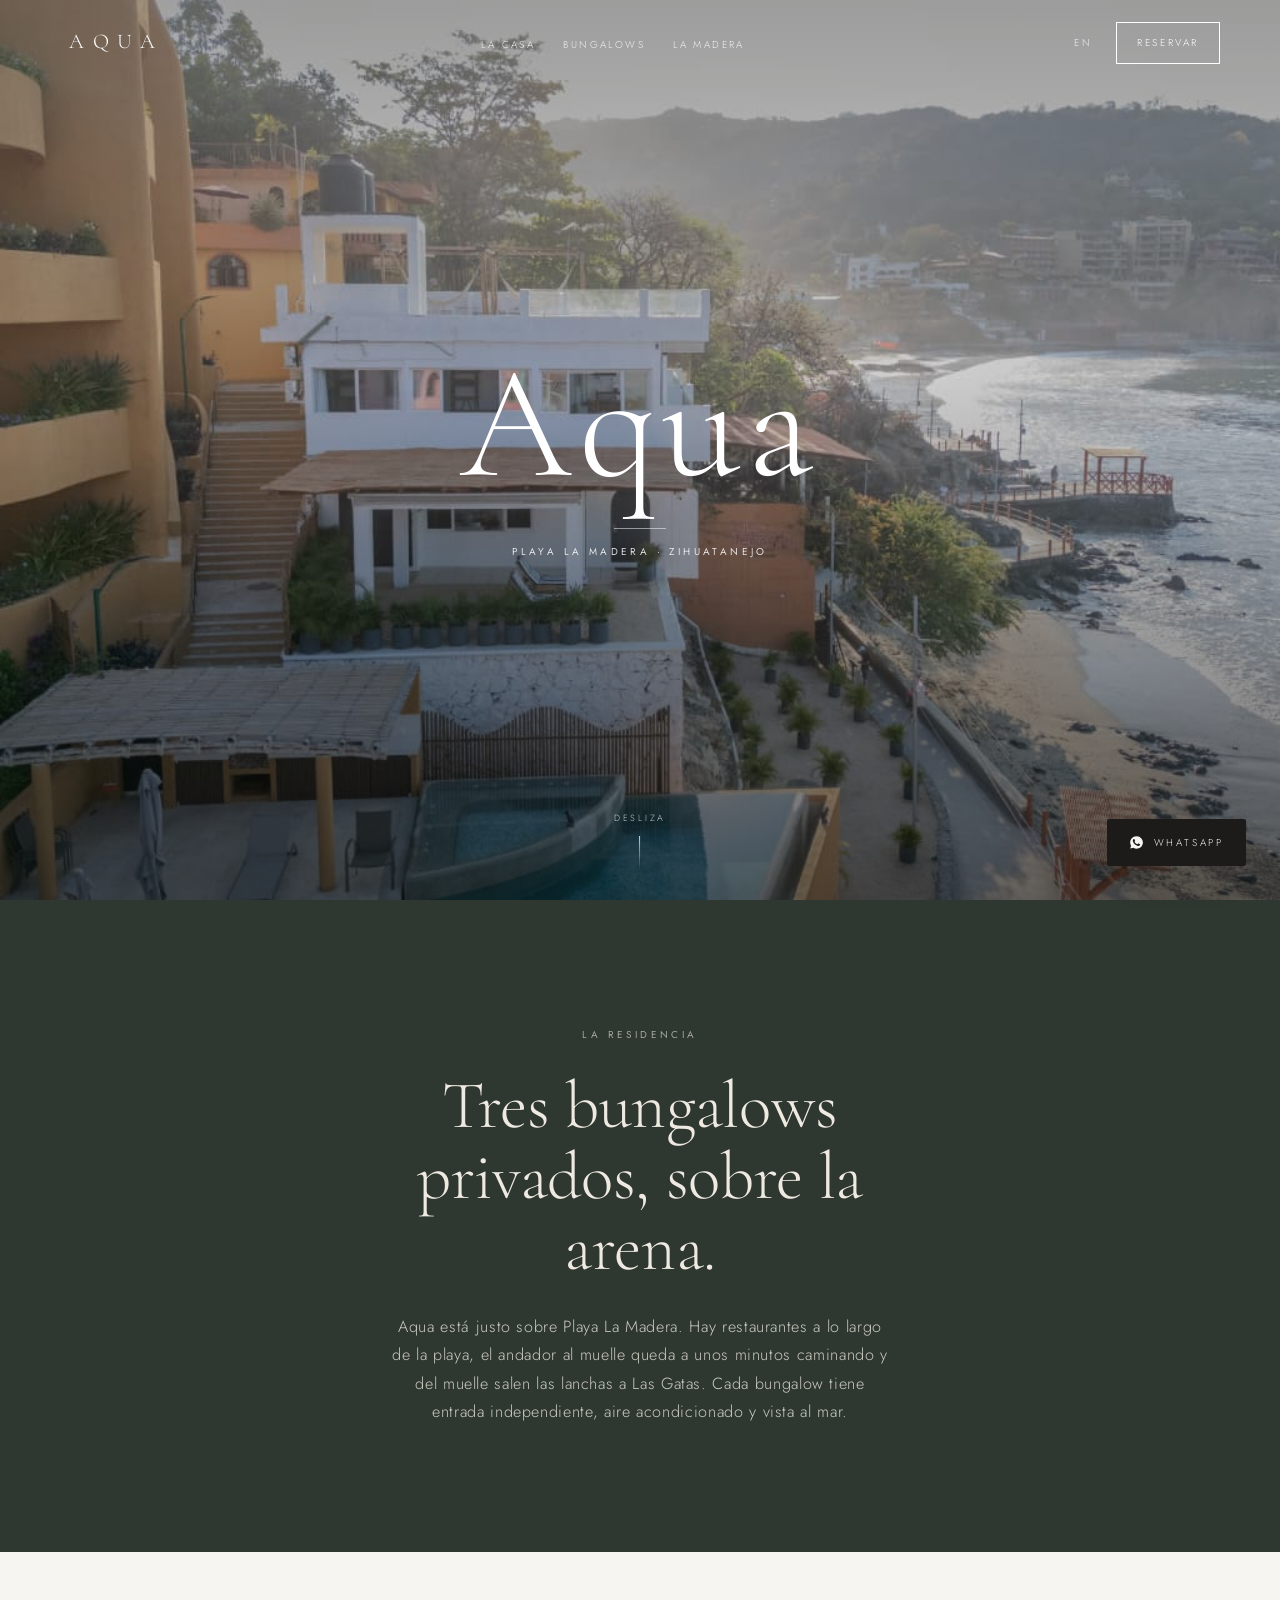
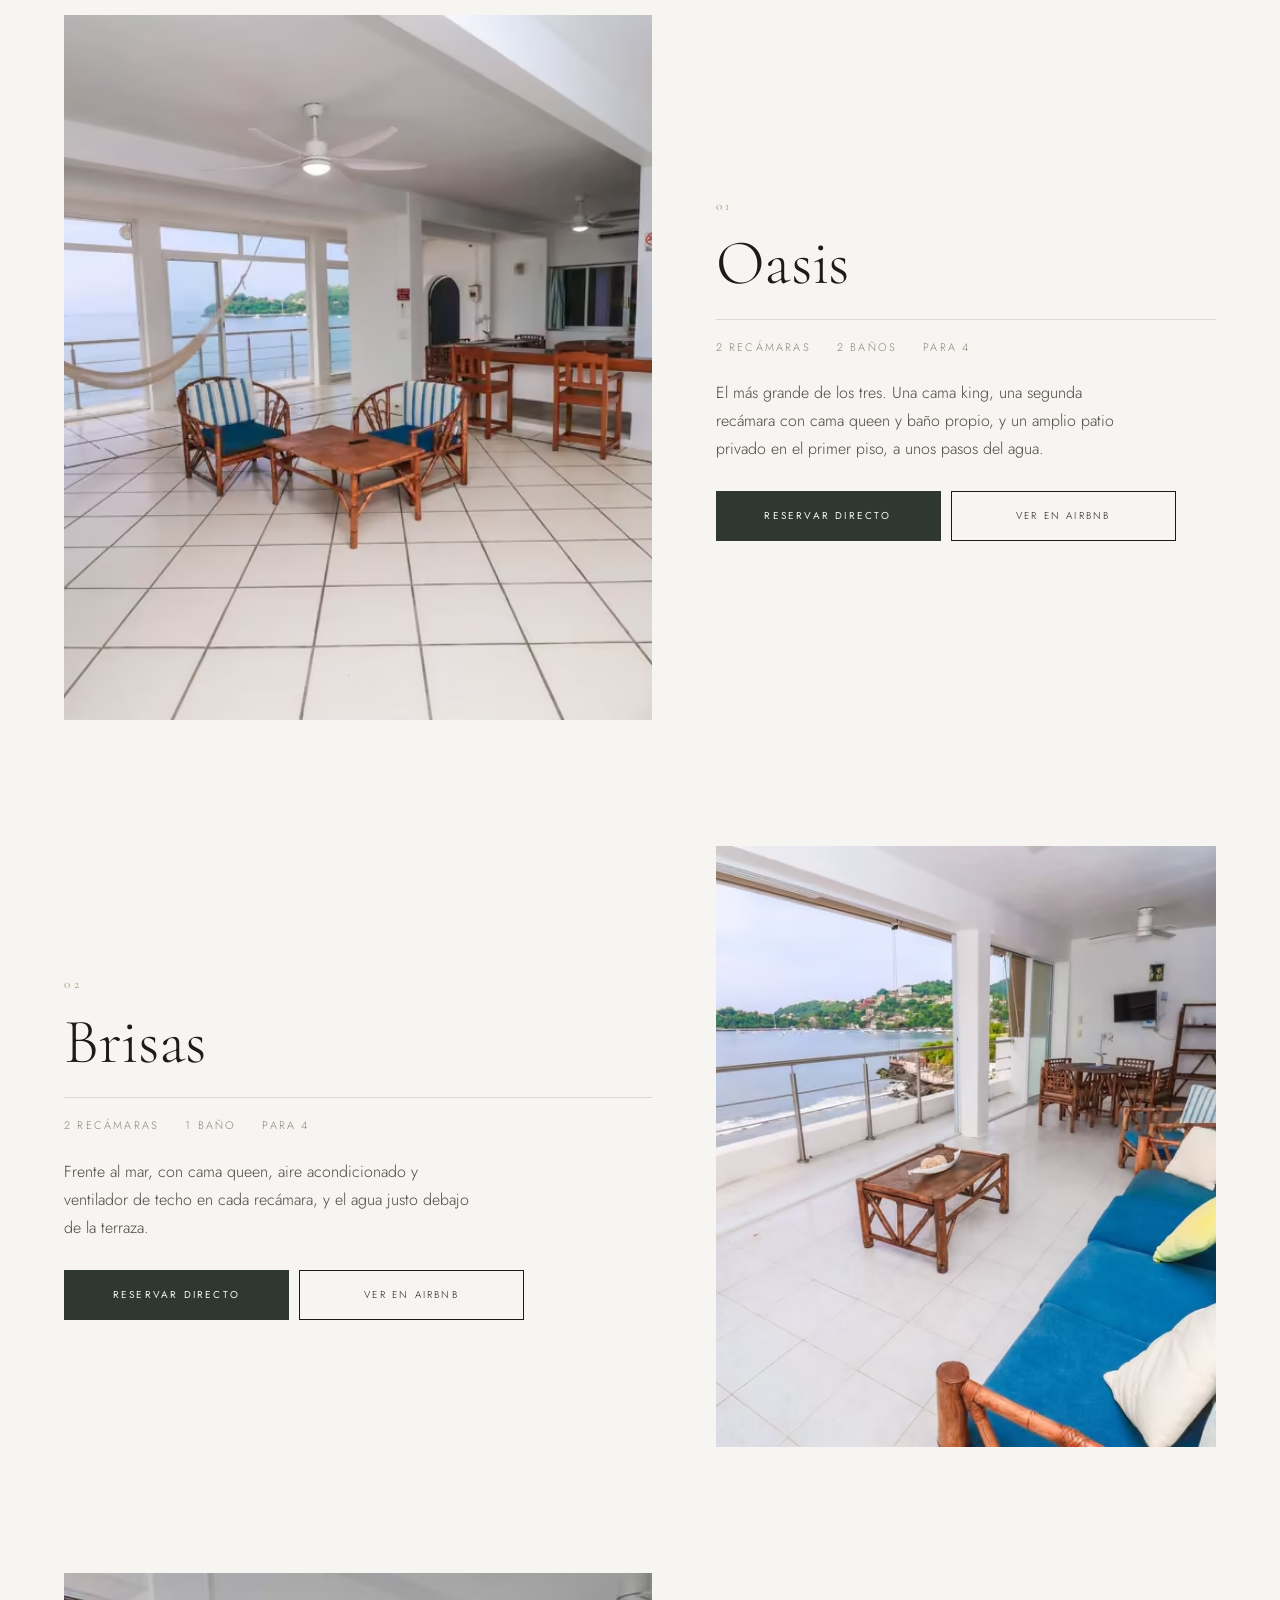
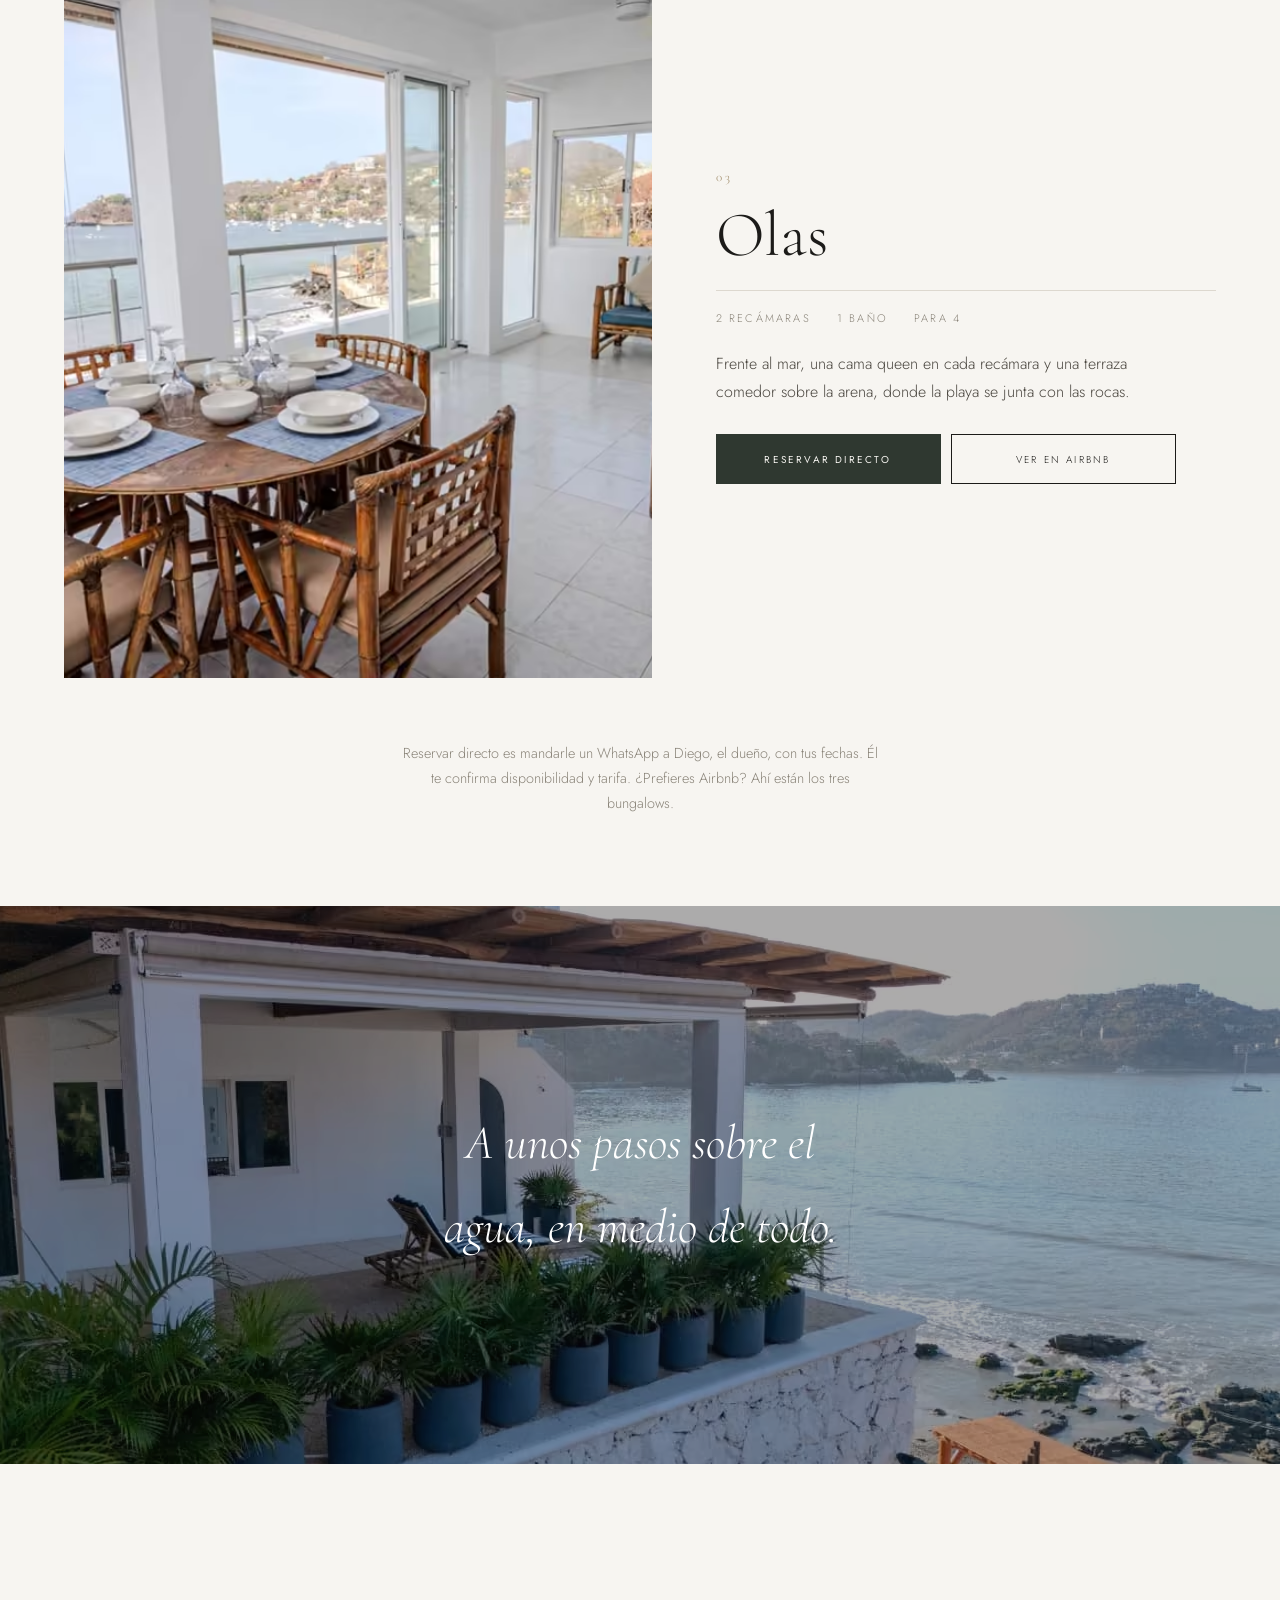
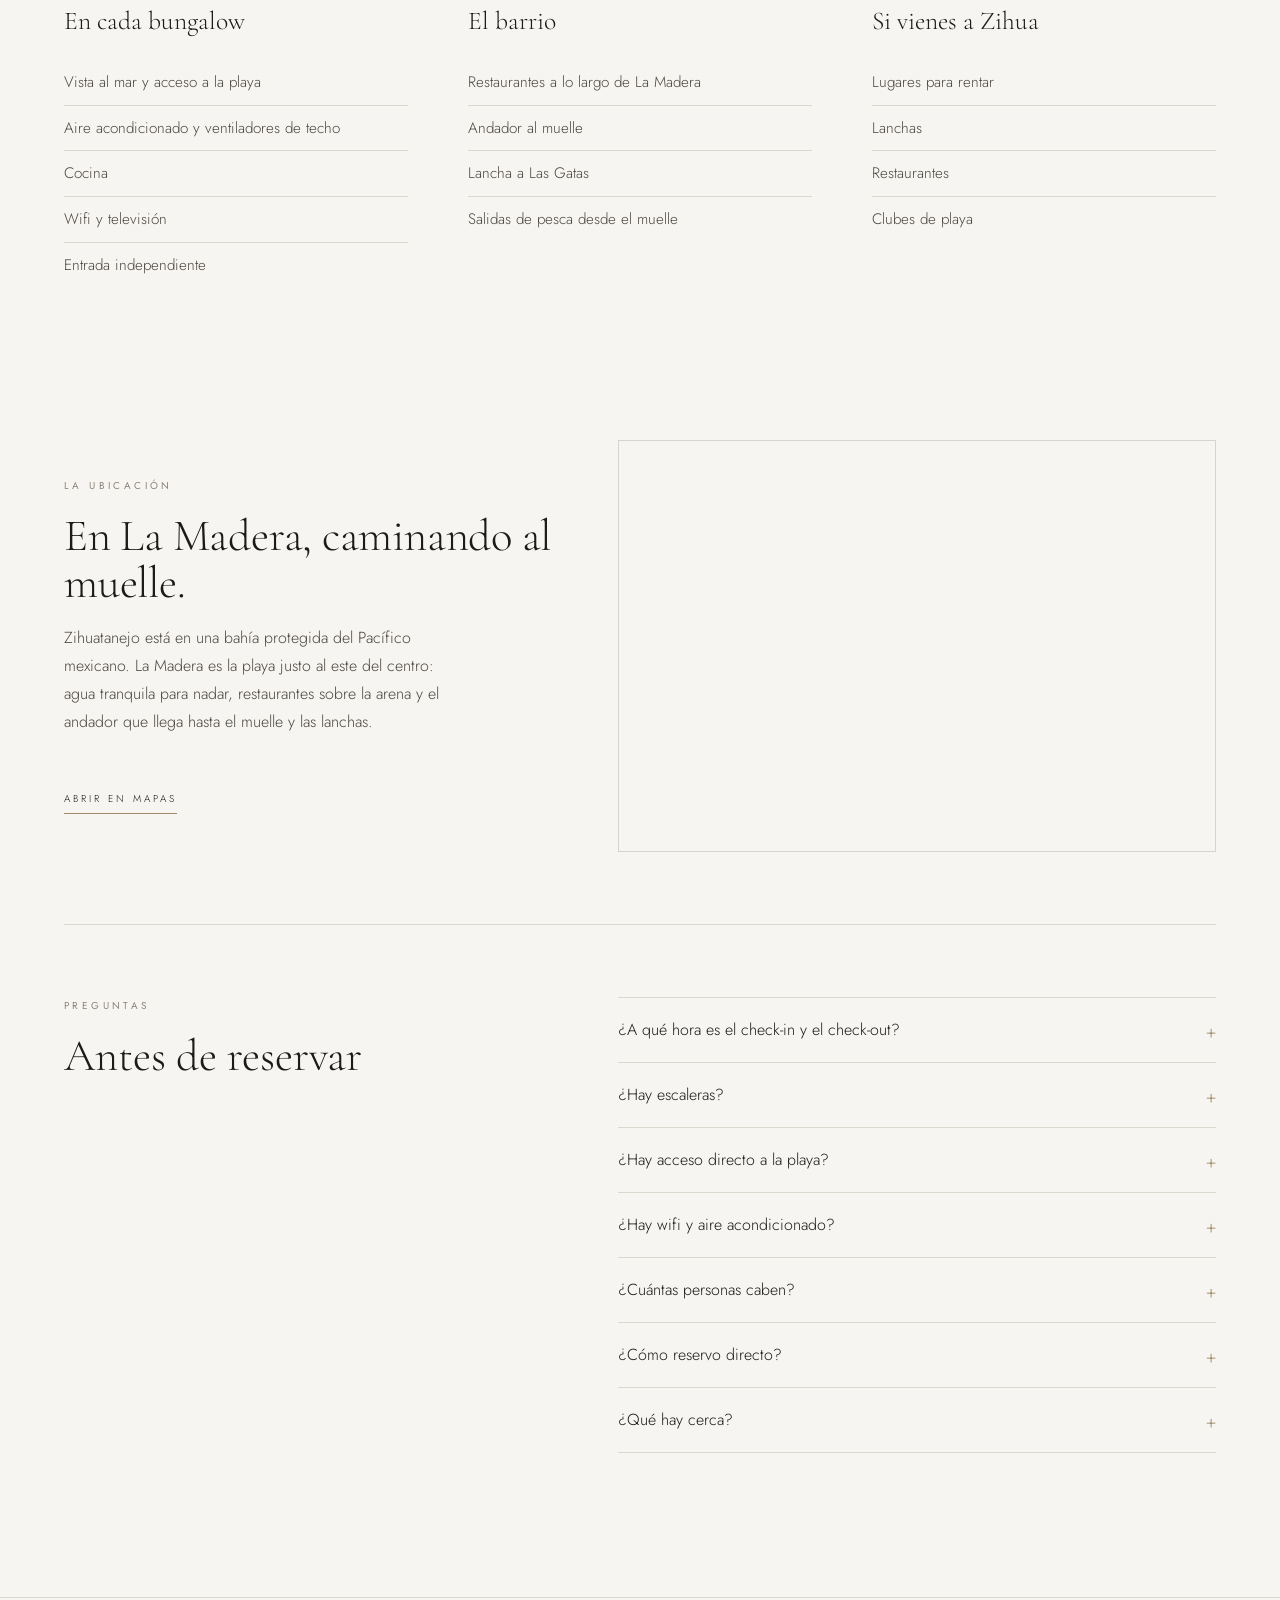
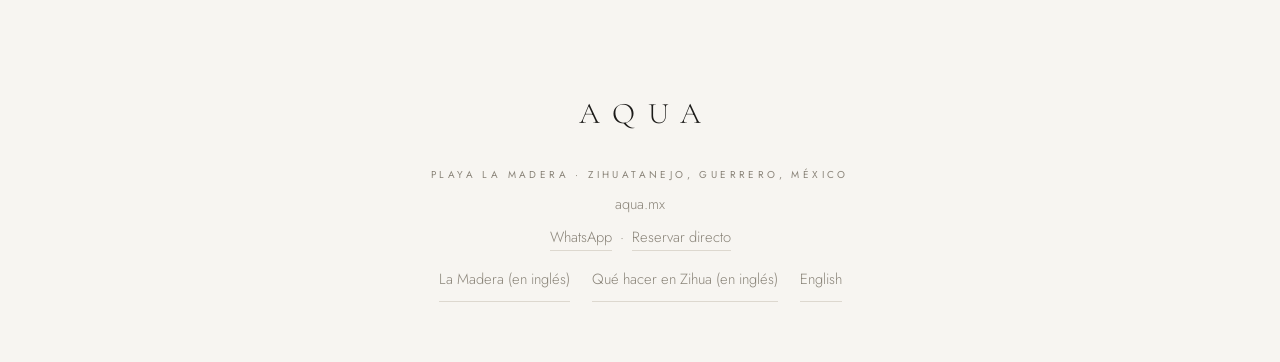
==== commit 2ef8455b: "Bungalow buttons: one balanced pair (Book direct / View on Airbnb), same size, side by side Co-Autho" ====
--- a/es/index.html
+++ b/es/index.html
@@ -278,6 +278,13 @@
   .faq summary:focus-visible { outline: 1px solid var(--gold); outline-offset: 4px; }
   .faq details p { margin: 0; padding: 0 0 20px; max-width: 62ch; color: #4b4740; font-size: .95rem; }
   @media (min-width: 900px) { .faq { display: grid; grid-template-columns: .9fr 1.1fr; gap: 64px; align-items: start; } .faq h2 { margin-bottom: 0; } }
+
+  /* 11/10 Daniel: "the layout of these two buttons could be better" -> one balanced pair: same size, side by side, primary filled + secondary outlined. */
+  .actions { display: grid; grid-template-columns: 1fr 1fr; gap: 10px; align-items: stretch; margin-top: 28px; max-width: 460px; }
+  .actions .direct-btn, .actions .link { display: flex; align-items: center; justify-content: center; min-height: 50px; margin: 0; padding: 0 12px; box-sizing: border-box; font-family: var(--sans); font-size: 10px; letter-spacing: .22em; text-transform: uppercase; text-align: center; line-height: 1.3; }
+  .actions .link { border: 1px solid var(--ink); color: var(--ink); background: transparent; }
+  .actions .link:hover, .actions .link:focus-visible { background: var(--ink); color: var(--bone); letter-spacing: .22em; }
+  @media (max-width: 340px) { .actions { grid-template-columns: 1fr; } }
 </style>
 <script type="application/ld+json">
 {
@@ -400,8 +407,8 @@
         <div class="spec"><span>2 recámaras</span><span>2 baños</span><span>Para 4</span></div>
         <p>El más grande de los tres. Una cama king, una segunda recámara con cama queen y baño propio, y un amplio patio privado en el primer piso, a unos pasos del agua.</p>
         <div class="actions">
-          <button type="button" class="direct-btn" data-book="oasis">Reservar directo con Diego</button>
-          <a class="link" href="https://www.airbnb.com/rooms/1482174106685324417" target="_blank" rel="noopener" data-unit="oasis">Reservar en Airbnb</a>
+          <button type="button" class="direct-btn" data-book="oasis">Reservar directo</button>
+          <a class="link" href="https://www.airbnb.com/rooms/1482174106685324417" target="_blank" rel="noopener" data-unit="oasis">Ver en Airbnb</a>
         </div>
       </div>
     </article>
@@ -414,8 +421,8 @@
         <div class="spec"><span>2 recámaras</span><span>1 baño</span><span>Para 4</span></div>
         <p>Frente al mar, con cama queen, aire acondicionado y ventilador de techo en cada recámara, y el agua justo debajo de la terraza.</p>
         <div class="actions">
-          <button type="button" class="direct-btn" data-book="brisas">Reservar directo con Diego</button>
-          <a class="link" href="https://www.airbnb.com/rooms/1482157264577134834" target="_blank" rel="noopener" data-unit="brisas">Reservar en Airbnb</a>
+          <button type="button" class="direct-btn" data-book="brisas">Reservar directo</button>
+          <a class="link" href="https://www.airbnb.com/rooms/1482157264577134834" target="_blank" rel="noopener" data-unit="brisas">Ver en Airbnb</a>
         </div>
       </div>
     </article>
@@ -428,8 +435,8 @@
         <div class="spec"><span>2 recámaras</span><span>1 baño</span><span>Para 4</span></div>
         <p>Frente al mar, una cama queen en cada recámara y una terraza comedor sobre la arena, donde la playa se junta con las rocas.</p>
         <div class="actions">
-          <button type="button" class="direct-btn" data-book="olas">Reservar directo con Diego</button>
-          <a class="link" href="https://www.airbnb.com/rooms/1379307056800954871" target="_blank" rel="noopener" data-unit="olas">Reservar en Airbnb</a>
+          <button type="button" class="direct-btn" data-book="olas">Reservar directo</button>
+          <a class="link" href="https://www.airbnb.com/rooms/1379307056800954871" target="_blank" rel="noopener" data-unit="olas">Ver en Airbnb</a>
         </div>
       </div>
     </article>
